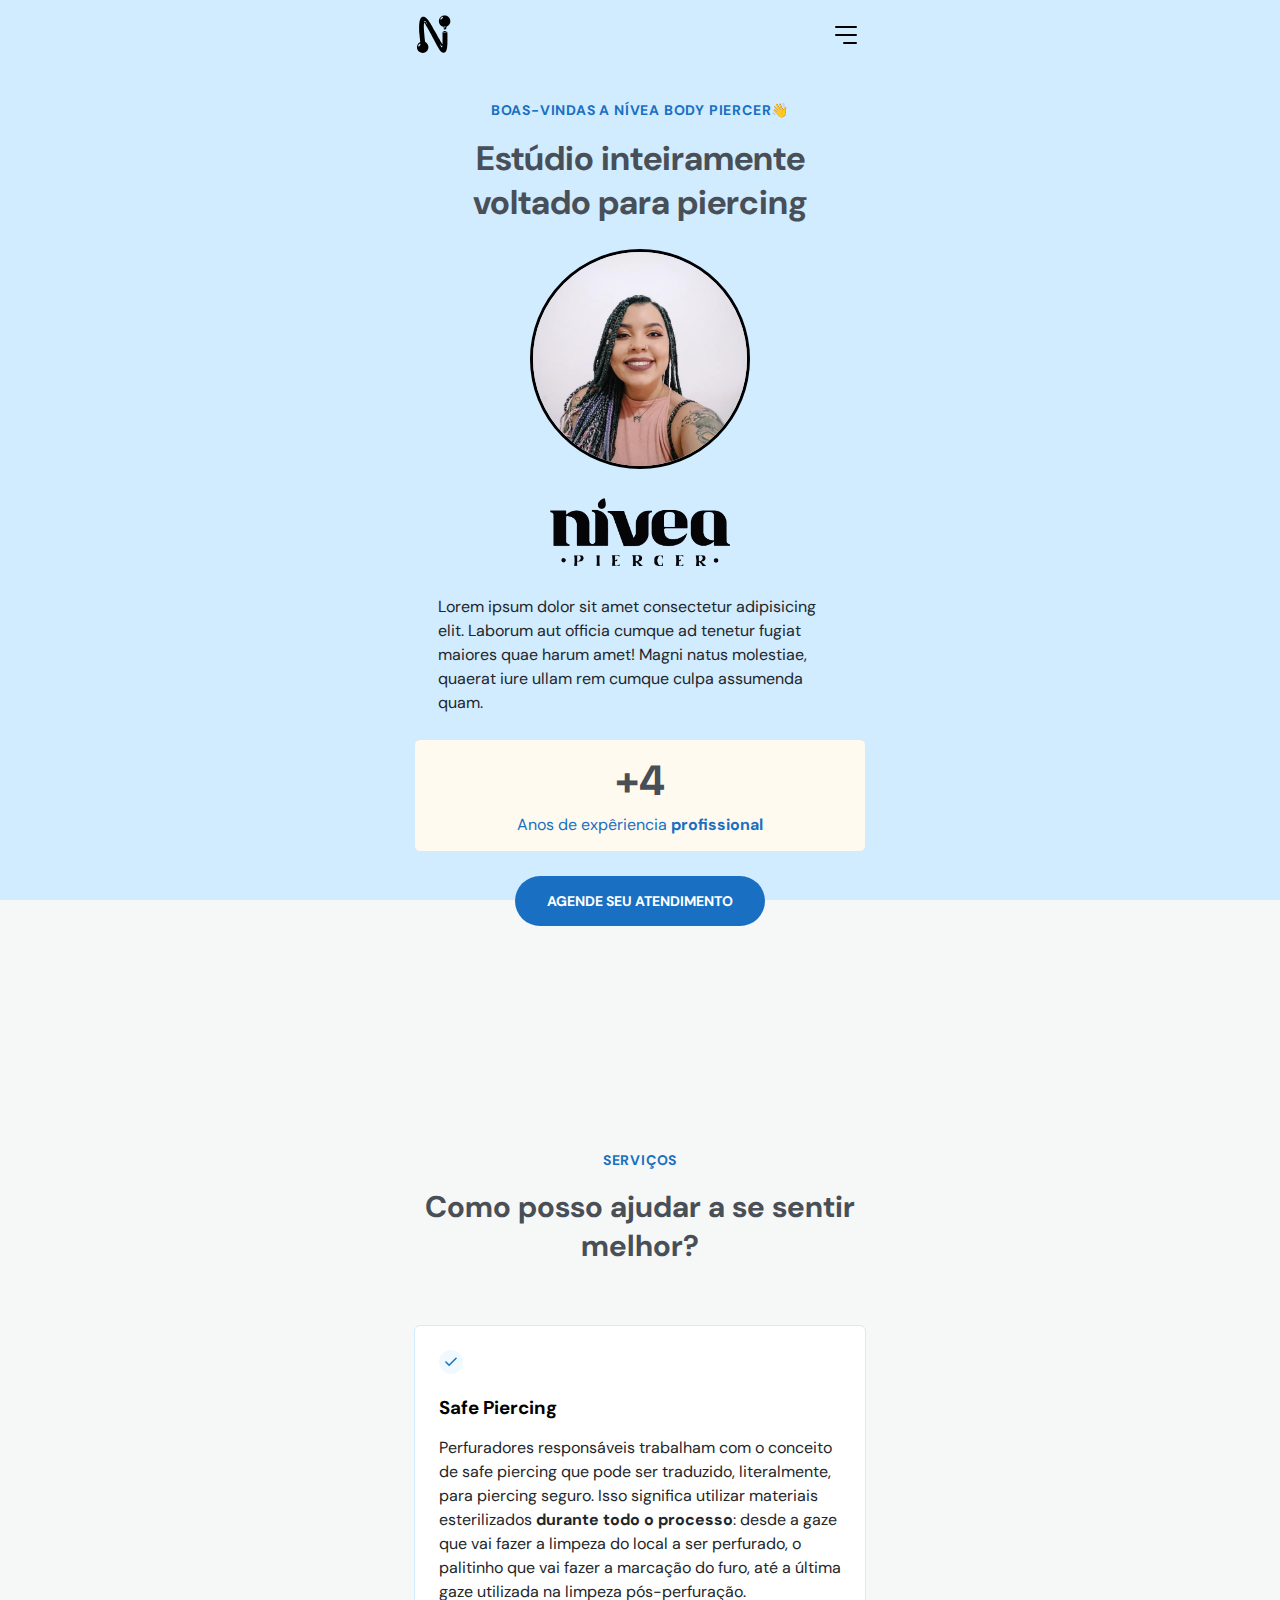
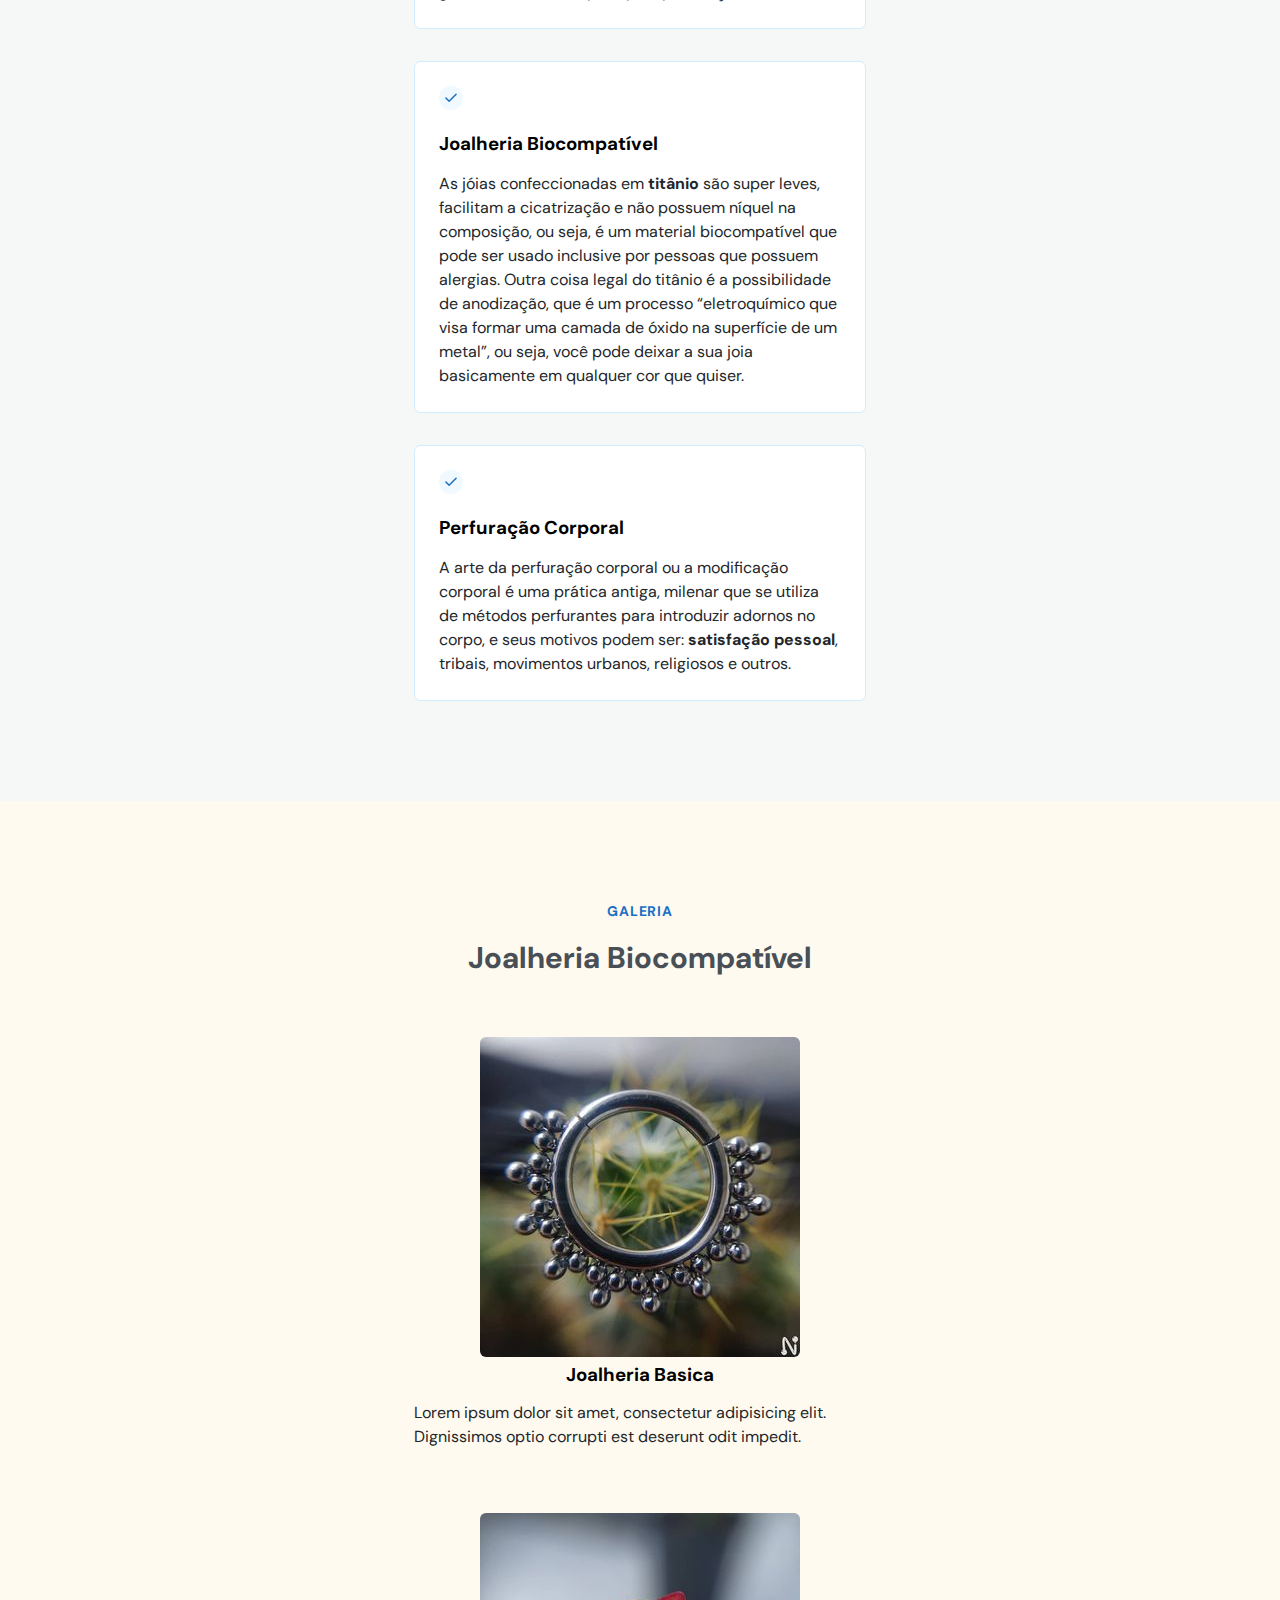
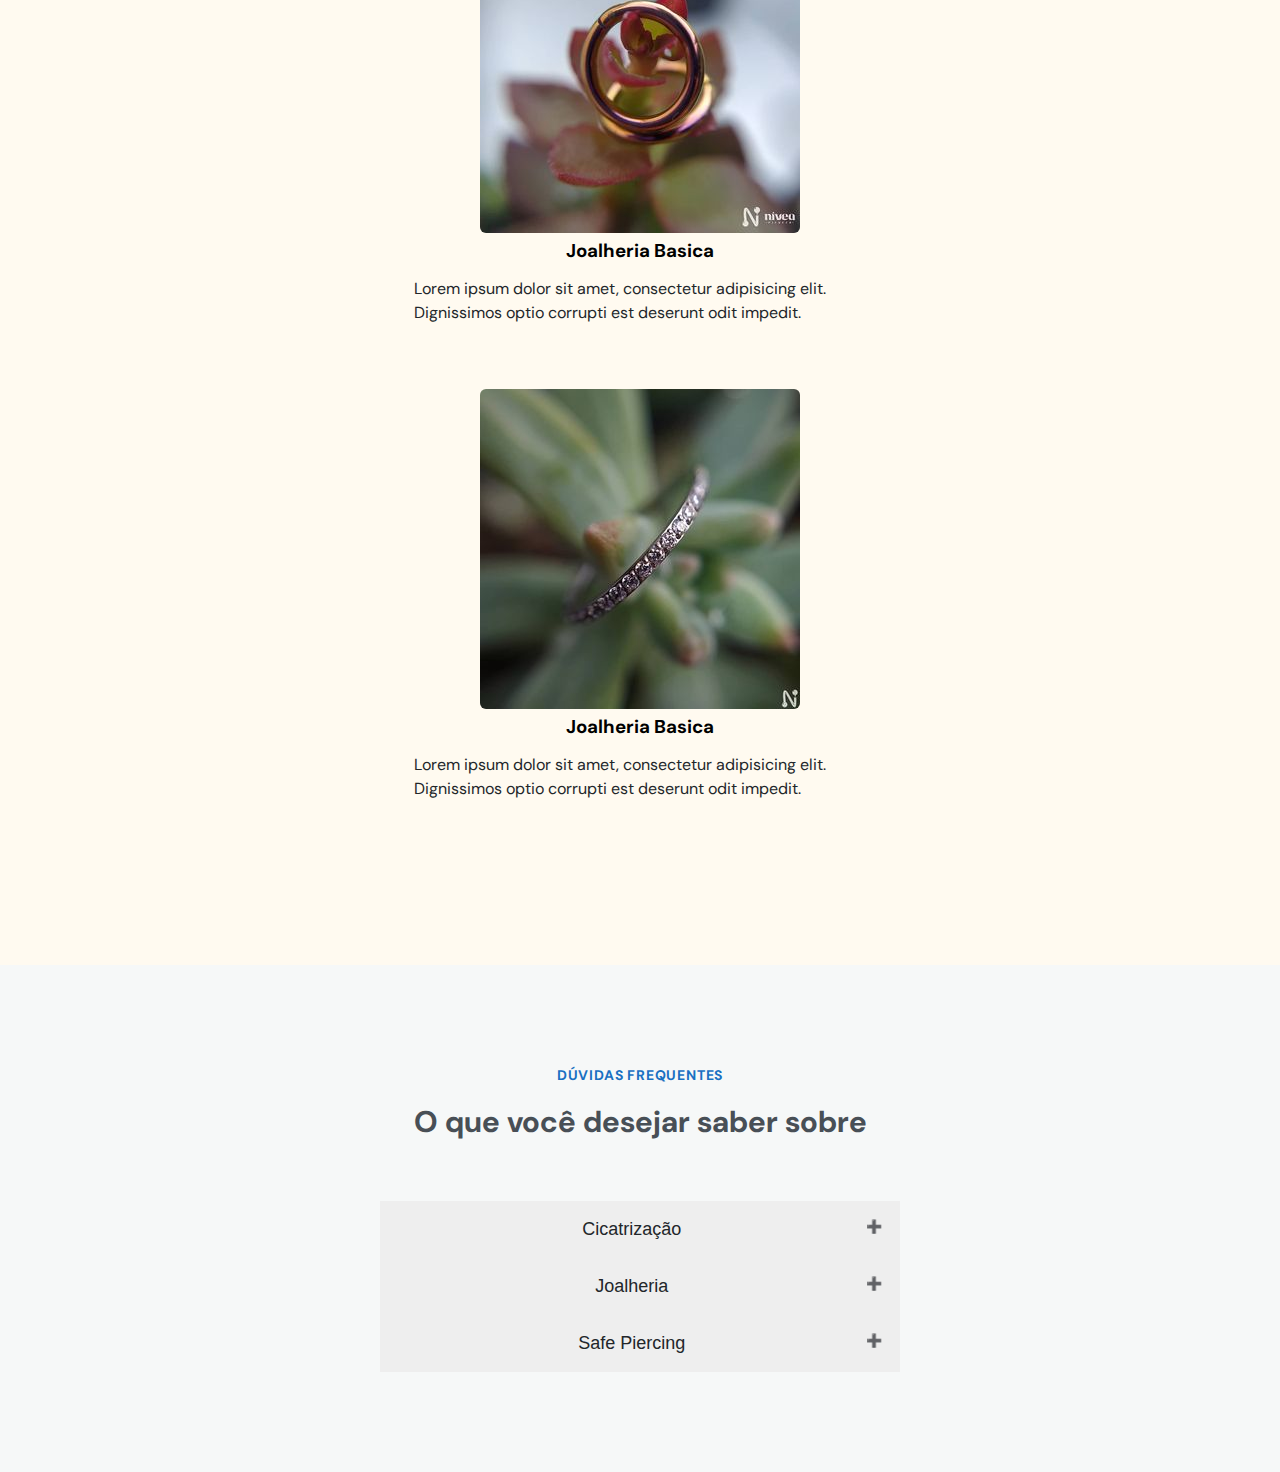
==== index.html @ f4ba8a11 "add page transition with @keyframes & second page works" ====
<!DOCTYPE html>
<html lang="pt_BR">
<head>
    <meta charset="UTF-8">
    <meta name="viewport" content="width=device-width, initial-scale=1.0">
    <title>Nívea Piercer</title>
    <link rel="stylesheet" href="./css/style.css">
    <link rel="shortcut icon" href="./assets/logo.ico">
    <link rel="preconnect" href="https://fonts.googleapis.com"/>
    <link rel="preconnect" href="https://fonts.gstatic.com" crossorigin/>
    <link href="https://fonts.googleapis.com/css2?family=DM+Sans:wght@400;700&display=swap" rel="stylesheet"/>
    
</head>
<body>

    <nav id="navigation">
        <div class="container">
            <a href="#home" onclick="closeMenu()" class="logo">
                <?xml version="1.0" standalone="no"?>
                <svg version="1.0" xmlns="http://www.w3.org/2000/svg"
                width="783.000000pt" height="" viewBox="0 0 783.000000 841.000000"
                preserveAspectRatio="xMidYMid meet">
                <g transform="translate(0.000000,841.000000) scale(0.100000,-0.100000)"
                fill="#000000" stroke="none">
                <path d="M5835 7729 c-353 -51 -682 -288 -839 -606 -42 -84 -80 -184 -90 -234
                -2 -13 -7 -35 -10 -49 -23 -96 -28 -265 -11 -382 51 -353 257 -654 565 -827
                57 -31 187 -77 250 -87 31 -5 36 -10 35 -32 0 -35 19 -34 140 2 73 22 117 28
                238 33 91 4 147 2 147 -4 0 -5 -60 -17 -132 -27 -176 -24 -389 -92 -388 -124
                0 -4 4 -13 9 -20 6 -10 23 -8 82 12 103 34 243 56 347 55 48 -1 74 -4 57 -6
                -120 -15 -364 -85 -431 -124 -53 -30 -65 -44 -57 -66 7 -19 24 -16 94 17 77
                35 213 60 323 59 90 -1 76 -7 -64 -28 -143 -22 -289 -78 -304 -117 -18 -46 -2
                -76 67 -131 57 -45 164 -79 220 -70 50 8 142 55 190 97 52 46 74 101 58 143
                -9 22 -8 35 5 58 12 25 13 36 3 64 -10 27 -10 39 -1 57 7 13 12 43 11 68 -2
                89 0 93 66 116 170 60 359 207 486 379 59 79 149 253 149 287 0 8 4 18 9 24 5
                5 19 54 32 109 43 194 27 440 -42 625 -30 81 -104 220 -150 281 -105 141 -269
                278 -409 342 -142 65 -137 63 -299 97 -99 21 -245 25 -356 9z m-189 -237 c23
                -15 35 -52 27 -90 -4 -20 -8 -41 -9 -47 -15 -94 -116 -238 -234 -331 -30 -24
                -60 -48 -66 -54 -45 -36 -160 -54 -189 -30 -7 6 -15 28 -19 50 -22 136 243
                461 407 500 43 11 70 11 83 2z m519 -2301 c12 -5 -13 -10 -70 -14 -113 -8
                -153 -15 -187 -33 -15 -8 -32 -14 -38 -14 -17 0 -11 29 9 40 45 24 241 38 286
                21z m85 -21 c13 -9 13 -10 0 -9 -8 1 -26 5 -40 9 l-25 8 25 1 c14 0 32 -4 40
                -9z"/>
                <path d="M1705 7476 c-22 -7 -47 -15 -55 -18 -8 -4 -30 -11 -47 -17 -46 -14
                -155 -94 -204 -149 -59 -66 -122 -166 -153 -242 -15 -36 -31 -74 -36 -85 -8
                -18 -33 -93 -35 -105 0 -3 -10 -34 -22 -70 -27 -86 -29 -92 -66 -280 -23 -115
                -32 -177 -69 -480 -28 -230 -8 -1499 27 -1740 2 -14 6 -65 10 -115 4 -49 9
                -103 11 -120 2 -16 6 -59 9 -95 5 -65 13 -140 20 -215 2 -22 7 -65 10 -95 27
                -270 30 -306 51 -485 8 -71 19 -177 25 -235 13 -140 39 -342 45 -352 9 -15 -7
                -47 -26 -53 -45 -14 -200 -127 -271 -196 -105 -101 -174 -195 -230 -314 -55
                -117 -71 -162 -95 -270 -20 -95 -23 -326 -4 -425 17 -91 80 -281 100 -300 3
                -3 12 -18 20 -35 7 -16 24 -43 35 -60 12 -16 24 -35 26 -41 15 -43 220 -254
                272 -280 17 -9 46 -27 62 -39 48 -35 144 -80 230 -108 136 -45 220 -58 361
                -58 201 0 343 34 512 123 117 60 188 113 277 203 249 252 359 575 321 940 -24
                223 -145 471 -316 644 -65 67 -196 171 -214 171 -3 0 -30 16 -60 35 -61 39
                -58 32 -76 215 -10 109 -15 148 -24 195 -8 41 -15 102 -21 175 -4 41 -8 87
                -11 103 -2 15 -6 55 -9 90 -2 34 -6 78 -9 97 -8 56 -20 173 -21 200 -1 41 -16
                223 -20 249 -3 13 -7 58 -10 100 -3 42 -8 101 -10 131 -3 30 -7 91 -10 135 -3
                44 -8 100 -10 125 -22 214 -36 372 -41 460 -3 58 -7 130 -9 160 -20 329 -25
                717 -13 900 10 153 18 243 24 276 3 16 7 38 9 49 9 50 24 98 35 109 39 39 145
                -105 330 -449 64 -119 145 -262 213 -380 168 -287 199 -341 207 -350 4 -5 21
                -35 38 -65 29 -54 86 -157 165 -295 38 -68 60 -108 136 -250 62 -115 99 -183
                127 -233 15 -26 45 -81 67 -122 22 -41 43 -79 47 -85 19 -25 127 -235 160
                -310 12 -27 39 -79 60 -115 20 -36 55 -99 77 -140 22 -41 52 -95 65 -120 109
                -195 256 -476 404 -770 26 -52 80 -154 120 -226 39 -73 75 -141 79 -153 3 -12
                10 -21 14 -21 5 0 16 -21 26 -47 10 -27 25 -54 32 -61 7 -7 13 -19 13 -27 0
                -7 3 -15 8 -17 4 -2 25 -38 47 -82 22 -43 48 -87 58 -99 9 -11 17 -28 17 -38
                0 -10 4 -20 10 -24 5 -3 33 -49 63 -103 30 -53 71 -126 92 -162 21 -36 51 -90
                68 -120 17 -30 33 -57 36 -60 9 -7 27 -38 57 -95 15 -27 39 -68 54 -90 29 -41
                69 -102 105 -159 73 -116 183 -254 279 -350 96 -98 122 -118 198 -155 97 -47
                105 -49 198 -60 184 -22 374 36 485 148 65 66 70 73 127 177 99 179 165 430
                207 784 16 134 40 433 47 575 3 66 8 138 11 160 8 63 9 1178 1 1625 -9 477
                -15 565 -41 582 -6 4 -9 8 -4 8 13 0 -47 62 -76 77 -54 28 -153 54 -237 64
                -47 5 -94 11 -105 14 -35 8 -277 -32 -334 -54 -59 -24 -123 -66 -140 -93 -25
                -41 -30 -155 -25 -607 2 -256 4 -538 3 -626 -1 -88 -1 -173 -1 -190 2 -130 0
                -891 -2 -933 -2 -29 -5 -55 -9 -58 -19 -19 -72 48 -178 225 -24 40 -54 90 -66
                110 -12 20 -29 50 -37 66 -8 17 -29 55 -47 85 -17 30 -44 78 -59 105 -15 28
                -41 74 -59 103 -17 29 -31 54 -31 56 0 2 -23 43 -51 92 -29 49 -67 118 -87
                154 -19 36 -40 72 -46 80 -22 28 -236 397 -236 407 0 7 -283 520 -311 563 -8
                13 -67 120 -131 240 -11 19 -30 53 -44 75 -13 22 -32 56 -42 75 -9 19 -20 37
                -24 38 -5 2 -8 8 -8 12 0 5 -31 60 -69 122 -38 62 -98 163 -134 223 -35 61
                -94 159 -130 218 -37 59 -90 151 -118 205 -155 289 -196 365 -242 442 -27 47
                -58 99 -67 115 -140 246 -387 620 -598 905 -160 216 -370 428 -509 516 -57 35
                -109 64 -118 64 -8 0 -15 3 -15 8 0 8 -74 37 -150 59 -66 19 -217 24 -265 9z
                m481 -826 c18 -12 50 -41 71 -67 21 -25 43 -51 50 -58 20 -21 91 -141 142
                -242 71 -142 180 -408 170 -417 -2 -3 -38 58 -78 135 -41 76 -80 139 -87 139
                -30 0 -124 151 -124 199 0 54 -100 124 -211 147 -41 8 -77 20 -80 26 -11 18
                -26 0 -40 -49 -7 -27 -14 -50 -15 -53 -12 -64 -18 -81 -27 -87 -9 -5 -5 97 6
                147 15 69 22 90 38 121 38 76 117 101 185 59z m3626 -2096 c-84 -42 -80 -92
                11 -119 74 -22 230 -38 301 -30 200 20 266 41 266 85 0 20 -40 53 -77 64 -35
                11 -27 26 8 16 83 -24 132 -80 110 -127 -14 -31 -97 -69 -181 -82 -98 -16
                -299 -13 -388 5 -188 38 -227 131 -81 191 74 31 94 29 31 -3z m-676 -2441 c43
                -84 87 -157 99 -163 21 -12 92 -112 121 -172 16 -35 18 -36 41 -21 17 11 36
                14 68 10 42 -6 45 -5 46 16 1 33 24 90 37 95 17 5 15 -95 -3 -178 -7 -36 -13
                -65 -13 -65 5 0 -20 -89 -32 -110 -19 -33 -70 -59 -77 -37 -3 6 -11 12 -18 12
                -40 0 -201 322 -307 615 -77 213 -73 213 38 -2z m-3906 87 c46 -23 54 -44 45
                -113 -11 -79 -41 -145 -102 -225 -67 -88 -122 -141 -200 -194 -48 -33 -64 -39
                -91 -34 -48 7 -59 20 -67 76 -11 77 2 121 65 227 73 123 162 221 232 256 64
                32 68 32 118 7z"/>
                </g>
                </svg>
            </a>

            <div class="menu">
                <ul>
                    <li><a href="#services" onclick="closeMenu()">Serviços</a></li>
                    <li><a href="#galery" onclick="closeMenu()">Galeria</a></li>
                    <li><a href="#questions" onclick="closeMenu()">Dúvidas</a></li>
                    <li><a href="#about" onclick="closeMenu()">Sobre</a></li>
                </ul>

                <a href="#contact" class="button" onclick="closeMenu()" >Agende seu atendimento</a>

                <div class="social-links">
                    <img src="./assets/logo-branca.png" alt="">

                    <a href="https://www.instagram.com/niveapiercer_" target="_blank">
                        <svg role="img" viewBox="0 0 24 24" xmlns="http://www.w3.org/2000/svg">
                            <title>Instagram</title>
                            <path d="M12 0C8.74 0 8.333.015 7.053.072 5.775.132 4.905.333 4.14.63c-.789.306-1.459.717-2.126 1.384S.935 3.35.63 4.14C.333 4.905.131 5.775.072 7.053.012 8.333 0 8.74 0 12s.015 3.667.072 4.947c.06 1.277.261 2.148.558 2.913.306.788.717 1.459 1.384 2.126.667.666 1.336 1.079 2.126 1.384.766.296 1.636.499 2.913.558C8.333 23.988 8.74 24 12 24s3.667-.015 4.947-.072c1.277-.06 2.148-.262 2.913-.558.788-.306 1.459-.718 2.126-1.384.666-.667 1.079-1.335 1.384-2.126.296-.765.499-1.636.558-2.913.06-1.28.072-1.687.072-4.947s-.015-3.667-.072-4.947c-.06-1.277-.262-2.149-.558-2.913-.306-.789-.718-1.459-1.384-2.126C21.319 1.347 20.651.935 19.86.63c-.765-.297-1.636-.499-2.913-.558C15.667.012 15.26 0 12 0zm0 2.16c3.203 0 3.585.016 4.85.071 1.17.055 1.805.249 2.227.415.562.217.96.477 1.382.896.419.42.679.819.896 1.381.164.422.36 1.057.413 2.227.057 1.266.07 1.646.07 4.85s-.015 3.585-.074 4.85c-.061 1.17-.256 1.805-.421 2.227-.224.562-.479.96-.899 1.382-.419.419-.824.679-1.38.896-.42.164-1.065.36-2.235.413-1.274.057-1.649.07-4.859.07-3.211 0-3.586-.015-4.859-.074-1.171-.061-1.816-.256-2.236-.421-.569-.224-.96-.479-1.379-.899-.421-.419-.69-.824-.9-1.38-.165-.42-.359-1.065-.42-2.235-.045-1.26-.061-1.649-.061-4.844 0-3.196.016-3.586.061-4.861.061-1.17.255-1.814.42-2.234.21-.57.479-.96.9-1.381.419-.419.81-.689 1.379-.898.42-.166 1.051-.361 2.221-.421 1.275-.045 1.65-.06 4.859-.06l.045.03zm0 3.678c-3.405 0-6.162 2.76-6.162 6.162 0 3.405 2.76 6.162 6.162 6.162 3.405 0 6.162-2.76 6.162-6.162 0-3.405-2.76-6.162-6.162-6.162zM12 16c-2.21 0-4-1.79-4-4s1.79-4 4-4 4 1.79 4 4-1.79 4-4 4zm7.846-10.405c0 .795-.646 1.44-1.44 1.44-.795 0-1.44-.646-1.44-1.44 0-.794.646-1.439 1.44-1.439.793-.001 1.44.645 1.44 1.439z"/>
                        </svg>
                    </a>
    
                </div>
                
            </div>

            <button onclick="openMenu()" class="open-menu">
                <svg width="40" height="40" viewBox="0 0 40 40" fill="none" xmlns="http://www.w3.org/2000/svg">
                    <path d="M10 20H30" stroke="#000000" stroke-width="2" stroke-linecap="round" stroke-linejoin="round"/>
                    <path d="M10 12H30" stroke="#000000" stroke-width="2" stroke-linecap="round" stroke-linejoin="round"/>
                    <path d="M18 28L30 28" stroke="#000000" stroke-width="2" stroke-linecap="round" stroke-linejoin="round"/>
                </svg>
            </button>

            <button onclick="closeMenu()" class="close-menu">
                <svg width="40" height="40" viewBox="0 0 40 40" fill="none" xmlns="http://www.w3.org/2000/svg">
                    <path d="M30 10L10 30M10 10L30 30" stroke="#000000" stroke-width="2" stroke-linecap="round" stroke-linejoin="round"/>
                </svg>
            </button>

        </div>
    </nav>

    <section id="home">
        <div class="container">
            <div class="col-a">
                <header>
                    <h4>Boas-vindas a Nívea Body Piercer👋</h4>
                    <h1>Estúdio inteiramente voltado para piercing</h1>
                </header>

                <img src="./assets/nivea_perfil2.jpg" alt="">

            </div>
            
            <div class="logo">
                    <img src="./assets/logoN2.png" alt="">
            </div>
            
            <div class="col-b">
                <div class="content">
                    <p>
                        Lorem ipsum dolor sit amet consectetur adipisicing elit. Laborum aut officia cumque ad tenetur fugiat maiores quae harum amet! Magni natus molestiae, quaerat iure ullam rem cumque culpa assumenda quam.
                    </p>
                </div>
                <div class="stats">
                    <div class="stat">
                        <h3>+4</h3>
                        <p>Anos de expêriencia <span>profissional</span></p>
                    </div>
                </div>

                <a href="#contact" class="button" onclick="closeMenu()" >Agende seu atendimento</a>
                
            </div>

           

        </div>
    </section>

    <section id="services">
        <div class="container">
            <header>
                <h4>Serviços</h4>
                <h2>Como posso ajudar a se sentir melhor? </h2>
            </header>
            <div class="content">
                <div class="cards">
                    <div class="card">
                        <svg width="24" height="24" viewBox="0 0 24 24" fill="none" xmlns="http://www.w3.org/2000/svg">
                            <circle cx="12" cy="12" r="12" fill="#F0F9FF"/>
                            <path d="M17.091 8.18182L10.091 15.1818L6.90918 12" stroke="#1971C2" stroke-width="1.5" stroke-linecap="round" stroke-linejoin="round"/>
                        </svg>
                        
                        <h3> Safe Piercing</h3>
                        <p>Perfuradores responsáveis trabalham com o conceito de safe piercing que pode ser traduzido, literalmente, para piercing seguro. Isso significa utilizar materiais esterilizados <span>durante todo o processo</span>: desde a gaze que vai fazer a limpeza do local a ser perfurado, o palitinho que vai fazer a marcação do furo, até a última gaze utilizada na limpeza pós-perfuração.</p>
                        

                    </div>

                    <div class="card">
                        <svg width="24" height="24" viewBox="0 0 24 24" fill="none" xmlns="http://www.w3.org/2000/svg">
                            <circle cx="12" cy="12" r="12" fill="#F0F9FF"/>
                            <path d="M17.091 8.18182L10.091 15.1818L6.90918 12" stroke="#1971C2" stroke-width="1.5" stroke-linecap="round" stroke-linejoin="round"/>
                        </svg>
        
                        <h3>Joalheria Biocompatível</h3>
                        <p>As jóias confeccionadas em <span>titânio </span> são super leves, facilitam a cicatrização e não possuem níquel na composição, ou seja, é um material biocompatível que pode ser usado inclusive por pessoas que possuem alergias. Outra coisa legal do titânio é a possibilidade de anodização, que é um processo “eletroquímico que visa formar uma camada de óxido na superfície de um metal”, ou seja, você pode deixar a sua joia basicamente em qualquer cor que quiser.</p>
                        
                    </div>

                    <div class="card">
                        <svg width="24" height="24" viewBox="0 0 24 24" fill="none" xmlns="http://www.w3.org/2000/svg">
                            <circle cx="12" cy="12" r="12" fill="#F0F9FF"/>
                            <path d="M17.091 8.18182L10.091 15.1818L6.90918 12" stroke="#1971C2" stroke-width="1.5" stroke-linecap="round" stroke-linejoin="round"/>
                        </svg>
        
                        <h3>Perfuração Corporal</h3>
                        <p>A arte da perfuração corporal ou a modificação corporal é uma prática antiga, milenar que se utiliza de métodos perfurantes para introduzir adornos no corpo, e seus motivos podem ser: <span>satisfação pessoal</span>, tribais, movimentos urbanos, religiosos e outros.</p>
                    </div>
                </div>
            </div>


        </div>
    </section>

    <section id="galery">
            <div class="container" >
                <header>
                    <h4>Galeria</h4>
                    <h2>Joalheria Biocompatível</h2>
                </header>
                <div class="content">
                    <a href="./portfolio.html"><img src="./assets/joia01.jpg" alt=""></a>
                    <h3>Joalheria Basica</h3>
                    <p>Lorem ipsum dolor sit amet, consectetur adipisicing elit. Dignissimos optio corrupti est deserunt odit impedit.</p>
    
                    <a href="./portfolio2.html"><img src="./assets/joia02.jpg" alt=""></a>
                    <h3>Joalheria Basica</h3>
                    <p>Lorem ipsum dolor sit amet, consectetur adipisicing elit. Dignissimos optio corrupti est deserunt odit impedit.</p>
                        
    
                    <a href="./portfolio.html"><img src="./assets/joia03.jpg" alt=""></a>
                    <h3>Joalheria Basica</h3>
                    <p>Lorem ipsum dolor sit amet, consectetur adipisicing elit. Dignissimos optio corrupti est deserunt odit impedit.</p>
    
                </div>
            </div>
    </section>

    <section id="questions">
        <header>
            <h4>Dúvidas Frequentes</h4>
            <h2>O que você desejar saber sobre</h2>
        </header>
        <div class="content">
            <button class="accordion">Cicatrização</button>
            <div class="panel">
                <p>
                    Lorem ipsum dolor sit, amet consectetur adipisicing elit. Soluta iure, eligendi tempore recusandae repellendus alias eius eveniet impedit labore voluptate nobis, ratione, sit iusto quibusdam officia rerum iste molestiae corrupti.
                </p>
            </div>

            <button class="accordion">Joalheria</button>
            <div class="panel">
                <p>
                    Lorem ipsum dolor sit amet, consectetur adipisicing elit. Molestias ipsa animi quia possimus enim perspiciatis facilis odio consequuntur aut repellat quam, magni minima corporis iure voluptates accusamus! Nisi, doloremque explicabo.
                </p>
            </div>
            <button class="accordion">Safe Piercing</button>
            <div class="panel">
                <p>
                    Lorem ipsum dolor sit, amet consectetur adipisicing elit. Cupiditate saepe reiciendis aspernatur inventore odio? Quas a autem similique voluptatem iusto facilis, quis amet laboriosam! Veritatis, ad dolorem. Provident, at vitae.
                </p>
            </div>
        </div>
        

    </section>

    <a id="backToTopButton" class="" href="#home">
        <svg width="40" height="40" viewBox="0 0 40 40" fill="none" xmlns="http://www.w3.org/2000/svg">
            <circle cx="20" cy="20" r="20" fill="#1971C2"/>
            <path d="M20 27V13" stroke="white" stroke-width="2" stroke-linecap="round" stroke-linejoin="round"/>
            <path d="M13 20L20 13L27 20" stroke="white" stroke-width="2" stroke-linecap="round" stroke-linejoin="round"/>
        </svg>            
    </a>
    
    <script src="./main.js"></script>
</body>
</html
---- css/style.css ----
/* Config's  Geral -------------------------------------*/
*{
    margin: 0;
    padding: 0;
    box-sizing: border-box;
    user-select: none;  
}

:root{

    font-size: 62.5%; 
    --nav-height: 7.2rem;

    --hue:209;

    --primary-color: hsl(var(--hue), 77%, 43%);
    --headline:hsl(210,9%,31%); 
    --paragraph:hsl(210,11%,15%);
    --brand-beige:hsl(39,100%,97%);
    
    --button-hover:hsl(var(--hue),100%,14%);

    --bg-light: hsl(180, 14%, 97%);
    --brand-light:hsl(calc(var(--hue) - 3), 100%, 91%);
    --brand-light-2:hsl(calc(var(--hue) - 10), 14%, 97%);
    

}

html{
    scroll-behavior: smooth;
}

html, body{
    width: 100%;
    height: 100%;
}

ul{
    list-style: none;
}

body{
    font-family: 'DM Sans';
    font-size: 1.6rem;
    text-align: center;

    overflow: overlay;

    background-color: var(--bg-light);

}

.container{
    width: min(50rem, 100%);
    margin-inline: auto;
    padding-inline: 2.4rem;
}

img {
    max-width: 100%;
}

section {
    padding-block: 10rem;
}

section header h4{
    font-size: 1.4rem;
    color: var(--primary-color);
    margin-bottom: 1.6rem;
    font-weight: 700;
    line-height: 150%;
    letter-spacing: 0.08rem;

    text-transform: uppercase;

}

section header h2{
    font-size: 3rem;
    line-height: 3.9rem;
    color: var(--headline);
    margin-bottom: 6rem;
}

section header h1{
    font-size: 3.4rem;
    color: var(--headline);
    line-height: 130%;
    margin-bottom: 2.4rem;
}

section .content p{
    color: var(--paragraph);
    line-height: 150%;
    font-weight: 400;
    font-size: 1.6rem;
}

body span{
    font-weight: bold;
}

.button{
    background: var(--primary-color);
    border: none;
    border-radius: 4rem;
    margin-bottom: 6rem;
    padding: 1.6rem 3.2rem;
    width: fit-content;

    color: white;
    text-transform: uppercase;
    font-size: 1.4rem;
    font-weight: 700;

    display: flex;
    align-items: center;
    justify-content: center;
    
    text-decoration: none;
    transition: background 200ms;
}

.button:hover{
    background-color: var(--button-hover);
}


/* Config's Geral ------------------------------------------- */


/* Nav Bar -------------------------------------------------- */

nav{
    display: flex;
    height: var(--nav-height);

    position: fixed;
    top: 0;
    z-index: 100;
    width: 100vw;
}

nav .container{
    display: flex;
    align-items: center;
    justify-content: space-between;
}

nav.scroll{
    background: var(--primary-color);
}

nav.scroll path{
    fill: white;
}

nav.scroll button path{
    stroke: white;
}

nav button{
    background: none;
    border: none;
    cursor: pointer;
}

nav .menu,
nav .close-menu{
    position: fixed;
}


/* Menu expandido ----------------------------*/
body.menu-expanded{
    overflow: hidden;
}

body.menu-expanded > :not(nav) {
    visibility: hidden;
}


.menu, .close-menu, body.menu-expanded .open-menu{
    opacity: 0;
    visibility: hidden;
}

body.menu-expanded .menu, body.menu-expanded .close-menu{
    opacity: 1;
    visibility: visible;
}

.menu{
    transform: translateY(100%);
}

body.menu-expanded .menu{
    top: 0;
    left: 0;
    background: var(--primary-color);

    width: 100vw;
    height: 100vh;

    padding-top: var(--nav-height);

    transition: transform 300ms;
    transform: translateY(0);
}

.menu ul:nth-child(1){
    display: flex;
    flex-direction: column;
    gap: 4.8rem;

    margin-top: 6rem;
    font-weight: 700;
    font-size: 2.4rem;
    line-height: 3.1rem;    
}

.menu ul li a {
    color: white;
    text-decoration: none;
}

.menu .button{
    background: white;
    color: var(--primary-color);
    border-radius: 4rem;
    font-size: 1.8rem;
    line-height: 2.3rem;
    font-weight: 700;
    text-transform: uppercase;
    text-decoration: none;

    display: inline-block;
    padding: 1.6rem 3.2rem;

    margin-top: 4.8rem;
    margin-bottom: 8rem;

}

.menu .button:hover{
    background-color: var(--primary-color);
    color: white;

    filter: brightness(1.1);

}

body.menu-expanded .logo, body.menu-expanded button{
    position: relative;
    z-index: 100;
}

body.menu-expanded .logo path{
    fill: white;
}

body.menu-expanded button path{
    stroke: white;
}

.logo svg{
    width: 4rem;
}

.menu img{
    width: 16rem;
}

.menu svg{
    width: 3rem;
    padding-block: 2.4rem;
    padding-inline: auto;
   
}

.menu svg path{
    fill: white;
}

.social-links{
    display: flex;
    gap: 3.2rem;
    flex-direction: column;
    align-items: center;
}

/* Home ------------------------------- */

#home::before{
    content: "";
    width: 100%;
    height: calc(92% + var(--nav-height));

    background-color: var(--brand-light);
    display: block;

    position: absolute;
    top: 0;
    left: 0;
    z-index: -1;
}
.container .col-a img{
    border-radius: 50%;
    width: 22rem;
    border: 0.3rem solid black;
    margin-bottom: 2.4rem;
}

.container .col-a img:hover{
    transform:scale(1.04);
}

.logo img{
    width: 18rem;
    margin-bottom: 2.4rem;
}

.container .col-b p{
    text-align: left;
    padding-inline: 2.4rem;
}

.stats{
    width: 100%;
    padding-block: 1.4rem;
    margin-inline: auto;
    margin-block: 2.4rem;

    background-color: var(--brand-beige);
    border: 1px solid var(--brand-light);
    border-radius: .6rem;

    display: flex;
    flex-direction: center;
    justify-content: center;
}

.stat h3{
    font-size: 4.2rem;
    color: var(--headline);
    line-height: 130%;
    margin-bottom: .4rem;
}

.stat p{
    color: var(--primary-color);
    font-size: 1.6rem;
    line-height: 150%;
}

.button{
    margin-inline: auto;
    margin-block: 2.4rem;
}

/* Services ------------------------- */
#services .cards{
    display: flex;
    flex-direction: column;
    gap: 3.2rem;
}

#services .card{
    padding: 2.4rem;
    text-align: left;

    background: white;
    border: 1px solid var(--brand-light);
    border-radius: .6rem;
}

#services .card h3{
    margin-block: 1.6rem;
}


/* Galery ------------------------- */

#galery .content h3{
    padding-bottom: 1.4rem;
}

#galery .content p{
    text-align: left;
    margin-bottom: 6.4rem;
}

#galery .content img{
    border-radius: .6rem;
}

#galery .content img:hover{
    cursor: pointer;
}


#galery{
    background-color: var(--brand-beige);
}


/* Duvidas Frequentes ----------------- */

.accordion{
    background-color: #EEE;
    color: var(--paragraph);
    cursor: pointer;
    padding: 1.8rem;
    width: min(52rem,100%);
    border: none;
    outline: none;
    font-size: 1.8rem;
    
}

#questions .content{
    display: flex;
    justify-content: center;
    align-items: center;
    flex-direction: column;
    height: auto;
}

.panel{
    width: min(52rem, 100%);
    padding: 0 1.8rem;
    margin-inline: auto;
    background-color: var(--brand-light);
    color: var(--paragraph);
    display: none;
    overflow: hidden;
    text-align: left;
}

.active, .accordion:hover{
    background-color: #ccc;
}


.accordion::after{
    content: '\02795';
    font-size: 1.3rem;
    color: #777;
    float: right;
    margin-left: .5px;
}

.active::after{
    content: '\2796';
}




/* Back to top Button ---------------- */
#backToTopButton{
    position: fixed;
    bottom: 1.4rem;
    right: 1.4rem;

    opacity: 0;
    visibility: hidden;

    transform: translate(100%);
    transform: 250ms;
}

#backToTopButton.show{
    opacity: 1;
    visibility: visible;
    transform: translate(0);
}

/* Keyframes transitions ----------------- */

.container{
    animation: transitionIn .75s;
}

@keyframes transitionIn{
    from{
        opacity: 0;
        transform: rotateX(-10deg);
    }
    to{
        opacity: 1;
        transform: rotate(0);
    }
}
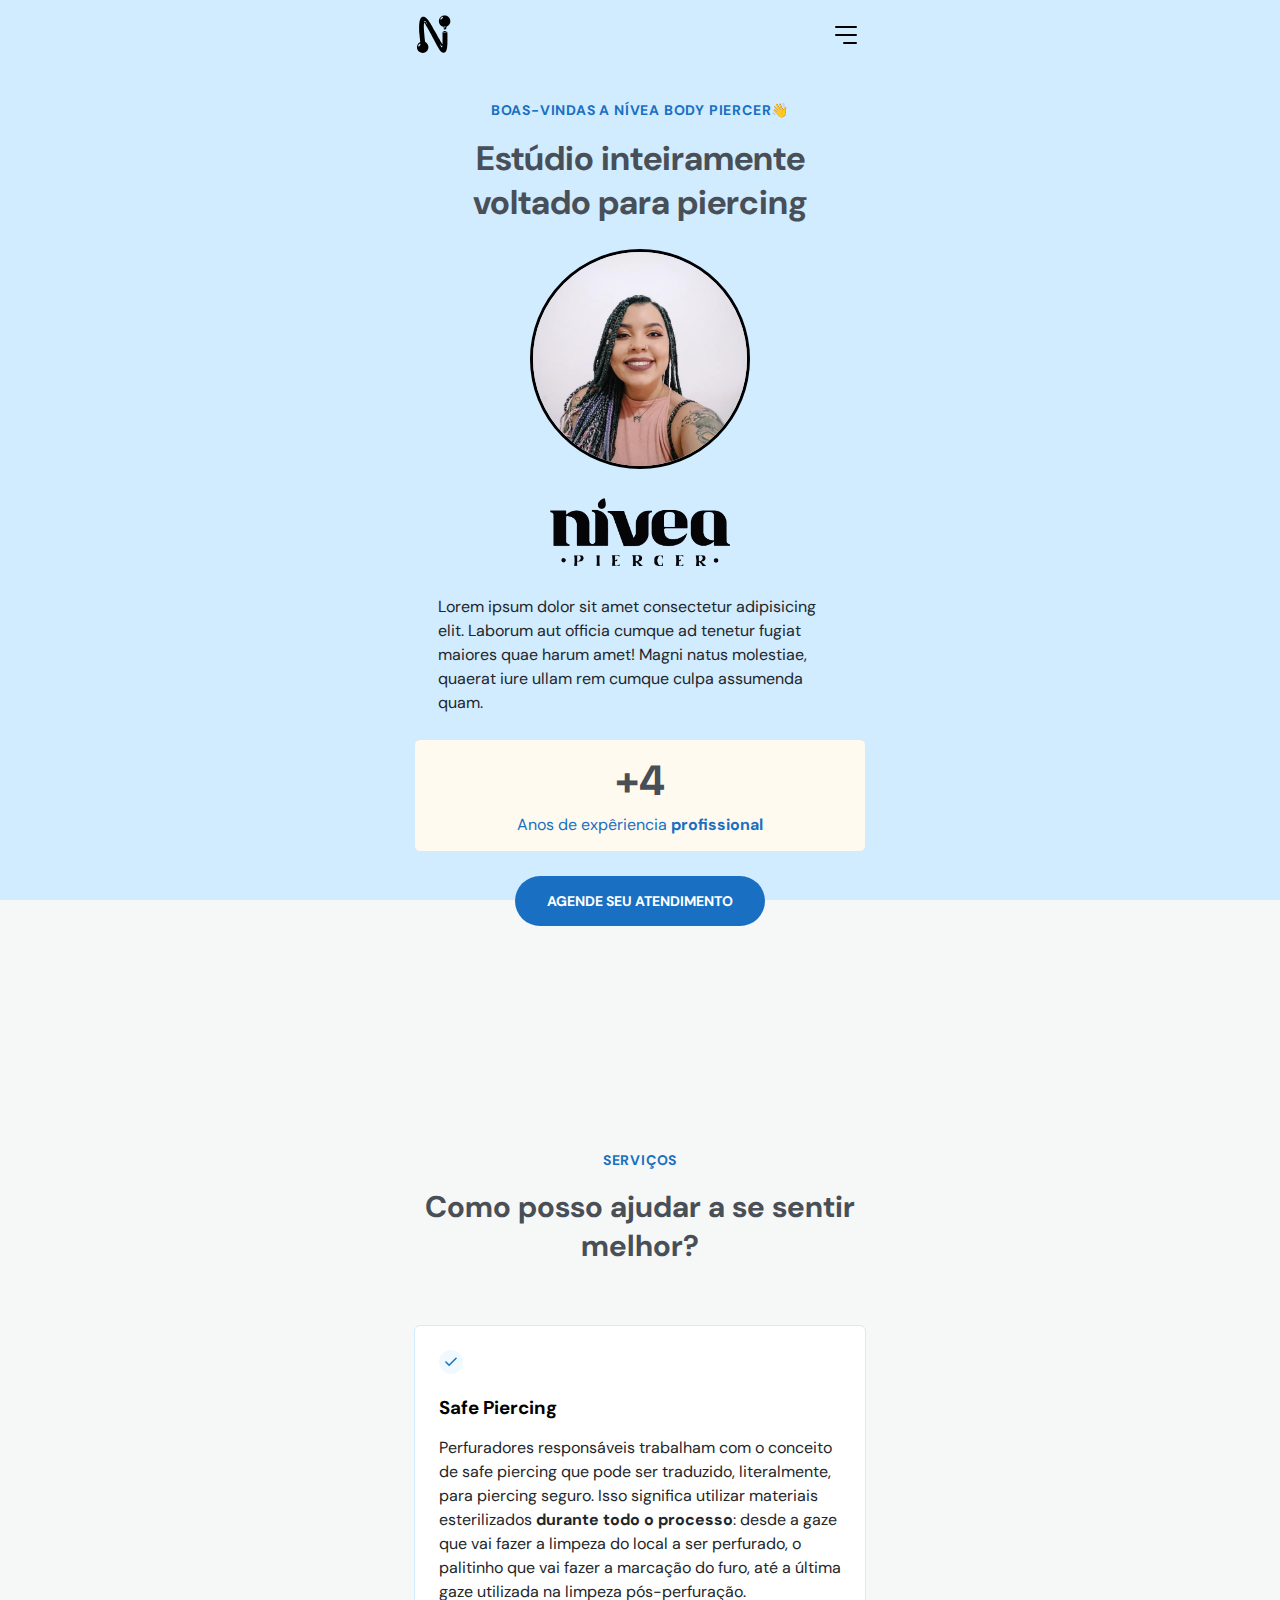
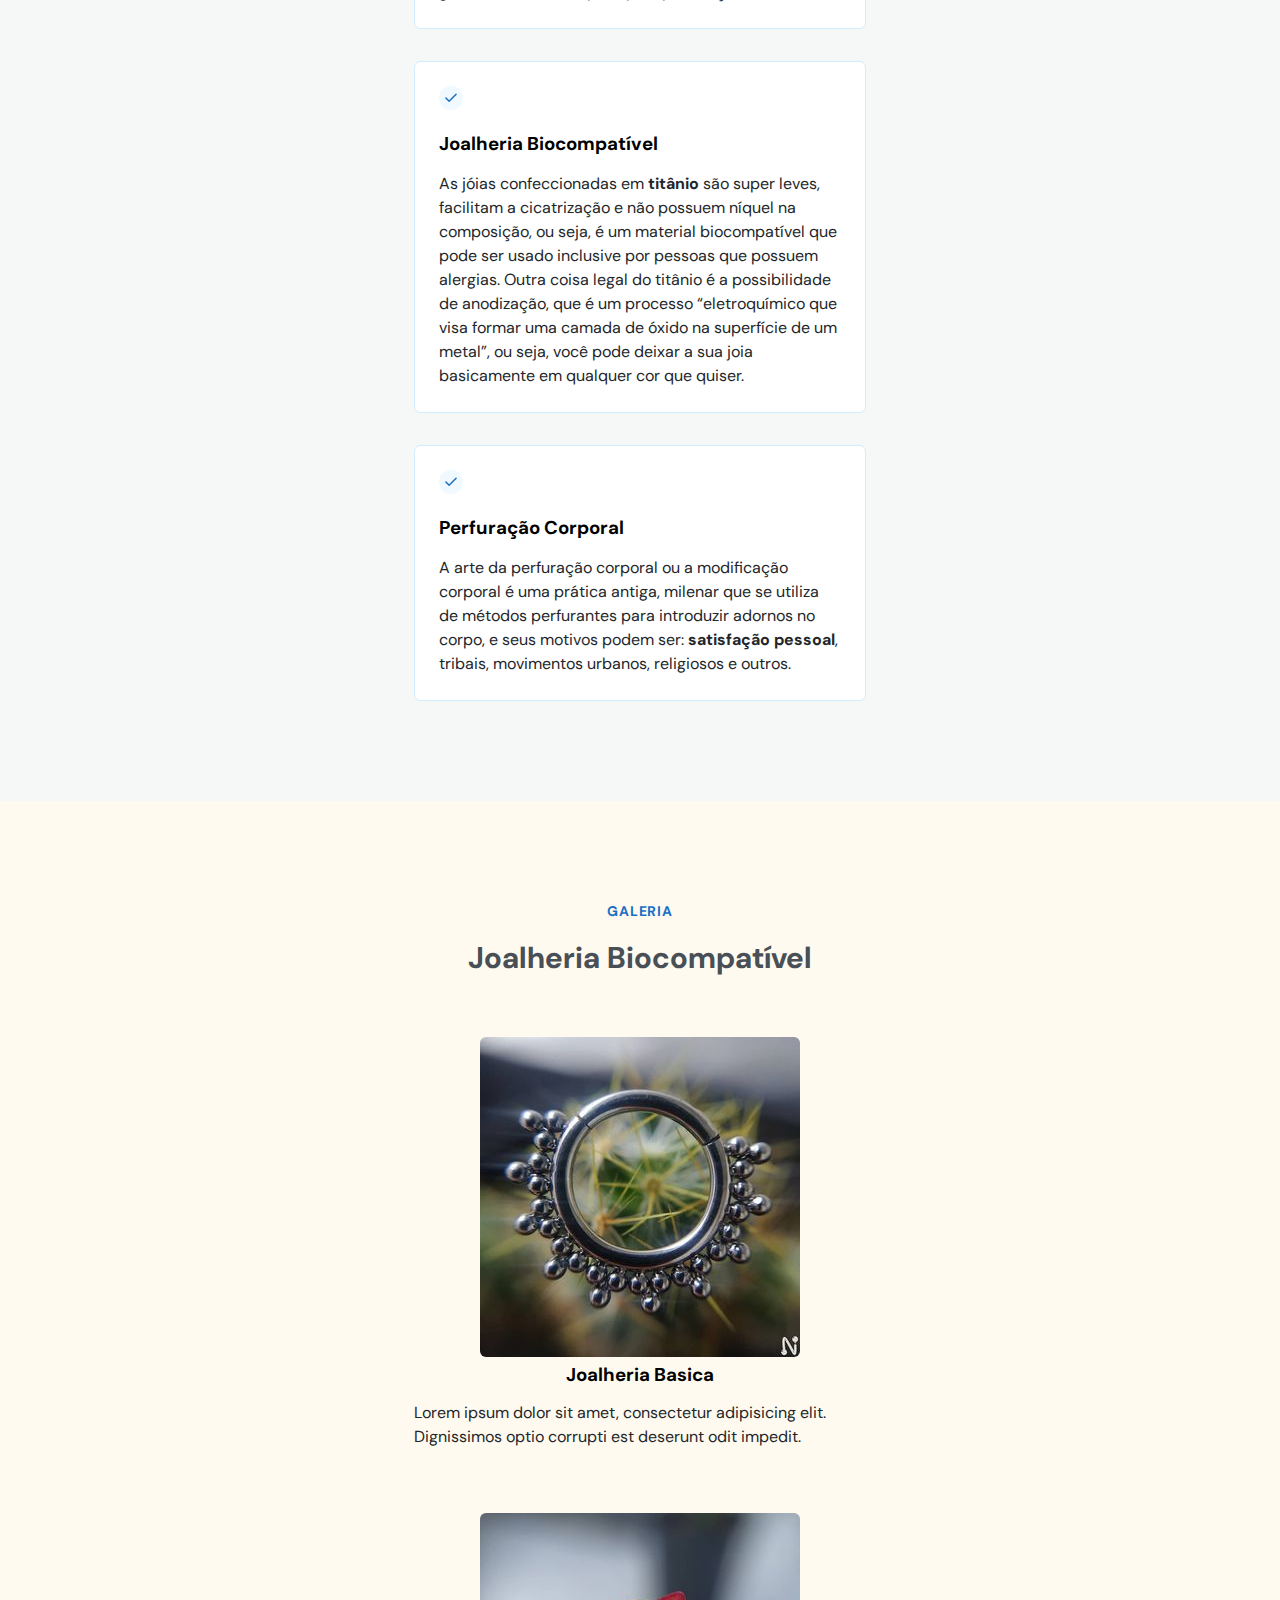
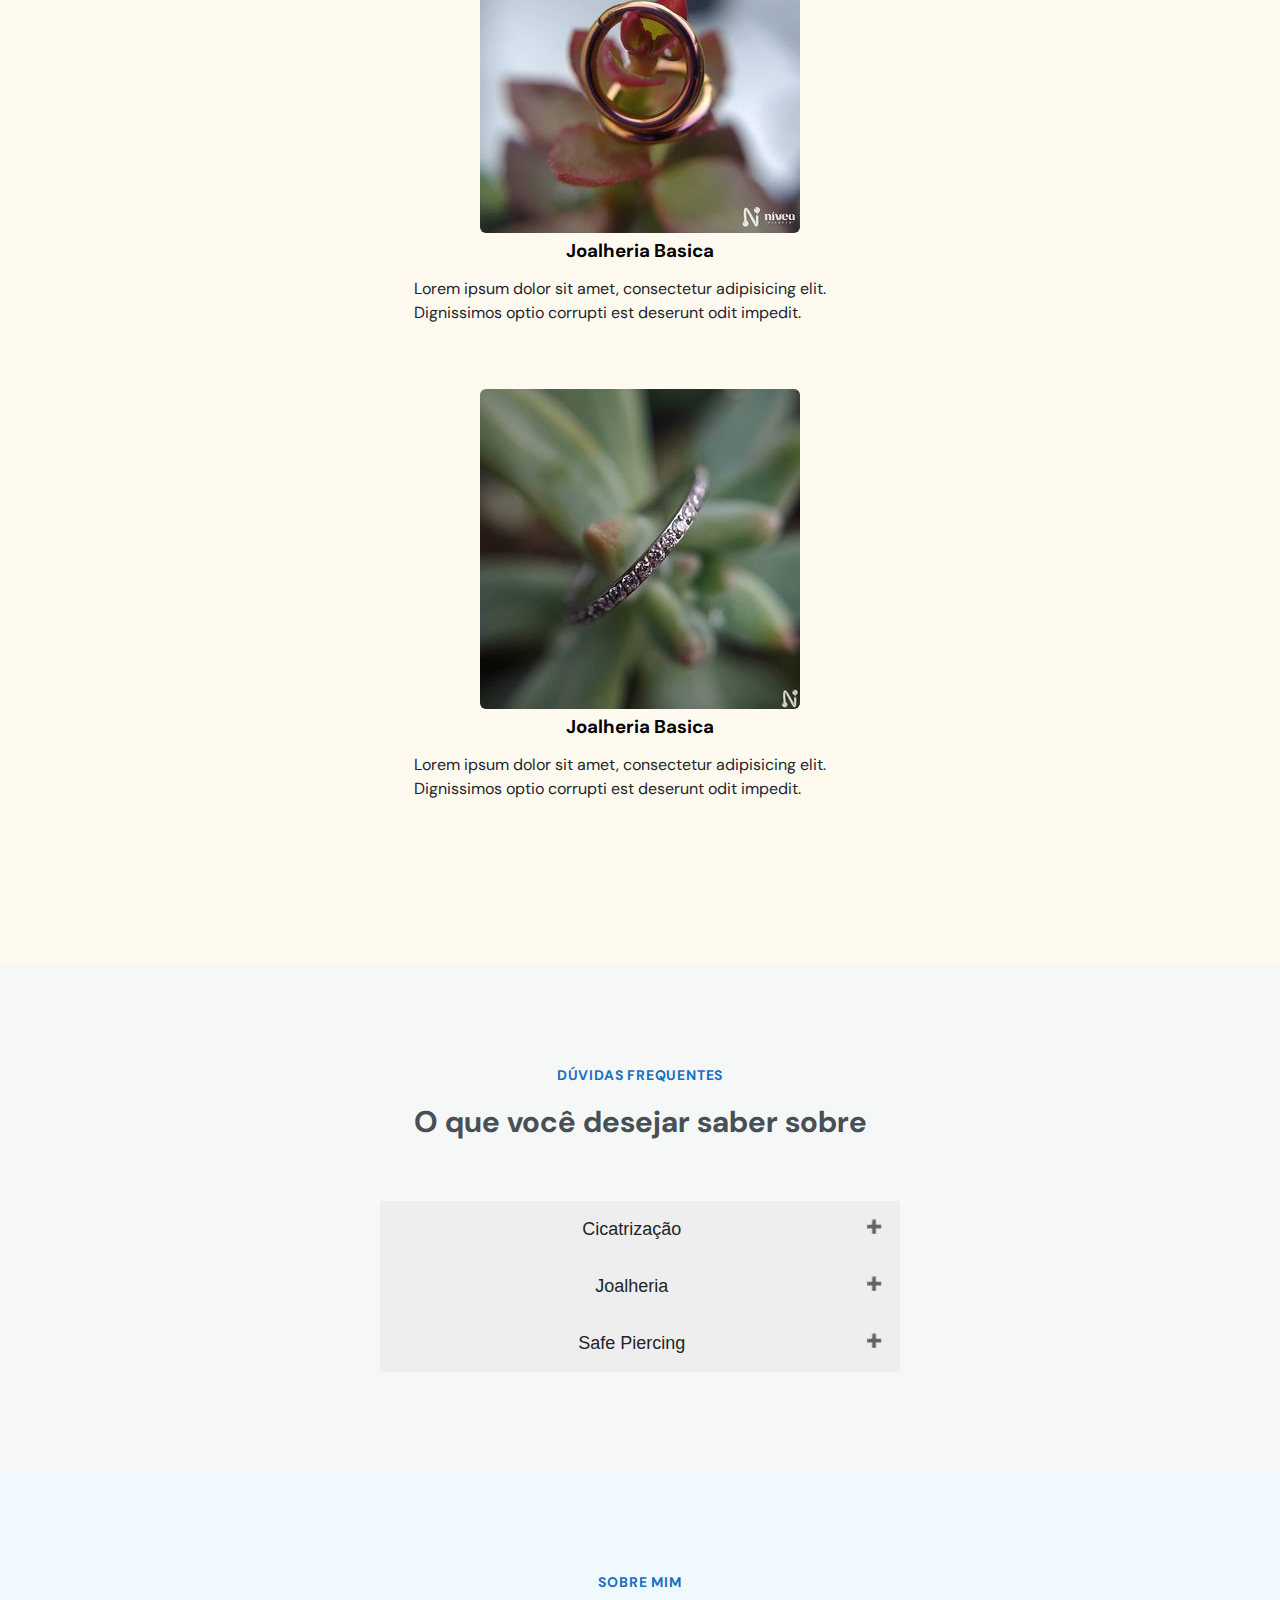
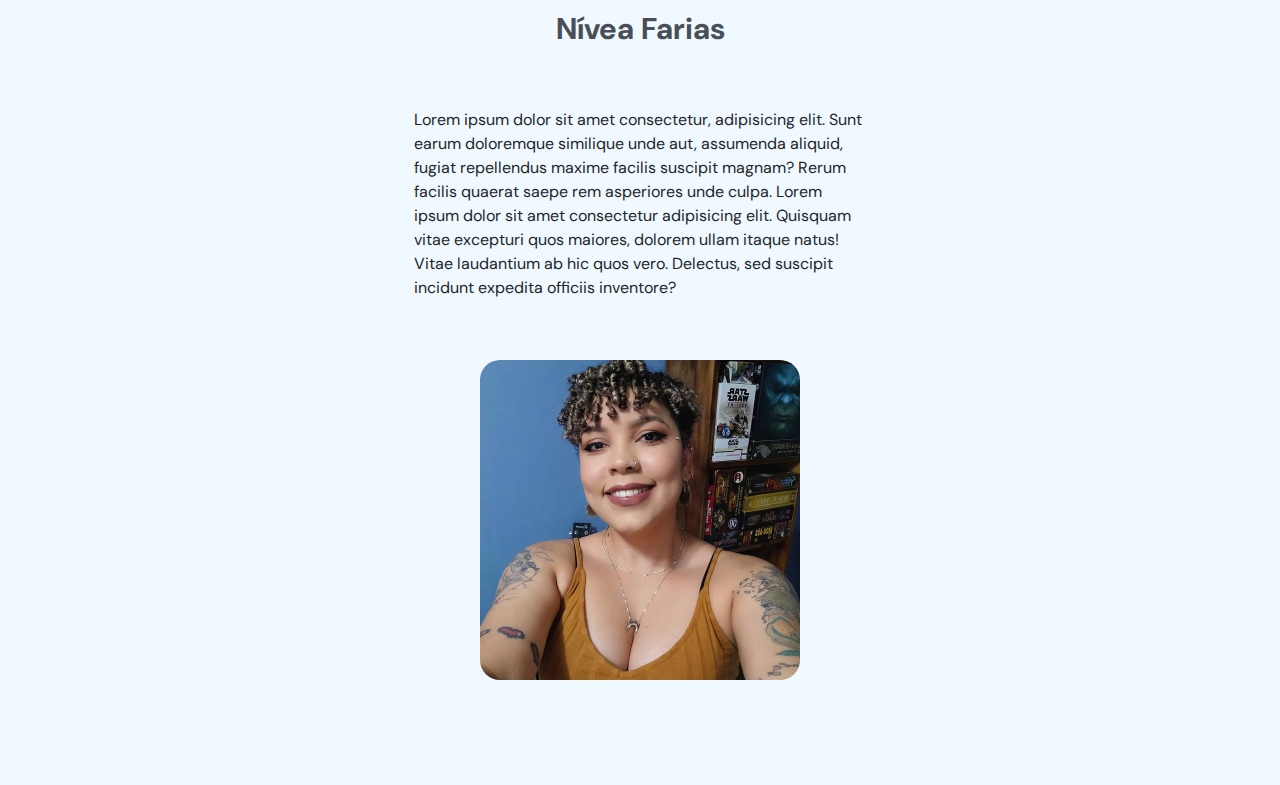
==== commit 5adb4e40: "add section about" ====
--- a/index.html
+++ b/index.html
@@ -280,6 +280,24 @@
 
     </section>
 
+    <section id="about">
+        <div class="container">
+            <header>
+                <h4>Sobre mim</h4>
+                <h2>Nívea Farias</h2>
+            </header>
+            <div class="content">
+                <p>
+                    Lorem ipsum dolor sit amet consectetur, adipisicing elit. Sunt earum doloremque similique unde aut, assumenda aliquid, fugiat repellendus maxime facilis suscipit magnam? Rerum facilis quaerat saepe rem asperiores unde culpa.
+                    Lorem ipsum dolor sit amet consectetur adipisicing elit. Quisquam vitae excepturi quos maiores, dolorem ullam itaque natus! Vitae laudantium ab hic quos vero. Delectus, sed suscipit incidunt expedita officiis inventore?
+                </p>
+            </div>
+
+            <img src="./assets/nivea_perfil.jpg" alt="">
+            
+        </div>
+    </section>
+
     <a id="backToTopButton" class="" href="#home">
         <svg width="40" height="40" viewBox="0 0 40 40" fill="none" xmlns="http://www.w3.org/2000/svg">
             <circle cx="20" cy="20" r="20" fill="#1971C2"/>
--- a/css/style.css
+++ b/css/style.css
@@ -22,7 +22,8 @@
 
     --bg-light: hsl(180, 14%, 97%);
     --brand-light:hsl(calc(var(--hue) - 3), 100%, 91%);
-    --brand-light-2:hsl(calc(var(--hue) - 10), 14%, 97%);
+    /* --brand-light-2:hsl(calc(var(--hue) - 10), 14%, 97%); */
+    --brand-light-2:hsl(calc(var(--hue) - 5), 100%, 97%);
     
 
 }
@@ -458,6 +459,21 @@
 }
 
 
+/* ABOUT ----------------------------- */
+#about{
+    background-color: var(--brand-light-2);
+}
+#about .content{
+    text-align: left;
+    margin-bottom: 6rem;
+}
+
+#about img{
+    border-radius: 2rem;
+    width: 32rem;
+}
+
+
 
 
 /* Back to top Button ---------------- */
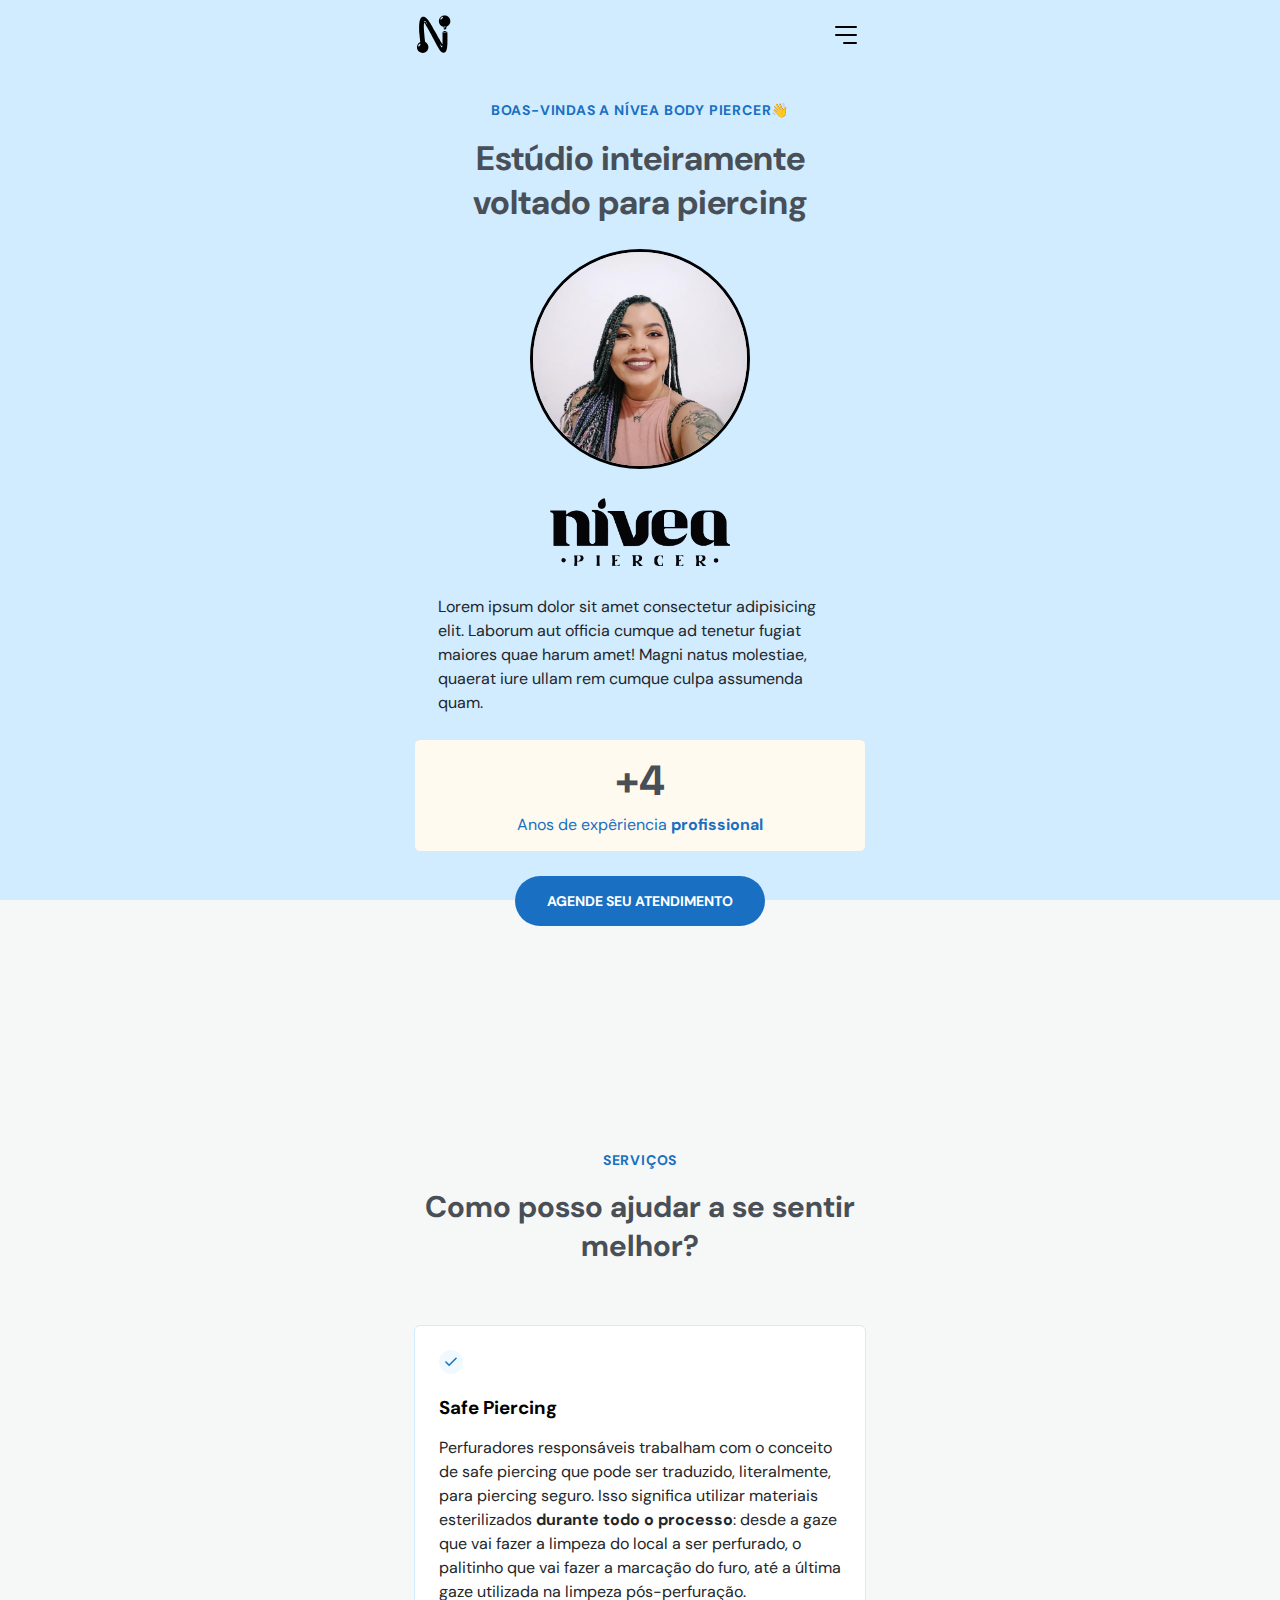
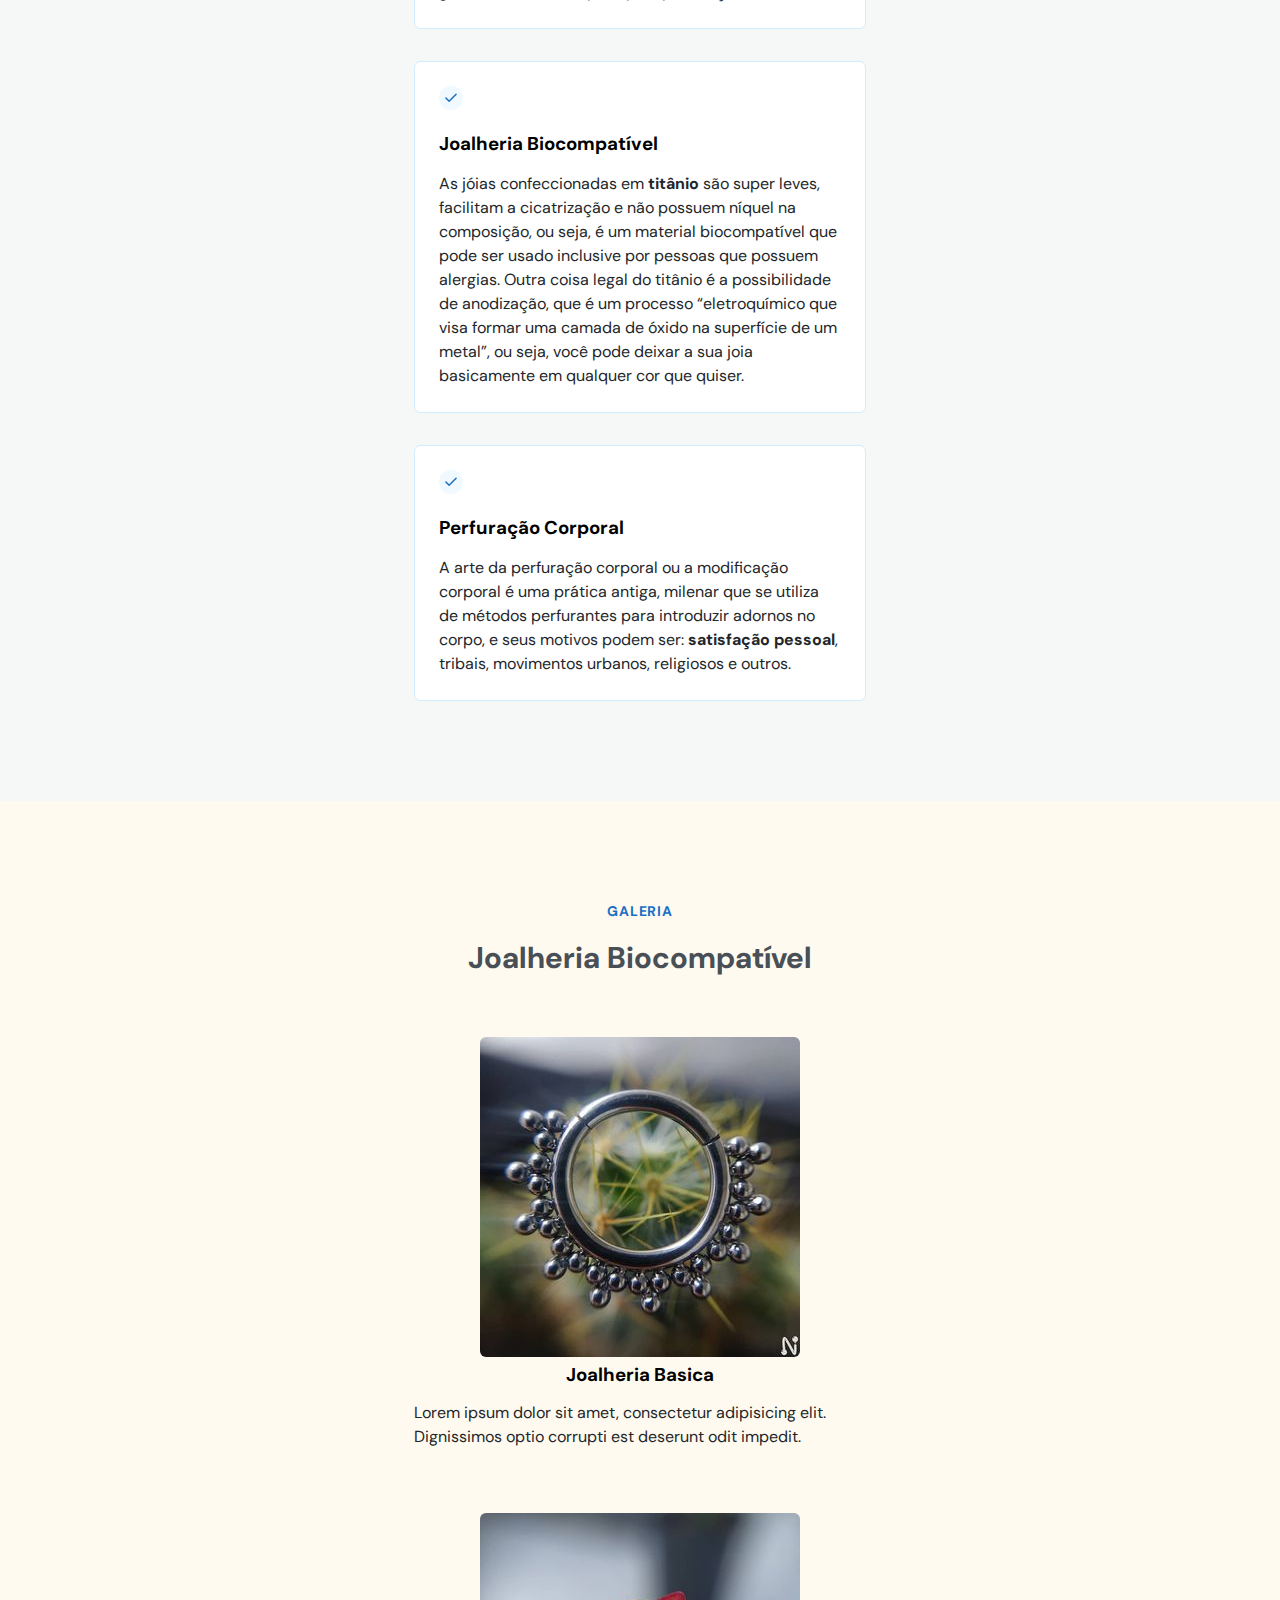
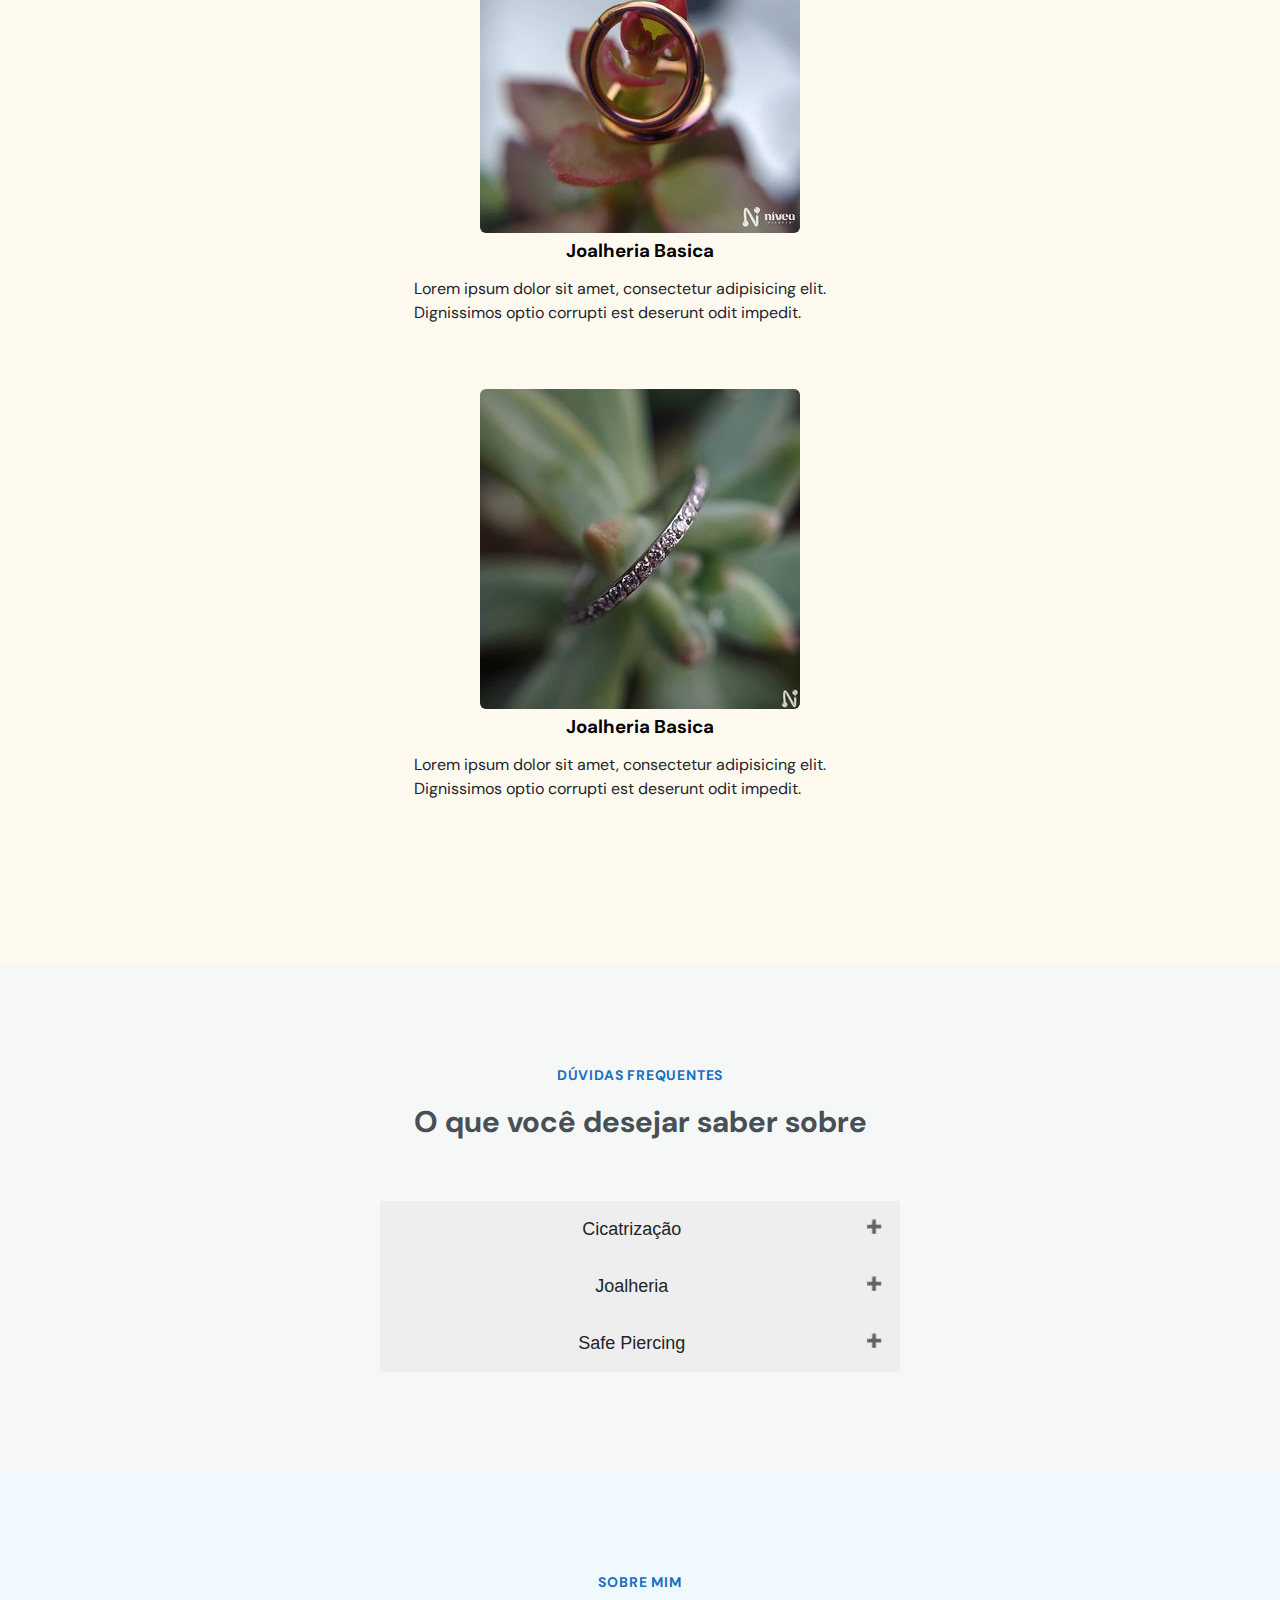
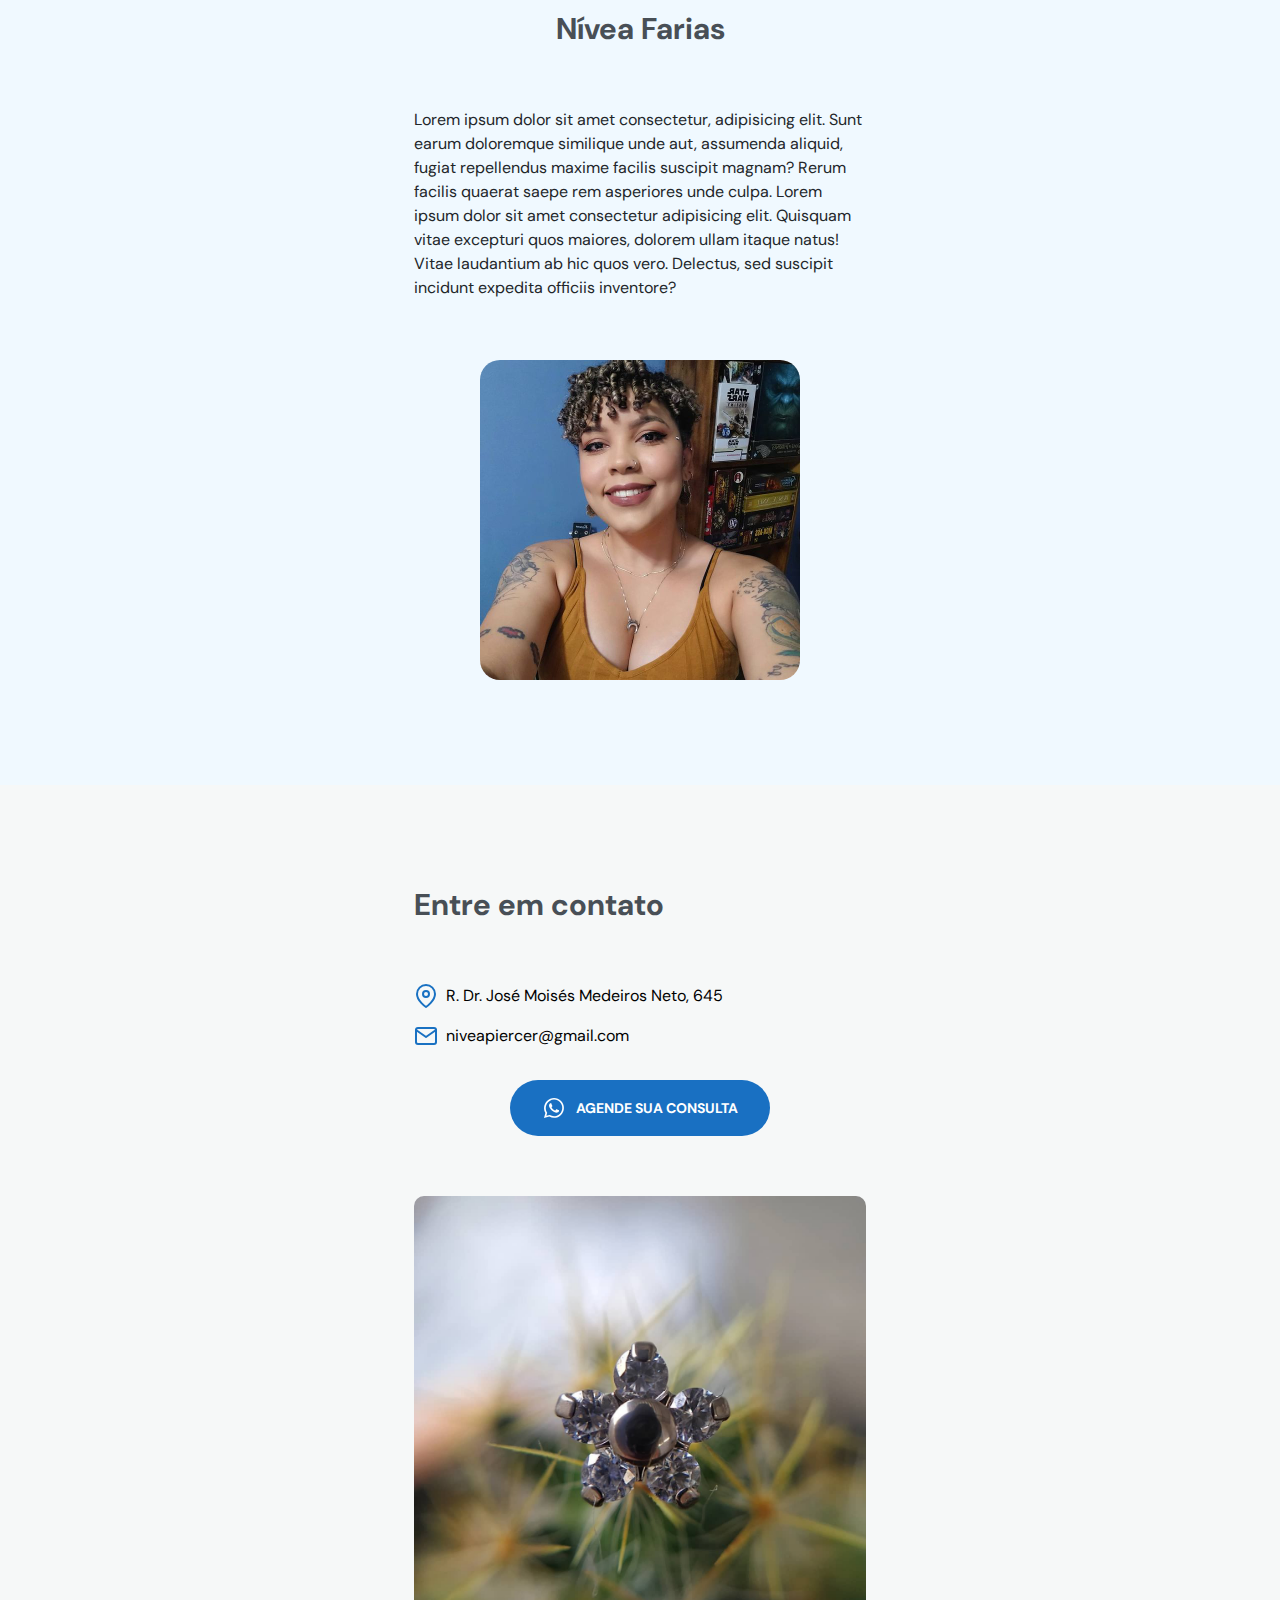
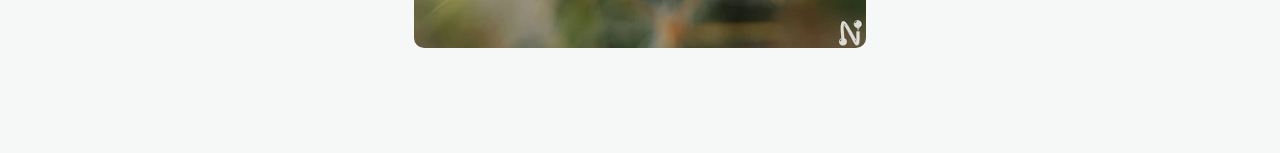
==== commit 12c52a40: "add section contact" ====
--- a/index.html
+++ b/index.html
@@ -294,7 +294,44 @@
             </div>
 
             <img src="./assets/nivea_perfil.jpg" alt="">
-            
+
+        </div>
+    </section>
+
+    <section id="contact">
+        <div class="container">
+            <header>
+                <h2>Entre em contato</h2>
+            </header>
+
+            <div class="content">
+                <ul>
+                    <li>
+                        <svg width="24" height="24" viewBox="0 0 24 24" fill="none" xmlns="http://www.w3.org/2000/svg">
+                        <path d="M21 10C21 17 12 23 12 23C12 23 3 17 3 10C3 7.61305 3.94821 5.32387 5.63604 3.63604C7.32387 1.94821 9.61305 1 12 1C14.3869 1 16.6761 1.94821 18.364 3.63604C20.0518 5.32387 21 7.61305 21 10Z" stroke="#1971C2" stroke-width="2" stroke-linecap="round" stroke-linejoin="round"/>
+                        <path d="M12 13C13.6569 13 15 11.6569 15 10C15 8.34315 13.6569 7 12 7C10.3431 7 9 8.34315 9 10C9 11.6569 10.3431 13 12 13Z" stroke="#1971C2" stroke-width="2" stroke-linecap="round" stroke-linejoin="round"/>
+                        </svg>
+                        R. Dr. José Moisés Medeiros Neto, 645
+                    </li>
+                    <li>
+                        <svg width="24" height="24" viewBox="0 0 24 24" fill="none" xmlns="http://www.w3.org/2000/svg">
+                        <path d="M4 4H20C21.1 4 22 4.9 22 6V18C22 19.1 21.1 20 20 20H4C2.9 20 2 19.1 2 18V6C2 4.9 2.9 4 4 4Z" stroke="#1971C2" stroke-width="2" stroke-linecap="round" stroke-linejoin="round"/>
+                        <path d="M22 6L12 13L2 6" stroke="#1971C2" stroke-width="2" stroke-linecap="round" stroke-linejoin="round"/>
+                        </svg>
+                        niveapiercer@gmail.com
+                    </li>
+                </ul>
+
+                <a class="button" href="https://wa.me/5583991360925" target="_blank">
+                    <svg width="24" height="24" viewBox="0 0 24 24" fill="none" xmlns="http://www.w3.org/2000/svg">
+                        <path d="M16.6 14.0001C16.4 13.9001 15.1 13.3001 14.9 13.2001C14.7 13.1001 14.5 13.1001 14.3 13.3001C14.1 13.5001 13.7 14.1001 13.5 14.3001C13.4 14.5001 13.2 14.5001 13 14.4001C12.3 14.1001 11.6 13.7001 11 13.2001C10.5 12.7001 10 12.1001 9.6 11.5001C9.5 11.3001 9.6 11.1001 9.7 11.0001C9.8 10.9001 9.9 10.7001 10.1 10.6001C10.2 10.5001 10.3 10.3001 10.3 10.2001C10.4 10.1001 10.4 9.9001 10.3 9.8001C10.2 9.7001 9.7 8.5001 9.5 8.0001C9.4 7.3001 9.2 7.3001 9 7.3001C8.9 7.3001 8.7 7.3001 8.5 7.3001C8.3 7.3001 8 7.5001 7.9 7.6001C7.3 8.2001 7 8.9001 7 9.7001C7.1 10.6001 7.4 11.5001 8 12.3001C9.1 13.9001 10.5 15.2001 12.2 16.0001C12.7 16.2001 13.1 16.4001 13.6 16.5001C14.1 16.7001 14.6 16.7001 15.2 16.6001C15.9 16.5001 16.5 16.0001 16.9 15.4001C17.1 15.0001 17.1 14.6001 17 14.2001C17 14.2001 16.8 14.1001 16.6 14.0001ZM19.1 4.9001C15.2 1.0001 8.9 1.0001 5 4.9001C1.8 8.1001 1.2 13.0001 3.4 16.9001L2 22.0001L7.3 20.6001C8.8 21.4001 10.4 21.8001 12 21.8001C17.5 21.8001 21.9 17.4001 21.9 11.9001C22 9.3001 20.9 6.8001 19.1 4.9001ZM16.4 18.9001C15.1 19.7001 13.6 20.2001 12 20.2001C10.5 20.2001 9.1 19.8001 7.8 19.1001L7.5 18.9001L4.4 19.7001L5.2 16.7001L5 16.4001C2.6 12.4001 3.8 7.4001 7.7 4.9001C11.6 2.4001 16.6 3.7001 19 7.5001C21.4 11.4001 20.3 16.5001 16.4 18.9001Z" fill="white"/>
+                    </svg>
+                    Agende sua consulta
+                </a>
+                
+
+                <img src="./assets/joia07.jpg" alt="">
+            </div>
         </div>
     </section>
 
--- a/css/style.css
+++ b/css/style.css
@@ -474,6 +474,38 @@
 }
 
 
+/* Contact -------------------------- */
+#contact{
+    text-align: left;
+}
+
+#contact header{
+    margin-bottom: 3.2rem;
+}
+
+#contact ul{
+    display: flex;
+    flex-direction: column;
+    gap: 1.6rem;
+
+    margin-bottom: 3.2rem;
+}
+
+#contact ul li{
+    display: flex;
+    align-items: center;
+    gap: 0.8rem;
+}
+
+#contact .button{
+    margin-bottom: 6rem;
+    gap: 1rem;
+}
+
+#contact img{
+    border-radius: 1rem;
+    width: 100vw;
+}
 
 
 /* Back to top Button ---------------- */
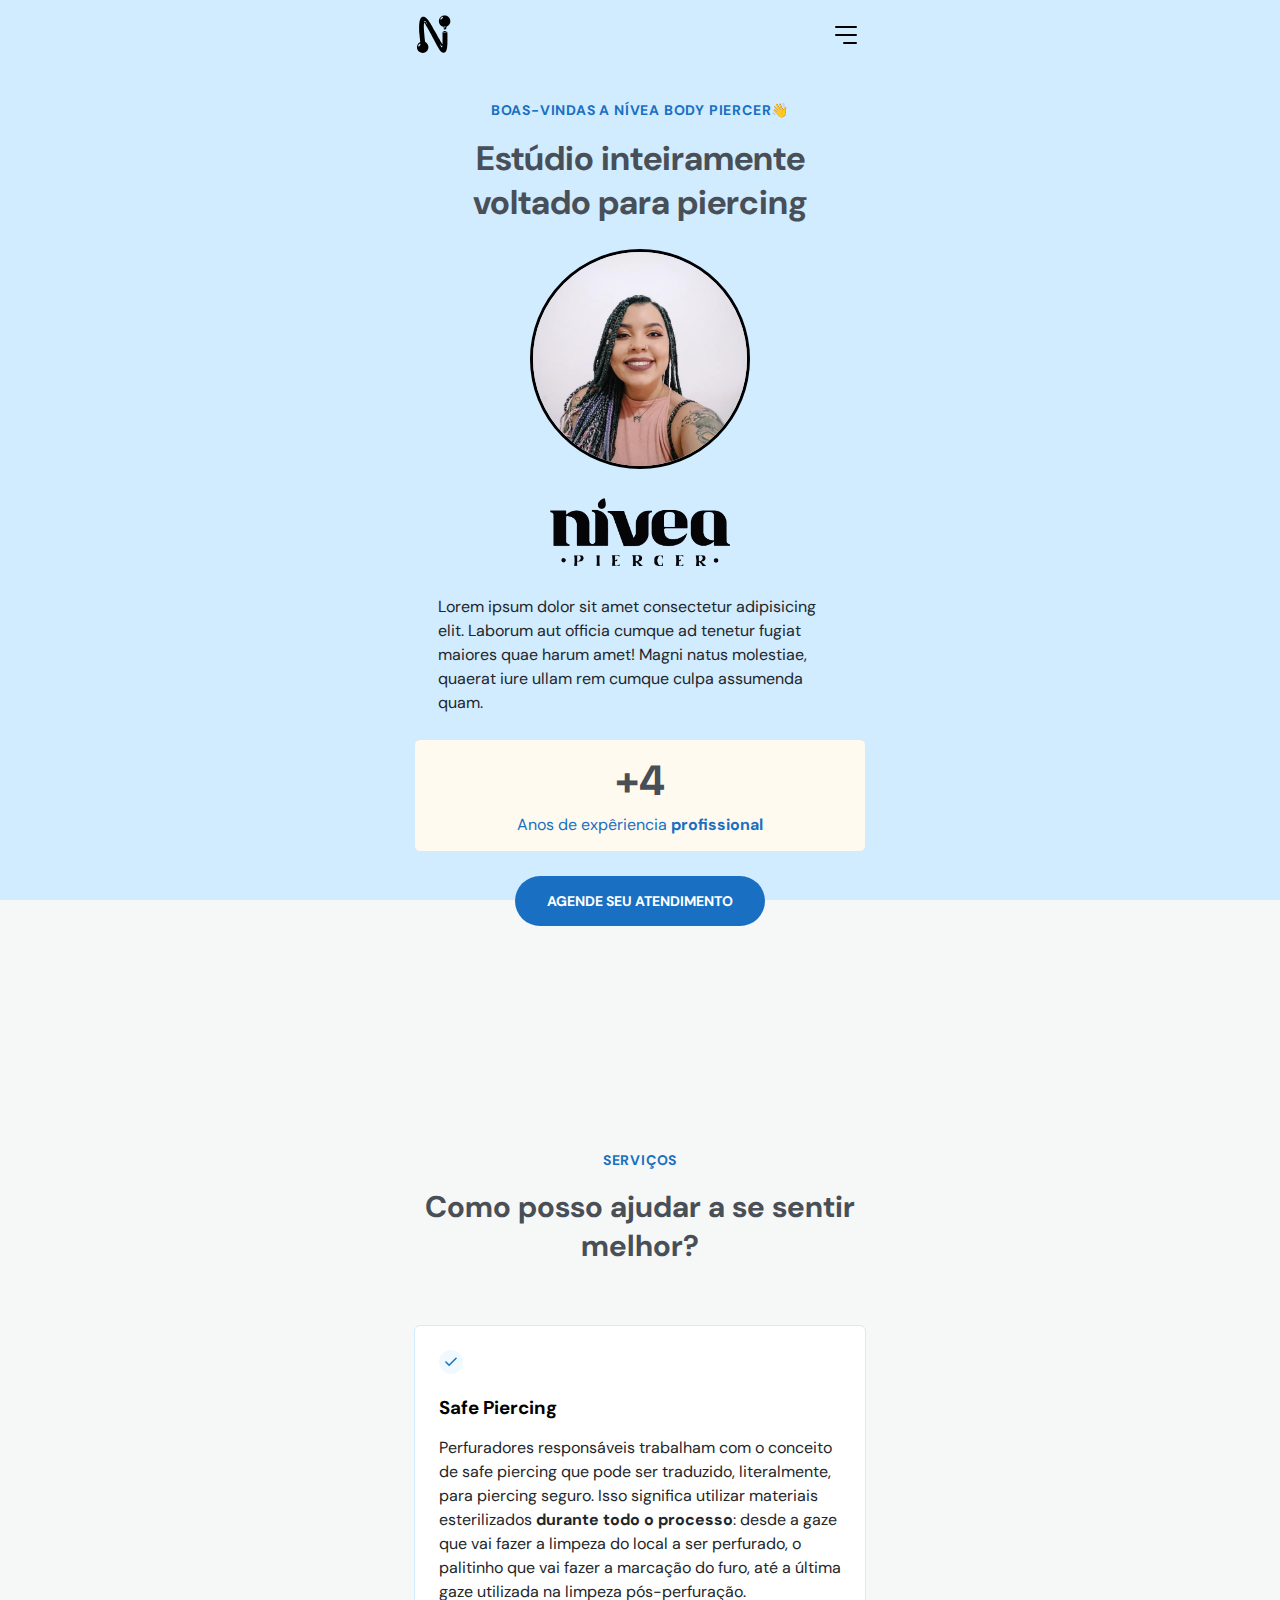
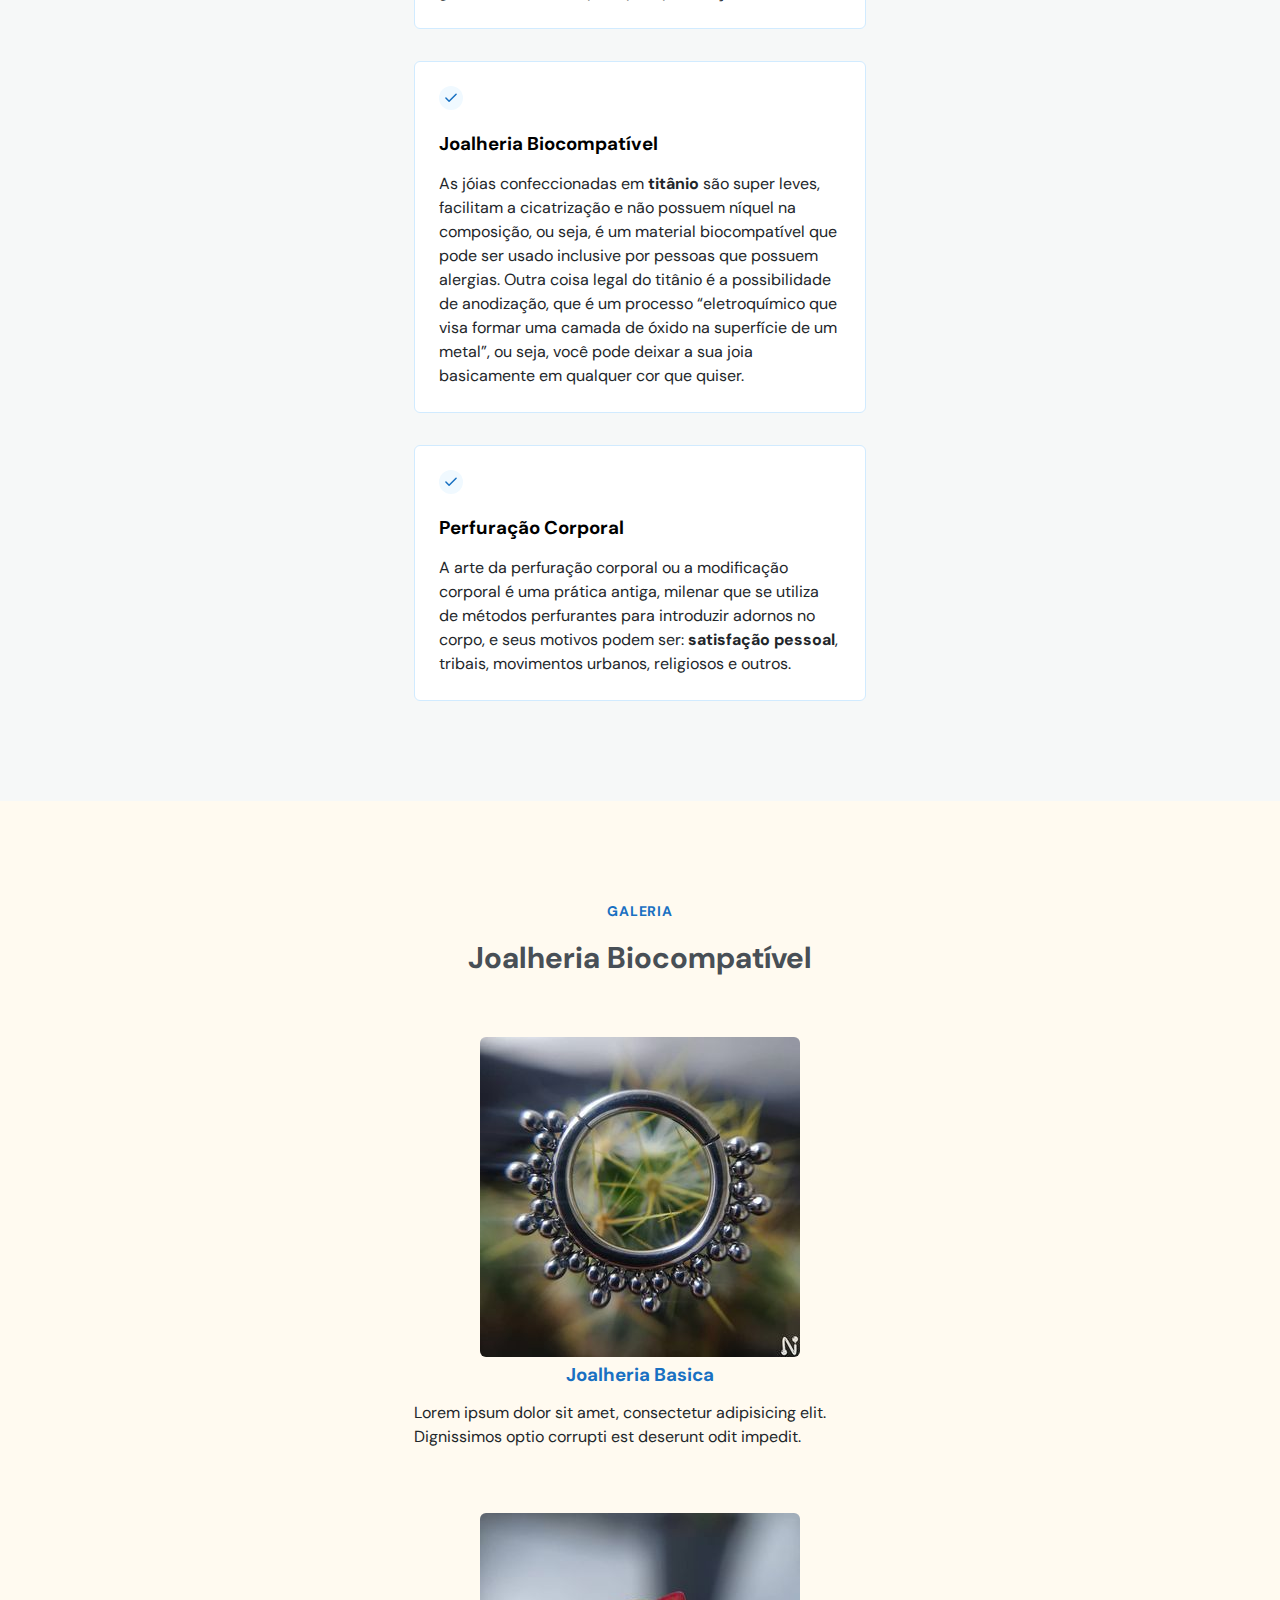
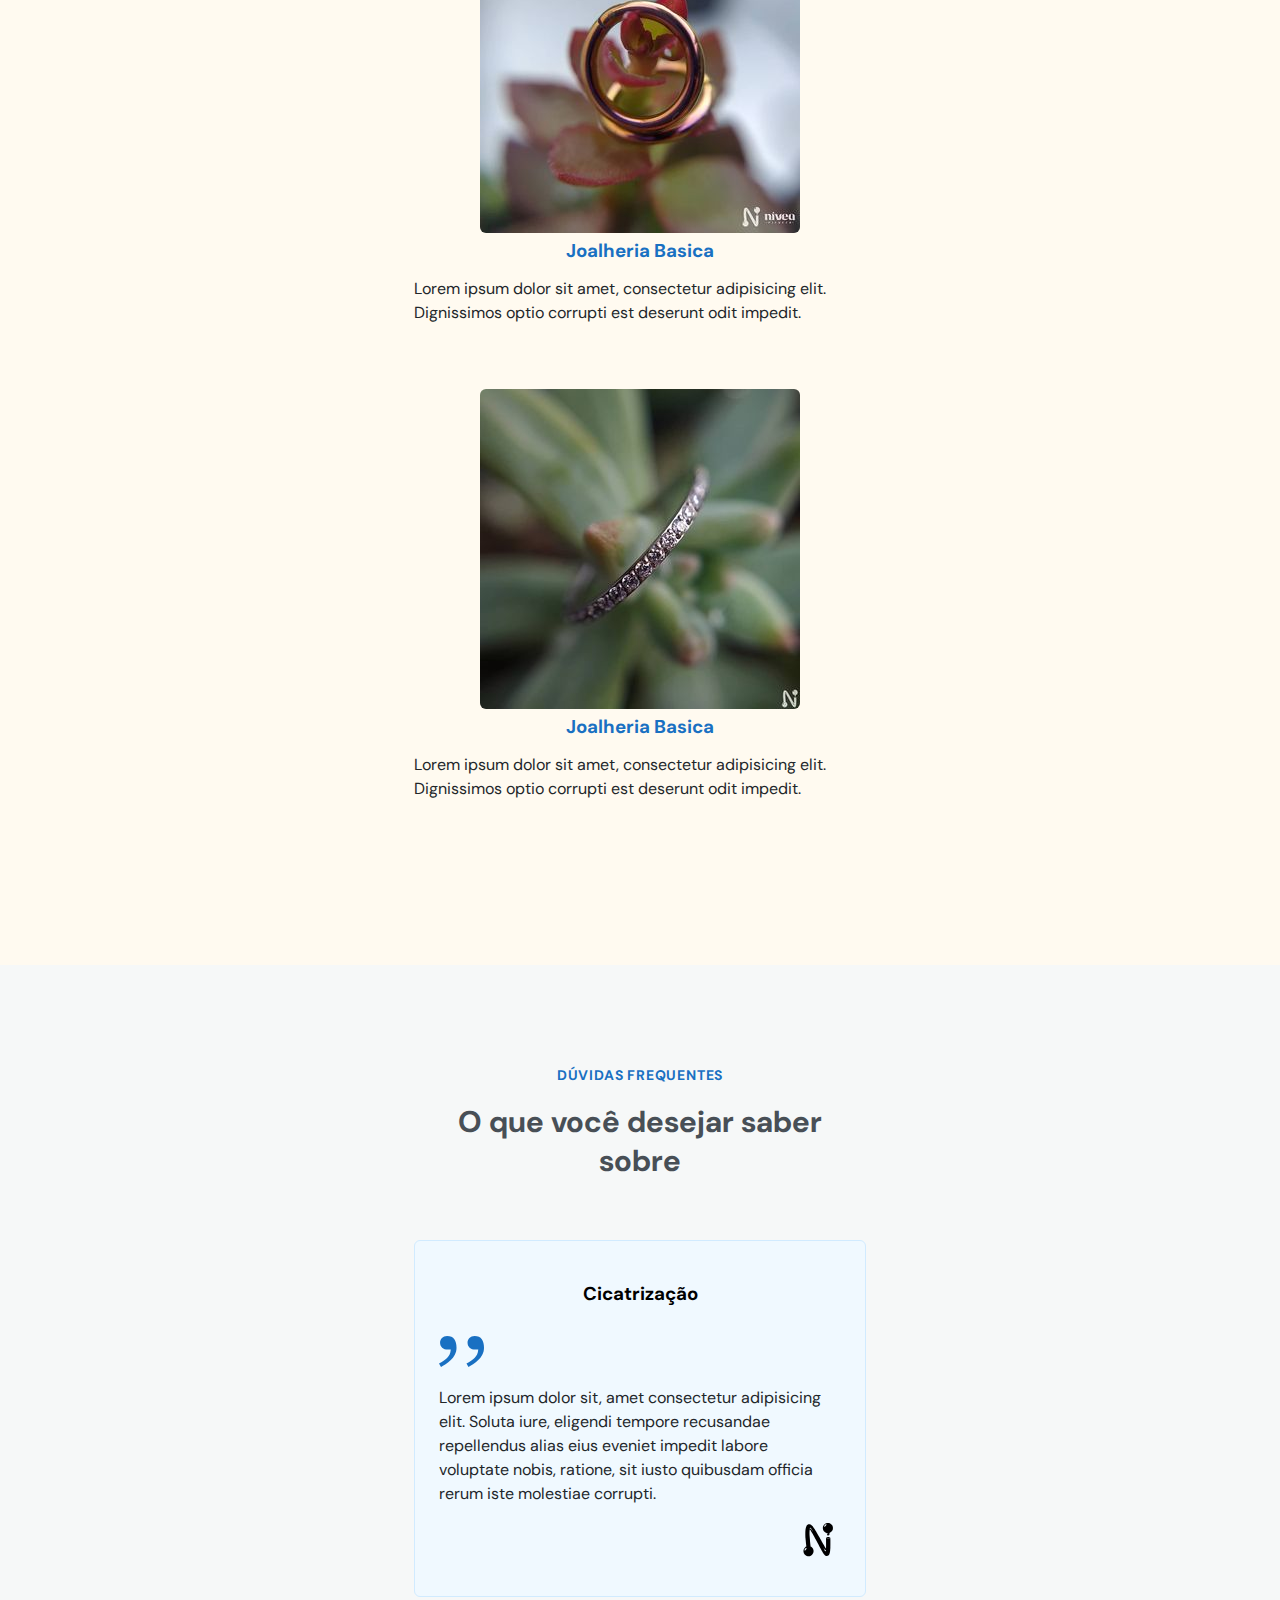
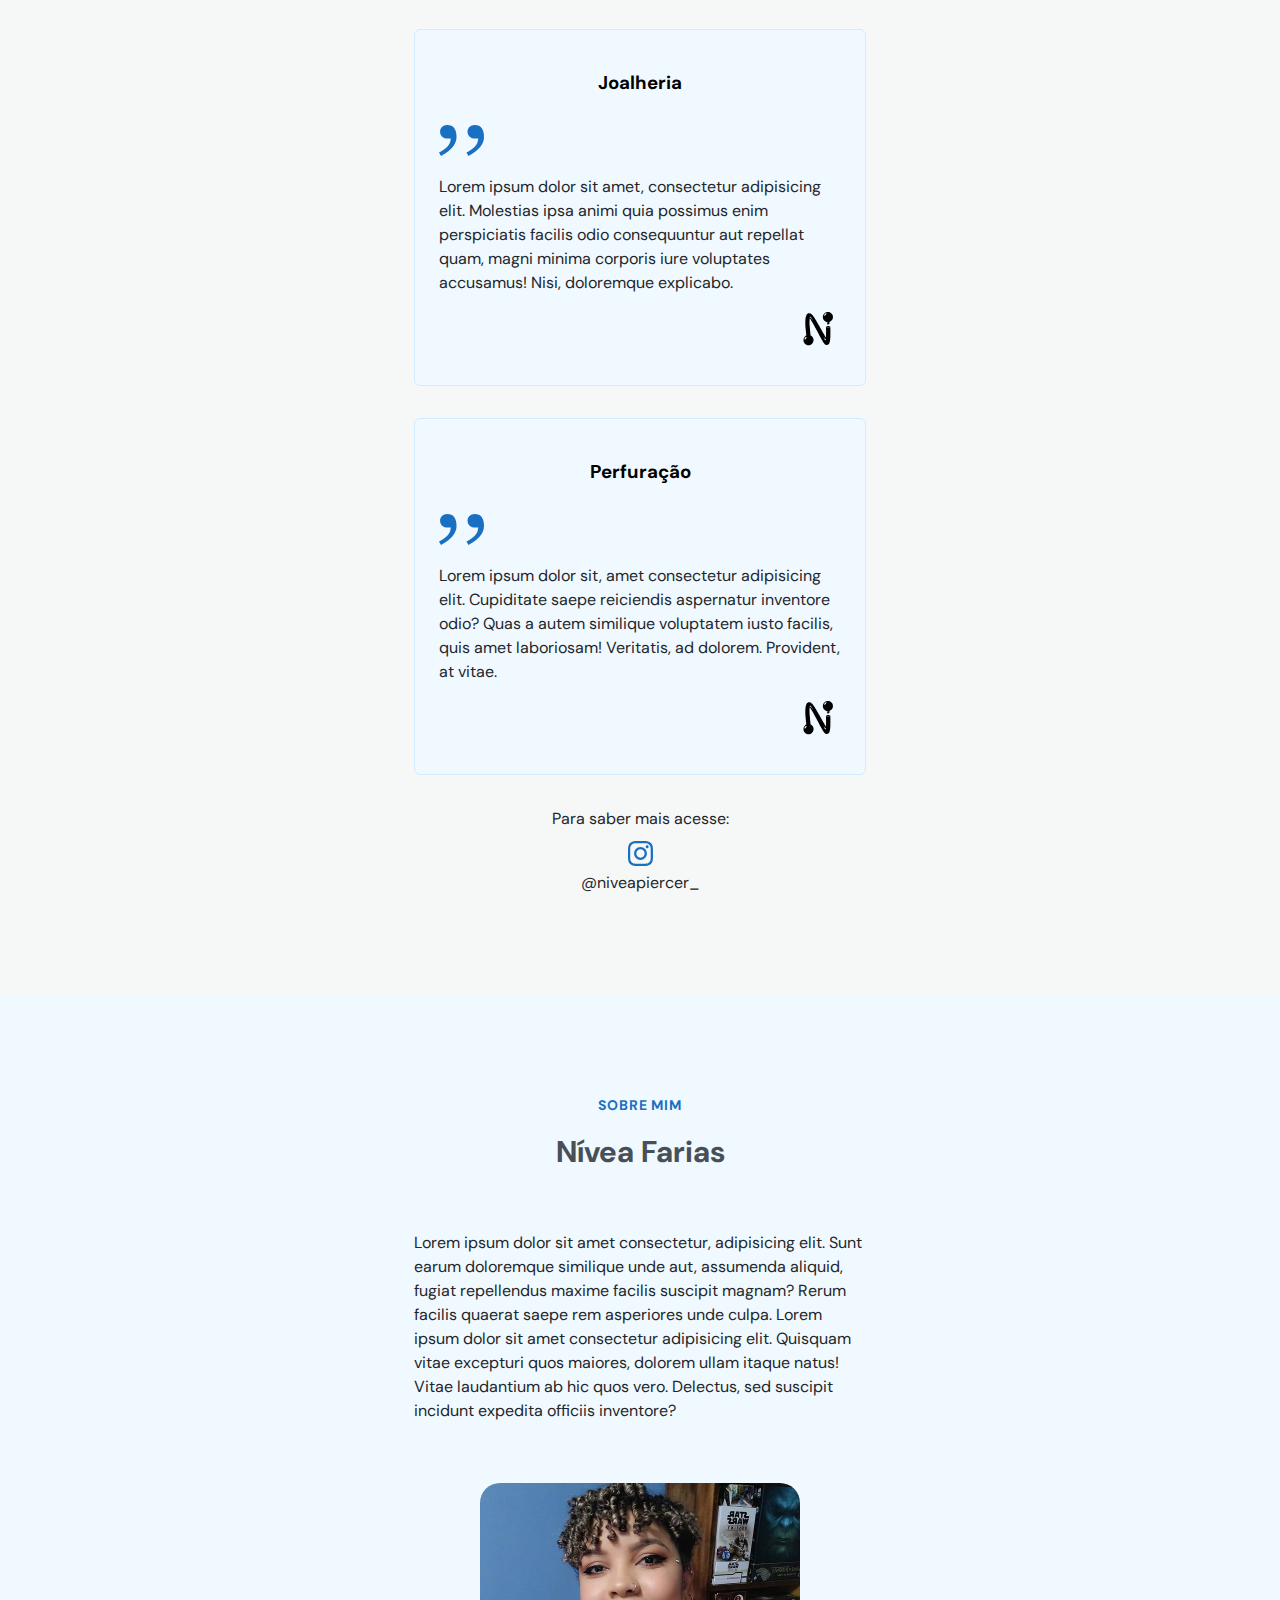
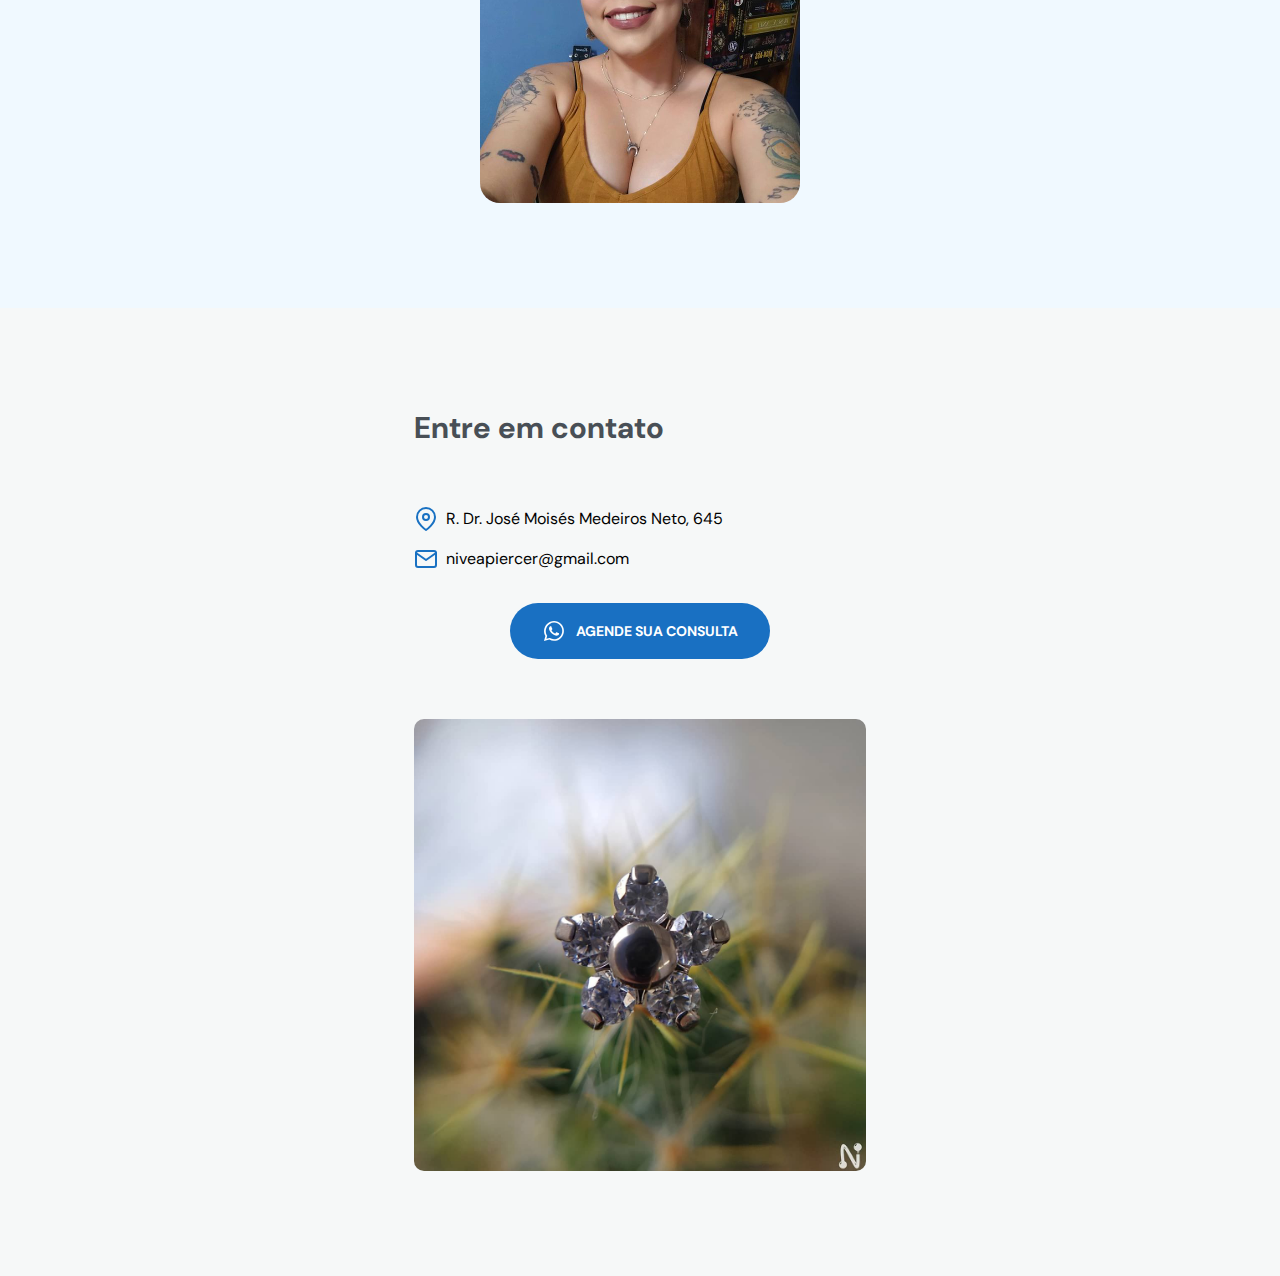
==== commit baf434b0: "mudancas section questions e galery" ====
--- a/index.html
+++ b/index.html
@@ -233,51 +233,303 @@
                     <h2>Joalheria Biocompatível</h2>
                 </header>
                 <div class="content">
-                    <a href="./portfolio.html"><img src="./assets/joia01.jpg" alt=""></a>
-                    <h3>Joalheria Basica</h3>
-                    <p>Lorem ipsum dolor sit amet, consectetur adipisicing elit. Dignissimos optio corrupti est deserunt odit impedit.</p>
-    
-                    <a href="./portfolio2.html"><img src="./assets/joia02.jpg" alt=""></a>
-                    <h3>Joalheria Basica</h3>
-                    <p>Lorem ipsum dolor sit amet, consectetur adipisicing elit. Dignissimos optio corrupti est deserunt odit impedit.</p>
+                    <div class="galery-link">
+                        <a href="./portfolio.html">
+                            <img src="./assets/joia01.jpg" alt="">
+                            <h3>Joalheria Basica</h3>
+                        </a>
                         
-    
-                    <a href="./portfolio.html"><img src="./assets/joia03.jpg" alt=""></a>
-                    <h3>Joalheria Basica</h3>
-                    <p>Lorem ipsum dolor sit amet, consectetur adipisicing elit. Dignissimos optio corrupti est deserunt odit impedit.</p>
-    
+                        <p>
+                            Lorem ipsum dolor sit amet, consectetur adipisicing elit. Dignissimos optio corrupti est deserunt odit impedit.
+        
+                        </p>
+                    </div>
+
+                    <div class="galery-link">
+                        <a href="./portfolio.html">
+                            <img src="./assets/joia02.jpg" alt="">
+                            <h3>Joalheria Basica</h3>
+                        </a>
+                        
+                        <p>
+                            Lorem ipsum dolor sit amet, consectetur adipisicing elit. Dignissimos optio corrupti est deserunt odit impedit.
+        
+                        </p>
+                    </div>
+
+                    <div class="galery-link">
+                        <a href="./portfolio.html">
+                            <img src="./assets/joia03.jpg" alt="">
+                            <h3>Joalheria Basica</h3>
+                        </a>
+                        
+                        <p>
+                            Lorem ipsum dolor sit amet, consectetur adipisicing elit. Dignissimos optio corrupti est deserunt odit impedit.
+        
+                        </p>
+                    </div>
+                   
                 </div>
             </div>
     </section>
 
     <section id="questions">
-        <header>
-            <h4>Dúvidas Frequentes</h4>
-            <h2>O que você desejar saber sobre</h2>
-        </header>
-        <div class="content">
-            <button class="accordion">Cicatrização</button>
-            <div class="panel">
-                <p>
-                    Lorem ipsum dolor sit, amet consectetur adipisicing elit. Soluta iure, eligendi tempore recusandae repellendus alias eius eveniet impedit labore voluptate nobis, ratione, sit iusto quibusdam officia rerum iste molestiae corrupti.
-                </p>
-            </div>
-
-            <button class="accordion">Joalheria</button>
-            <div class="panel">
-                <p>
-                    Lorem ipsum dolor sit amet, consectetur adipisicing elit. Molestias ipsa animi quia possimus enim perspiciatis facilis odio consequuntur aut repellat quam, magni minima corporis iure voluptates accusamus! Nisi, doloremque explicabo.
-                </p>
-            </div>
-            <button class="accordion">Safe Piercing</button>
-            <div class="panel">
-                <p>
-                    Lorem ipsum dolor sit, amet consectetur adipisicing elit. Cupiditate saepe reiciendis aspernatur inventore odio? Quas a autem similique voluptatem iusto facilis, quis amet laboriosam! Veritatis, ad dolorem. Provident, at vitae.
-                </p>
+        <div class="container">
+            <header>
+                <h4>Dúvidas Frequentes</h4>
+                <h2>O que você desejar saber sobre</h2>
+            </header>
+            <div class="content">
+                <div class="cards">
+                    <div class="card">
+                        <h3>Cicatrização</h3>
+
+                        <svg width="45" height="31" viewBox="0 0 45 31" fill="none" class="aspas" xmlns="http://www.w3.org/2000/svg">
+                            <path d="M17.5263 11.7111C17.5263 14.237 16.9539 16.5525 15.8092 18.6574C14.7039 20.7241 13.3618 22.5228 11.7829 24.0537C10.2039 25.6228 8.4671 27.0389 6.57237 28.3019C4.67763 29.5265 3.15789 30.4259 2.01316 31L0 27.613C1.61842 26.6944 3.15789 25.7568 4.61842 24.8C6.11842 23.8049 7.26316 22.8673 8.05263 21.987C9.11842 20.8389 9.9671 19.6525 10.5987 18.4278C11.2303 17.1648 11.625 15.5191 11.7829 13.4907H8.94079C6.45395 13.4907 4.51974 12.8784 3.13816 11.6537C1.75658 10.429 1.06579 8.72593 1.06579 6.54444C1.06579 4.97531 1.69737 3.50185 2.96053 2.12407C4.22368 0.708025 5.94079 0 8.11184 0C11.4671 0 13.875 1.09074 15.3355 3.27222C16.7961 5.41543 17.5263 8.22839 17.5263 11.7111Z" fill="#00856F"/>
+                            <path d="M45 11.7111C45 14.237 44.4276 16.5525 43.2829 18.6574C42.1776 20.7241 40.8355 22.5228 39.2566 24.0537C37.6776 25.6228 35.9408 27.0389 34.0461 28.3019C32.1513 29.5265 30.6316 30.4259 29.4868 31L27.4737 27.613C29.0921 26.6944 30.6316 25.7568 32.0921 24.8C33.5921 23.8049 34.7368 22.8673 35.5263 21.987C36.5921 20.8389 37.4408 19.6525 38.0724 18.4278C38.7039 17.1648 39.0987 15.5191 39.2566 13.4907H36.4145C33.9276 13.4907 31.9934 12.8784 30.6118 11.6537C29.2303 10.429 28.5395 8.72593 28.5395 6.54444C28.5395 4.97531 29.1711 3.50185 30.4342 2.12407C31.6974 0.708025 33.4145 0 35.5855 0C38.9408 0 41.3487 1.09074 42.8092 3.27222C44.2697 5.41543 45 8.22839 45 11.7111Z" fill="#00856F"/>
+                        </svg> 
+
+                        <p>
+                            Lorem ipsum dolor sit, amet consectetur adipisicing elit. Soluta iure, eligendi tempore recusandae repellendus alias eius eveniet impedit labore voluptate nobis, ratione, sit iusto quibusdam officia rerum iste molestiae corrupti.
+                        </p>
+
+                        <svg class="logo"
+                        width="45" height="38" viewBox="0 0 783.000000 841.000000"
+                        preserveAspectRatio="xMidYMid meet">
+                        <g transform="translate(0.000000,841.000000) scale(0.100000,-0.100000)"
+                        fill="#000000" stroke="none">
+                        <path d="M5835 7729 c-353 -51 -682 -288 -839 -606 -42 -84 -80 -184 -90 -234 -2 -13 -7 -35 -10 -49 -23 -96 -28 -265 -11 -382 51 -353 257 -654 565 -827 57 -31 187 -77 250 -87 31 -5 36 -10 35 -32 0 -35 19 -34 140 2 73 22 117 28 238 33 91 4 147 2 147 -4 0 -5 -60 -17 -132 -27 -176 -24 -389 -92 -388 -124 0 -4 4 -13 9 -20 6 -10 23 -8 82 12 103 34 243 56 347 55 48 -1 74 -4 57 -6 -120 -15 -364 -85 -431 -124 -53 -30 -65 -44 -57 -66 7 -19 24 -16 94 17 77 35 213 60 323 59 90 -1 76 -7 -64 -28 -143 -22 -289 -78 -304 -117 -18 -46 -2 -76 67 -131 57 -45 164 -79 220 -70 50 8 142 55 190 97 52 46 74 101 58 143 -9 22 -8 35 5 58 12 25 13 36 3 64 -10 27 -10 39 -1 57 7 13 12 43 11 68 -2 89 0 93 66 116 170 60 359 207 486 379 59 79 149 253 149 287 0 8 4 18 9 24 5 5 19 54 32 109 43 194 27 440 -42 625 -30 81 -104 220 -150 281 -105 141 -269 278 -409 342 -142 65 -137 63 -299 97 -99 21 -245 25 -356 9z m-189 -237 c23 -15 35 -52 27 -90 -4 -20 -8 -41 -9 -47 -15 -94 -116 -238 -234 -331 -30 -24 -60 -48 -66 -54 -45 -36 -160 -54 -189 -30 -7 6 -15 28 -19 50 -22 136 243 461 407 500 43 11 70 11 83 2z m519 -2301 c12 -5 -13 -10 -70 -14 -113 -8 -153 -15 -187 -33 -15 -8 -32 -14 -38 -14 -17 0 -11 29 9 40 45 24 241 38 286 21z m85 -21 c13 -9 13 -10 0 -9 -8 1 -26 5 -40 9 l-25 8 25 1 c14 0 32 -4 40 -9z"/>
+                        <path d="M1705 7476 c-22 -7 -47 -15 -55 -18 -8 -4 -30 -11 -47 -17 -46 -14
+                        -155 -94 -204 -149 -59 -66 -122 -166 -153 -242 -15 -36 -31 -74 -36 -85 -8
+                        -18 -33 -93 -35 -105 0 -3 -10 -34 -22 -70 -27 -86 -29 -92 -66 -280 -23 -115
+                        -32 -177 -69 -480 -28 -230 -8 -1499 27 -1740 2 -14 6 -65 10 -115 4 -49 9
+                        -103 11 -120 2 -16 6 -59 9 -95 5 -65 13 -140 20 -215 2 -22 7 -65 10 -95 27
+                        -270 30 -306 51 -485 8 -71 19 -177 25 -235 13 -140 39 -342 45 -352 9 -15 -7
+                        -47 -26 -53 -45 -14 -200 -127 -271 -196 -105 -101 -174 -195 -230 -314 -55
+                        -117 -71 -162 -95 -270 -20 -95 -23 -326 -4 -425 17 -91 80 -281 100 -300 3
+                        -3 12 -18 20 -35 7 -16 24 -43 35 -60 12 -16 24 -35 26 -41 15 -43 220 -254
+                        272 -280 17 -9 46 -27 62 -39 48 -35 144 -80 230 -108 136 -45 220 -58 361
+                        -58 201 0 343 34 512 123 117 60 188 113 277 203 249 252 359 575 321 940 -24
+                        223 -145 471 -316 644 -65 67 -196 171 -214 171 -3 0 -30 16 -60 35 -61 39
+                        -58 32 -76 215 -10 109 -15 148 -24 195 -8 41 -15 102 -21 175 -4 41 -8 87
+                        -11 103 -2 15 -6 55 -9 90 -2 34 -6 78 -9 97 -8 56 -20 173 -21 200 -1 41 -16
+                        223 -20 249 -3 13 -7 58 -10 100 -3 42 -8 101 -10 131 -3 30 -7 91 -10 135 -3
+                        44 -8 100 -10 125 -22 214 -36 372 -41 460 -3 58 -7 130 -9 160 -20 329 -25
+                        717 -13 900 10 153 18 243 24 276 3 16 7 38 9 49 9 50 24 98 35 109 39 39 145
+                        -105 330 -449 64 -119 145 -262 213 -380 168 -287 199 -341 207 -350 4 -5 21
+                        -35 38 -65 29 -54 86 -157 165 -295 38 -68 60 -108 136 -250 62 -115 99 -183
+                        127 -233 15 -26 45 -81 67 -122 22 -41 43 -79 47 -85 19 -25 127 -235 160
+                        -310 12 -27 39 -79 60 -115 20 -36 55 -99 77 -140 22 -41 52 -95 65 -120 109
+                        -195 256 -476 404 -770 26 -52 80 -154 120 -226 39 -73 75 -141 79 -153 3 -12
+                        10 -21 14 -21 5 0 16 -21 26 -47 10 -27 25 -54 32 -61 7 -7 13 -19 13 -27 0
+                        -7 3 -15 8 -17 4 -2 25 -38 47 -82 22 -43 48 -87 58 -99 9 -11 17 -28 17 -38
+                        0 -10 4 -20 10 -24 5 -3 33 -49 63 -103 30 -53 71 -126 92 -162 21 -36 51 -90
+                        68 -120 17 -30 33 -57 36 -60 9 -7 27 -38 57 -95 15 -27 39 -68 54 -90 29 -41
+                        69 -102 105 -159 73 -116 183 -254 279 -350 96 -98 122 -118 198 -155 97 -47
+                        105 -49 198 -60 184 -22 374 36 485 148 65 66 70 73 127 177 99 179 165 430
+                        207 784 16 134 40 433 47 575 3 66 8 138 11 160 8 63 9 1178 1 1625 -9 477
+                        -15 565 -41 582 -6 4 -9 8 -4 8 13 0 -47 62 -76 77 -54 28 -153 54 -237 64
+                        -47 5 -94 11 -105 14 -35 8 -277 -32 -334 -54 -59 -24 -123 -66 -140 -93 -25
+                        -41 -30 -155 -25 -607 2 -256 4 -538 3 -626 -1 -88 -1 -173 -1 -190 2 -130 0
+                        -891 -2 -933 -2 -29 -5 -55 -9 -58 -19 -19 -72 48 -178 225 -24 40 -54 90 -66
+                        110 -12 20 -29 50 -37 66 -8 17 -29 55 -47 85 -17 30 -44 78 -59 105 -15 28
+                        -41 74 -59 103 -17 29 -31 54 -31 56 0 2 -23 43 -51 92 -29 49 -67 118 -87
+                        154 -19 36 -40 72 -46 80 -22 28 -236 397 -236 407 0 7 -283 520 -311 563 -8
+                        13 -67 120 -131 240 -11 19 -30 53 -44 75 -13 22 -32 56 -42 75 -9 19 -20 37
+                        -24 38 -5 2 -8 8 -8 12 0 5 -31 60 -69 122 -38 62 -98 163 -134 223 -35 61
+                        -94 159 -130 218 -37 59 -90 151 -118 205 -155 289 -196 365 -242 442 -27 47
+                        -58 99 -67 115 -140 246 -387 620 -598 905 -160 216 -370 428 -509 516 -57 35
+                        -109 64 -118 64 -8 0 -15 3 -15 8 0 8 -74 37 -150 59 -66 19 -217 24 -265 9z
+                        m481 -826 c18 -12 50 -41 71 -67 21 -25 43 -51 50 -58 20 -21 91 -141 142
+                        -242 71 -142 180 -408 170 -417 -2 -3 -38 58 -78 135 -41 76 -80 139 -87 139
+                        -30 0 -124 151 -124 199 0 54 -100 124 -211 147 -41 8 -77 20 -80 26 -11 18
+                        -26 0 -40 -49 -7 -27 -14 -50 -15 -53 -12 -64 -18 -81 -27 -87 -9 -5 -5 97 6
+                        147 15 69 22 90 38 121 38 76 117 101 185 59z m3626 -2096 c-84 -42 -80 -92
+                        11 -119 74 -22 230 -38 301 -30 200 20 266 41 266 85 0 20 -40 53 -77 64 -35
+                        11 -27 26 8 16 83 -24 132 -80 110 -127 -14 -31 -97 -69 -181 -82 -98 -16
+                        -299 -13 -388 5 -188 38 -227 131 -81 191 74 31 94 29 31 -3z m-676 -2441 c43
+                        -84 87 -157 99 -163 21 -12 92 -112 121 -172 16 -35 18 -36 41 -21 17 11 36
+                        14 68 10 42 -6 45 -5 46 16 1 33 24 90 37 95 17 5 15 -95 -3 -178 -7 -36 -13
+                        -65 -13 -65 5 0 -20 -89 -32 -110 -19 -33 -70 -59 -77 -37 -3 6 -11 12 -18 12
+                        -40 0 -201 322 -307 615 -77 213 -73 213 38 -2z m-3906 87 c46 -23 54 -44 45
+                        -113 -11 -79 -41 -145 -102 -225 -67 -88 -122 -141 -200 -194 -48 -33 -64 -39
+                        -91 -34 -48 7 -59 20 -67 76 -11 77 2 121 65 227 73 123 162 221 232 256 64
+                        32 68 32 118 7z"/>
+                        </g>
+                        </svg>
+
+                    </div>
+        
+                    <div class="card">
+                        <h3>Joalheria</h3>
+
+                        <svg width="45" height="31" viewBox="0 0 45 31" fill="none" class="aspas" xmlns="http://www.w3.org/2000/svg">
+                            <path d="M17.5263 11.7111C17.5263 14.237 16.9539 16.5525 15.8092 18.6574C14.7039 20.7241 13.3618 22.5228 11.7829 24.0537C10.2039 25.6228 8.4671 27.0389 6.57237 28.3019C4.67763 29.5265 3.15789 30.4259 2.01316 31L0 27.613C1.61842 26.6944 3.15789 25.7568 4.61842 24.8C6.11842 23.8049 7.26316 22.8673 8.05263 21.987C9.11842 20.8389 9.9671 19.6525 10.5987 18.4278C11.2303 17.1648 11.625 15.5191 11.7829 13.4907H8.94079C6.45395 13.4907 4.51974 12.8784 3.13816 11.6537C1.75658 10.429 1.06579 8.72593 1.06579 6.54444C1.06579 4.97531 1.69737 3.50185 2.96053 2.12407C4.22368 0.708025 5.94079 0 8.11184 0C11.4671 0 13.875 1.09074 15.3355 3.27222C16.7961 5.41543 17.5263 8.22839 17.5263 11.7111Z" fill="#00856F"/>
+                            <path d="M45 11.7111C45 14.237 44.4276 16.5525 43.2829 18.6574C42.1776 20.7241 40.8355 22.5228 39.2566 24.0537C37.6776 25.6228 35.9408 27.0389 34.0461 28.3019C32.1513 29.5265 30.6316 30.4259 29.4868 31L27.4737 27.613C29.0921 26.6944 30.6316 25.7568 32.0921 24.8C33.5921 23.8049 34.7368 22.8673 35.5263 21.987C36.5921 20.8389 37.4408 19.6525 38.0724 18.4278C38.7039 17.1648 39.0987 15.5191 39.2566 13.4907H36.4145C33.9276 13.4907 31.9934 12.8784 30.6118 11.6537C29.2303 10.429 28.5395 8.72593 28.5395 6.54444C28.5395 4.97531 29.1711 3.50185 30.4342 2.12407C31.6974 0.708025 33.4145 0 35.5855 0C38.9408 0 41.3487 1.09074 42.8092 3.27222C44.2697 5.41543 45 8.22839 45 11.7111Z" fill="#00856F"/>
+                        </svg>
+
+                        <p>
+                            Lorem ipsum dolor sit amet, consectetur adipisicing elit. Molestias ipsa animi quia possimus enim perspiciatis facilis odio consequuntur aut repellat quam, magni minima corporis iure voluptates accusamus! Nisi, doloremque explicabo.
+                        </p>
+                        <svg class="logo"
+                        width="45" height="38" viewBox="0 0 783.000000 841.000000"
+                        preserveAspectRatio="xMidYMid meet">
+                        <g transform="translate(0.000000,841.000000) scale(0.100000,-0.100000)"
+                        fill="#000000" stroke="none">
+                        <path d="M5835 7729 c-353 -51 -682 -288 -839 -606 -42 -84 -80 -184 -90 -234 -2 -13 -7 -35 -10 -49 -23 -96 -28 -265 -11 -382 51 -353 257 -654 565 -827 57 -31 187 -77 250 -87 31 -5 36 -10 35 -32 0 -35 19 -34 140 2 73 22 117 28 238 33 91 4 147 2 147 -4 0 -5 -60 -17 -132 -27 -176 -24 -389 -92 -388 -124 0 -4 4 -13 9 -20 6 -10 23 -8 82 12 103 34 243 56 347 55 48 -1 74 -4 57 -6 -120 -15 -364 -85 -431 -124 -53 -30 -65 -44 -57 -66 7 -19 24 -16 94 17 77 35 213 60 323 59 90 -1 76 -7 -64 -28 -143 -22 -289 -78 -304 -117 -18 -46 -2 -76 67 -131 57 -45 164 -79 220 -70 50 8 142 55 190 97 52 46 74 101 58 143 -9 22 -8 35 5 58 12 25 13 36 3 64 -10 27 -10 39 -1 57 7 13 12 43 11 68 -2 89 0 93 66 116 170 60 359 207 486 379 59 79 149 253 149 287 0 8 4 18 9 24 5 5 19 54 32 109 43 194 27 440 -42 625 -30 81 -104 220 -150 281 -105 141 -269 278 -409 342 -142 65 -137 63 -299 97 -99 21 -245 25 -356 9z m-189 -237 c23 -15 35 -52 27 -90 -4 -20 -8 -41 -9 -47 -15 -94 -116 -238 -234 -331 -30 -24 -60 -48 -66 -54 -45 -36 -160 -54 -189 -30 -7 6 -15 28 -19 50 -22 136 243 461 407 500 43 11 70 11 83 2z m519 -2301 c12 -5 -13 -10 -70 -14 -113 -8 -153 -15 -187 -33 -15 -8 -32 -14 -38 -14 -17 0 -11 29 9 40 45 24 241 38 286 21z m85 -21 c13 -9 13 -10 0 -9 -8 1 -26 5 -40 9 l-25 8 25 1 c14 0 32 -4 40 -9z"/>
+                        <path d="M1705 7476 c-22 -7 -47 -15 -55 -18 -8 -4 -30 -11 -47 -17 -46 -14
+                        -155 -94 -204 -149 -59 -66 -122 -166 -153 -242 -15 -36 -31 -74 -36 -85 -8
+                        -18 -33 -93 -35 -105 0 -3 -10 -34 -22 -70 -27 -86 -29 -92 -66 -280 -23 -115
+                        -32 -177 -69 -480 -28 -230 -8 -1499 27 -1740 2 -14 6 -65 10 -115 4 -49 9
+                        -103 11 -120 2 -16 6 -59 9 -95 5 -65 13 -140 20 -215 2 -22 7 -65 10 -95 27
+                        -270 30 -306 51 -485 8 -71 19 -177 25 -235 13 -140 39 -342 45 -352 9 -15 -7
+                        -47 -26 -53 -45 -14 -200 -127 -271 -196 -105 -101 -174 -195 -230 -314 -55
+                        -117 -71 -162 -95 -270 -20 -95 -23 -326 -4 -425 17 -91 80 -281 100 -300 3
+                        -3 12 -18 20 -35 7 -16 24 -43 35 -60 12 -16 24 -35 26 -41 15 -43 220 -254
+                        272 -280 17 -9 46 -27 62 -39 48 -35 144 -80 230 -108 136 -45 220 -58 361
+                        -58 201 0 343 34 512 123 117 60 188 113 277 203 249 252 359 575 321 940 -24
+                        223 -145 471 -316 644 -65 67 -196 171 -214 171 -3 0 -30 16 -60 35 -61 39
+                        -58 32 -76 215 -10 109 -15 148 -24 195 -8 41 -15 102 -21 175 -4 41 -8 87
+                        -11 103 -2 15 -6 55 -9 90 -2 34 -6 78 -9 97 -8 56 -20 173 -21 200 -1 41 -16
+                        223 -20 249 -3 13 -7 58 -10 100 -3 42 -8 101 -10 131 -3 30 -7 91 -10 135 -3
+                        44 -8 100 -10 125 -22 214 -36 372 -41 460 -3 58 -7 130 -9 160 -20 329 -25
+                        717 -13 900 10 153 18 243 24 276 3 16 7 38 9 49 9 50 24 98 35 109 39 39 145
+                        -105 330 -449 64 -119 145 -262 213 -380 168 -287 199 -341 207 -350 4 -5 21
+                        -35 38 -65 29 -54 86 -157 165 -295 38 -68 60 -108 136 -250 62 -115 99 -183
+                        127 -233 15 -26 45 -81 67 -122 22 -41 43 -79 47 -85 19 -25 127 -235 160
+                        -310 12 -27 39 -79 60 -115 20 -36 55 -99 77 -140 22 -41 52 -95 65 -120 109
+                        -195 256 -476 404 -770 26 -52 80 -154 120 -226 39 -73 75 -141 79 -153 3 -12
+                        10 -21 14 -21 5 0 16 -21 26 -47 10 -27 25 -54 32 -61 7 -7 13 -19 13 -27 0
+                        -7 3 -15 8 -17 4 -2 25 -38 47 -82 22 -43 48 -87 58 -99 9 -11 17 -28 17 -38
+                        0 -10 4 -20 10 -24 5 -3 33 -49 63 -103 30 -53 71 -126 92 -162 21 -36 51 -90
+                        68 -120 17 -30 33 -57 36 -60 9 -7 27 -38 57 -95 15 -27 39 -68 54 -90 29 -41
+                        69 -102 105 -159 73 -116 183 -254 279 -350 96 -98 122 -118 198 -155 97 -47
+                        105 -49 198 -60 184 -22 374 36 485 148 65 66 70 73 127 177 99 179 165 430
+                        207 784 16 134 40 433 47 575 3 66 8 138 11 160 8 63 9 1178 1 1625 -9 477
+                        -15 565 -41 582 -6 4 -9 8 -4 8 13 0 -47 62 -76 77 -54 28 -153 54 -237 64
+                        -47 5 -94 11 -105 14 -35 8 -277 -32 -334 -54 -59 -24 -123 -66 -140 -93 -25
+                        -41 -30 -155 -25 -607 2 -256 4 -538 3 -626 -1 -88 -1 -173 -1 -190 2 -130 0
+                        -891 -2 -933 -2 -29 -5 -55 -9 -58 -19 -19 -72 48 -178 225 -24 40 -54 90 -66
+                        110 -12 20 -29 50 -37 66 -8 17 -29 55 -47 85 -17 30 -44 78 -59 105 -15 28
+                        -41 74 -59 103 -17 29 -31 54 -31 56 0 2 -23 43 -51 92 -29 49 -67 118 -87
+                        154 -19 36 -40 72 -46 80 -22 28 -236 397 -236 407 0 7 -283 520 -311 563 -8
+                        13 -67 120 -131 240 -11 19 -30 53 -44 75 -13 22 -32 56 -42 75 -9 19 -20 37
+                        -24 38 -5 2 -8 8 -8 12 0 5 -31 60 -69 122 -38 62 -98 163 -134 223 -35 61
+                        -94 159 -130 218 -37 59 -90 151 -118 205 -155 289 -196 365 -242 442 -27 47
+                        -58 99 -67 115 -140 246 -387 620 -598 905 -160 216 -370 428 -509 516 -57 35
+                        -109 64 -118 64 -8 0 -15 3 -15 8 0 8 -74 37 -150 59 -66 19 -217 24 -265 9z
+                        m481 -826 c18 -12 50 -41 71 -67 21 -25 43 -51 50 -58 20 -21 91 -141 142
+                        -242 71 -142 180 -408 170 -417 -2 -3 -38 58 -78 135 -41 76 -80 139 -87 139
+                        -30 0 -124 151 -124 199 0 54 -100 124 -211 147 -41 8 -77 20 -80 26 -11 18
+                        -26 0 -40 -49 -7 -27 -14 -50 -15 -53 -12 -64 -18 -81 -27 -87 -9 -5 -5 97 6
+                        147 15 69 22 90 38 121 38 76 117 101 185 59z m3626 -2096 c-84 -42 -80 -92
+                        11 -119 74 -22 230 -38 301 -30 200 20 266 41 266 85 0 20 -40 53 -77 64 -35
+                        11 -27 26 8 16 83 -24 132 -80 110 -127 -14 -31 -97 -69 -181 -82 -98 -16
+                        -299 -13 -388 5 -188 38 -227 131 -81 191 74 31 94 29 31 -3z m-676 -2441 c43
+                        -84 87 -157 99 -163 21 -12 92 -112 121 -172 16 -35 18 -36 41 -21 17 11 36
+                        14 68 10 42 -6 45 -5 46 16 1 33 24 90 37 95 17 5 15 -95 -3 -178 -7 -36 -13
+                        -65 -13 -65 5 0 -20 -89 -32 -110 -19 -33 -70 -59 -77 -37 -3 6 -11 12 -18 12
+                        -40 0 -201 322 -307 615 -77 213 -73 213 38 -2z m-3906 87 c46 -23 54 -44 45
+                        -113 -11 -79 -41 -145 -102 -225 -67 -88 -122 -141 -200 -194 -48 -33 -64 -39
+                        -91 -34 -48 7 -59 20 -67 76 -11 77 2 121 65 227 73 123 162 221 232 256 64
+                        32 68 32 118 7z"/>
+                        </g>
+                        </svg>
+                    </div>
+                
+                    <div class="card">
+                        <h3>Perfuração</h3>
+
+                        <svg width="45" height="31" viewBox="0 0 45 31" fill="none" class="aspas" xmlns="http://www.w3.org/2000/svg">
+                            <path d="M17.5263 11.7111C17.5263 14.237 16.9539 16.5525 15.8092 18.6574C14.7039 20.7241 13.3618 22.5228 11.7829 24.0537C10.2039 25.6228 8.4671 27.0389 6.57237 28.3019C4.67763 29.5265 3.15789 30.4259 2.01316 31L0 27.613C1.61842 26.6944 3.15789 25.7568 4.61842 24.8C6.11842 23.8049 7.26316 22.8673 8.05263 21.987C9.11842 20.8389 9.9671 19.6525 10.5987 18.4278C11.2303 17.1648 11.625 15.5191 11.7829 13.4907H8.94079C6.45395 13.4907 4.51974 12.8784 3.13816 11.6537C1.75658 10.429 1.06579 8.72593 1.06579 6.54444C1.06579 4.97531 1.69737 3.50185 2.96053 2.12407C4.22368 0.708025 5.94079 0 8.11184 0C11.4671 0 13.875 1.09074 15.3355 3.27222C16.7961 5.41543 17.5263 8.22839 17.5263 11.7111Z" fill="#00856F"/>
+                            <path d="M45 11.7111C45 14.237 44.4276 16.5525 43.2829 18.6574C42.1776 20.7241 40.8355 22.5228 39.2566 24.0537C37.6776 25.6228 35.9408 27.0389 34.0461 28.3019C32.1513 29.5265 30.6316 30.4259 29.4868 31L27.4737 27.613C29.0921 26.6944 30.6316 25.7568 32.0921 24.8C33.5921 23.8049 34.7368 22.8673 35.5263 21.987C36.5921 20.8389 37.4408 19.6525 38.0724 18.4278C38.7039 17.1648 39.0987 15.5191 39.2566 13.4907H36.4145C33.9276 13.4907 31.9934 12.8784 30.6118 11.6537C29.2303 10.429 28.5395 8.72593 28.5395 6.54444C28.5395 4.97531 29.1711 3.50185 30.4342 2.12407C31.6974 0.708025 33.4145 0 35.5855 0C38.9408 0 41.3487 1.09074 42.8092 3.27222C44.2697 5.41543 45 8.22839 45 11.7111Z" fill="#00856F"/>
+                        </svg>
+
+                        <p>
+                            Lorem ipsum dolor sit, amet consectetur adipisicing elit. Cupiditate saepe reiciendis aspernatur inventore odio? Quas a autem similique voluptatem iusto facilis, quis amet laboriosam! Veritatis, ad dolorem. Provident, at vitae.
+                        </p>
+                        <svg class="logo"
+                        width="45" height="38" viewBox="0 0 783.000000 841.000000"
+                        preserveAspectRatio="xMidYMid meet">
+                        <g transform="translate(0.000000,841.000000) scale(0.100000,-0.100000)"
+                        fill="#000000" stroke="none">
+                        <path d="M5835 7729 c-353 -51 -682 -288 -839 -606 -42 -84 -80 -184 -90 -234 -2 -13 -7 -35 -10 -49 -23 -96 -28 -265 -11 -382 51 -353 257 -654 565 -827 57 -31 187 -77 250 -87 31 -5 36 -10 35 -32 0 -35 19 -34 140 2 73 22 117 28 238 33 91 4 147 2 147 -4 0 -5 -60 -17 -132 -27 -176 -24 -389 -92 -388 -124 0 -4 4 -13 9 -20 6 -10 23 -8 82 12 103 34 243 56 347 55 48 -1 74 -4 57 -6 -120 -15 -364 -85 -431 -124 -53 -30 -65 -44 -57 -66 7 -19 24 -16 94 17 77 35 213 60 323 59 90 -1 76 -7 -64 -28 -143 -22 -289 -78 -304 -117 -18 -46 -2 -76 67 -131 57 -45 164 -79 220 -70 50 8 142 55 190 97 52 46 74 101 58 143 -9 22 -8 35 5 58 12 25 13 36 3 64 -10 27 -10 39 -1 57 7 13 12 43 11 68 -2 89 0 93 66 116 170 60 359 207 486 379 59 79 149 253 149 287 0 8 4 18 9 24 5 5 19 54 32 109 43 194 27 440 -42 625 -30 81 -104 220 -150 281 -105 141 -269 278 -409 342 -142 65 -137 63 -299 97 -99 21 -245 25 -356 9z m-189 -237 c23 -15 35 -52 27 -90 -4 -20 -8 -41 -9 -47 -15 -94 -116 -238 -234 -331 -30 -24 -60 -48 -66 -54 -45 -36 -160 -54 -189 -30 -7 6 -15 28 -19 50 -22 136 243 461 407 500 43 11 70 11 83 2z m519 -2301 c12 -5 -13 -10 -70 -14 -113 -8 -153 -15 -187 -33 -15 -8 -32 -14 -38 -14 -17 0 -11 29 9 40 45 24 241 38 286 21z m85 -21 c13 -9 13 -10 0 -9 -8 1 -26 5 -40 9 l-25 8 25 1 c14 0 32 -4 40 -9z"/>
+                        <path d="M1705 7476 c-22 -7 -47 -15 -55 -18 -8 -4 -30 -11 -47 -17 -46 -14
+                        -155 -94 -204 -149 -59 -66 -122 -166 -153 -242 -15 -36 -31 -74 -36 -85 -8
+                        -18 -33 -93 -35 -105 0 -3 -10 -34 -22 -70 -27 -86 -29 -92 -66 -280 -23 -115
+                        -32 -177 -69 -480 -28 -230 -8 -1499 27 -1740 2 -14 6 -65 10 -115 4 -49 9
+                        -103 11 -120 2 -16 6 -59 9 -95 5 -65 13 -140 20 -215 2 -22 7 -65 10 -95 27
+                        -270 30 -306 51 -485 8 -71 19 -177 25 -235 13 -140 39 -342 45 -352 9 -15 -7
+                        -47 -26 -53 -45 -14 -200 -127 -271 -196 -105 -101 -174 -195 -230 -314 -55
+                        -117 -71 -162 -95 -270 -20 -95 -23 -326 -4 -425 17 -91 80 -281 100 -300 3
+                        -3 12 -18 20 -35 7 -16 24 -43 35 -60 12 -16 24 -35 26 -41 15 -43 220 -254
+                        272 -280 17 -9 46 -27 62 -39 48 -35 144 -80 230 -108 136 -45 220 -58 361
+                        -58 201 0 343 34 512 123 117 60 188 113 277 203 249 252 359 575 321 940 -24
+                        223 -145 471 -316 644 -65 67 -196 171 -214 171 -3 0 -30 16 -60 35 -61 39
+                        -58 32 -76 215 -10 109 -15 148 -24 195 -8 41 -15 102 -21 175 -4 41 -8 87
+                        -11 103 -2 15 -6 55 -9 90 -2 34 -6 78 -9 97 -8 56 -20 173 -21 200 -1 41 -16
+                        223 -20 249 -3 13 -7 58 -10 100 -3 42 -8 101 -10 131 -3 30 -7 91 -10 135 -3
+                        44 -8 100 -10 125 -22 214 -36 372 -41 460 -3 58 -7 130 -9 160 -20 329 -25
+                        717 -13 900 10 153 18 243 24 276 3 16 7 38 9 49 9 50 24 98 35 109 39 39 145
+                        -105 330 -449 64 -119 145 -262 213 -380 168 -287 199 -341 207 -350 4 -5 21
+                        -35 38 -65 29 -54 86 -157 165 -295 38 -68 60 -108 136 -250 62 -115 99 -183
+                        127 -233 15 -26 45 -81 67 -122 22 -41 43 -79 47 -85 19 -25 127 -235 160
+                        -310 12 -27 39 -79 60 -115 20 -36 55 -99 77 -140 22 -41 52 -95 65 -120 109
+                        -195 256 -476 404 -770 26 -52 80 -154 120 -226 39 -73 75 -141 79 -153 3 -12
+                        10 -21 14 -21 5 0 16 -21 26 -47 10 -27 25 -54 32 -61 7 -7 13 -19 13 -27 0
+                        -7 3 -15 8 -17 4 -2 25 -38 47 -82 22 -43 48 -87 58 -99 9 -11 17 -28 17 -38
+                        0 -10 4 -20 10 -24 5 -3 33 -49 63 -103 30 -53 71 -126 92 -162 21 -36 51 -90
+                        68 -120 17 -30 33 -57 36 -60 9 -7 27 -38 57 -95 15 -27 39 -68 54 -90 29 -41
+                        69 -102 105 -159 73 -116 183 -254 279 -350 96 -98 122 -118 198 -155 97 -47
+                        105 -49 198 -60 184 -22 374 36 485 148 65 66 70 73 127 177 99 179 165 430
+                        207 784 16 134 40 433 47 575 3 66 8 138 11 160 8 63 9 1178 1 1625 -9 477
+                        -15 565 -41 582 -6 4 -9 8 -4 8 13 0 -47 62 -76 77 -54 28 -153 54 -237 64
+                        -47 5 -94 11 -105 14 -35 8 -277 -32 -334 -54 -59 -24 -123 -66 -140 -93 -25
+                        -41 -30 -155 -25 -607 2 -256 4 -538 3 -626 -1 -88 -1 -173 -1 -190 2 -130 0
+                        -891 -2 -933 -2 -29 -5 -55 -9 -58 -19 -19 -72 48 -178 225 -24 40 -54 90 -66
+                        110 -12 20 -29 50 -37 66 -8 17 -29 55 -47 85 -17 30 -44 78 -59 105 -15 28
+                        -41 74 -59 103 -17 29 -31 54 -31 56 0 2 -23 43 -51 92 -29 49 -67 118 -87
+                        154 -19 36 -40 72 -46 80 -22 28 -236 397 -236 407 0 7 -283 520 -311 563 -8
+                        13 -67 120 -131 240 -11 19 -30 53 -44 75 -13 22 -32 56 -42 75 -9 19 -20 37
+                        -24 38 -5 2 -8 8 -8 12 0 5 -31 60 -69 122 -38 62 -98 163 -134 223 -35 61
+                        -94 159 -130 218 -37 59 -90 151 -118 205 -155 289 -196 365 -242 442 -27 47
+                        -58 99 -67 115 -140 246 -387 620 -598 905 -160 216 -370 428 -509 516 -57 35
+                        -109 64 -118 64 -8 0 -15 3 -15 8 0 8 -74 37 -150 59 -66 19 -217 24 -265 9z
+                        m481 -826 c18 -12 50 -41 71 -67 21 -25 43 -51 50 -58 20 -21 91 -141 142
+                        -242 71 -142 180 -408 170 -417 -2 -3 -38 58 -78 135 -41 76 -80 139 -87 139
+                        -30 0 -124 151 -124 199 0 54 -100 124 -211 147 -41 8 -77 20 -80 26 -11 18
+                        -26 0 -40 -49 -7 -27 -14 -50 -15 -53 -12 -64 -18 -81 -27 -87 -9 -5 -5 97 6
+                        147 15 69 22 90 38 121 38 76 117 101 185 59z m3626 -2096 c-84 -42 -80 -92
+                        11 -119 74 -22 230 -38 301 -30 200 20 266 41 266 85 0 20 -40 53 -77 64 -35
+                        11 -27 26 8 16 83 -24 132 -80 110 -127 -14 -31 -97 -69 -181 -82 -98 -16
+                        -299 -13 -388 5 -188 38 -227 131 -81 191 74 31 94 29 31 -3z m-676 -2441 c43
+                        -84 87 -157 99 -163 21 -12 92 -112 121 -172 16 -35 18 -36 41 -21 17 11 36
+                        14 68 10 42 -6 45 -5 46 16 1 33 24 90 37 95 17 5 15 -95 -3 -178 -7 -36 -13
+                        -65 -13 -65 5 0 -20 -89 -32 -110 -19 -33 -70 -59 -77 -37 -3 6 -11 12 -18 12
+                        -40 0 -201 322 -307 615 -77 213 -73 213 38 -2z m-3906 87 c46 -23 54 -44 45
+                        -113 -11 -79 -41 -145 -102 -225 -67 -88 -122 -141 -200 -194 -48 -33 -64 -39
+                        -91 -34 -48 7 -59 20 -67 76 -11 77 2 121 65 227 73 123 162 221 232 256 64
+                        32 68 32 118 7z"/>
+                        </g>
+                        </svg>
+                    </div>
+
+                    <div class="more">
+                        <p>Para saber mais acesse:</p>
+                        <a href="https://www.instagram.com/niveapiercer_" target="_blank">
+                            <svg class="logo" role="img" viewBox="0 0 24 24" xmlns="http://www.w3.org/2000/svg" >
+                                <title>Instagram</title>
+                                <path d="M12 0C8.74 0 8.333.015 7.053.072 5.775.132 4.905.333 4.14.63c-.789.306-1.459.717-2.126 1.384S.935 3.35.63 4.14C.333 4.905.131 5.775.072 7.053.012 8.333 0 8.74 0 12s.015 3.667.072 4.947c.06 1.277.261 2.148.558 2.913.306.788.717 1.459 1.384 2.126.667.666 1.336 1.079 2.126 1.384.766.296 1.636.499 2.913.558C8.333 23.988 8.74 24 12 24s3.667-.015 4.947-.072c1.277-.06 2.148-.262 2.913-.558.788-.306 1.459-.718 2.126-1.384.666-.667 1.079-1.335 1.384-2.126.296-.765.499-1.636.558-2.913.06-1.28.072-1.687.072-4.947s-.015-3.667-.072-4.947c-.06-1.277-.262-2.149-.558-2.913-.306-.789-.718-1.459-1.384-2.126C21.319 1.347 20.651.935 19.86.63c-.765-.297-1.636-.499-2.913-.558C15.667.012 15.26 0 12 0zm0 2.16c3.203 0 3.585.016 4.85.071 1.17.055 1.805.249 2.227.415.562.217.96.477 1.382.896.419.42.679.819.896 1.381.164.422.36 1.057.413 2.227.057 1.266.07 1.646.07 4.85s-.015 3.585-.074 4.85c-.061 1.17-.256 1.805-.421 2.227-.224.562-.479.96-.899 1.382-.419.419-.824.679-1.38.896-.42.164-1.065.36-2.235.413-1.274.057-1.649.07-4.859.07-3.211 0-3.586-.015-4.859-.074-1.171-.061-1.816-.256-2.236-.421-.569-.224-.96-.479-1.379-.899-.421-.419-.69-.824-.9-1.38-.165-.42-.359-1.065-.42-2.235-.045-1.26-.061-1.649-.061-4.844 0-3.196.016-3.586.061-4.861.061-1.17.255-1.814.42-2.234.21-.57.479-.96.9-1.381.419-.419.81-.689 1.379-.898.42-.166 1.051-.361 2.221-.421 1.275-.045 1.65-.06 4.859-.06l.045.03zm0 3.678c-3.405 0-6.162 2.76-6.162 6.162 0 3.405 2.76 6.162 6.162 6.162 3.405 0 6.162-2.76 6.162-6.162 0-3.405-2.76-6.162-6.162-6.162zM12 16c-2.21 0-4-1.79-4-4s1.79-4 4-4 4 1.79 4 4-1.79 4-4 4zm7.846-10.405c0 .795-.646 1.44-1.44 1.44-.795 0-1.44-.646-1.44-1.44 0-.794.646-1.439 1.44-1.439.793-.001 1.44.645 1.44 1.439z"/>
+                            </svg>
+                        </a>
+                        <p>@niveapiercer_</p>
+                    </div>
+
+                </div>
+                
             </div>
         </div>
         
-
     </section>
 
     <section id="about">
--- a/css/style.css
+++ b/css/style.css
@@ -2,8 +2,7 @@
 *{
     margin: 0;
     padding: 0;
-    box-sizing: border-box;
-    user-select: none;  
+    box-sizing: border-box;  
 }
 
 :root{
@@ -22,7 +21,6 @@
 
     --bg-light: hsl(180, 14%, 97%);
     --brand-light:hsl(calc(var(--hue) - 3), 100%, 91%);
-    /* --brand-light-2:hsl(calc(var(--hue) - 10), 14%, 97%); */
     --brand-light-2:hsl(calc(var(--hue) - 5), 100%, 97%);
     
 
@@ -40,6 +38,12 @@
 ul{
     list-style: none;
 }
+
+a{
+    text-decoration: none;
+    color: var(--primary-color);
+}
+
 
 body{
     font-family: 'DM Sans';
@@ -391,6 +395,9 @@
 
 #galery .content p{
     text-align: left;
+}
+
+#galery .galery-link{
     margin-bottom: 6.4rem;
 }
 
@@ -402,7 +409,6 @@
     cursor: pointer;
 }
 
-
 #galery{
     background-color: var(--brand-beige);
 }
@@ -410,54 +416,48 @@
 
 /* Duvidas Frequentes ----------------- */
 
-.accordion{
-    background-color: #EEE;
-    color: var(--paragraph);
-    cursor: pointer;
-    padding: 1.8rem;
-    width: min(52rem,100%);
-    border: none;
-    outline: none;
-    font-size: 1.8rem;
-    
-}
-
-#questions .content{
-    display: flex;
-    justify-content: center;
-    align-items: center;
+#questions .cards{
+    display: flex;
     flex-direction: column;
-    height: auto;
-}
-
-.panel{
-    width: min(52rem, 100%);
-    padding: 0 1.8rem;
-    margin-inline: auto;
-    background-color: var(--brand-light);
-    color: var(--paragraph);
-    display: none;
-    overflow: hidden;
+    gap: 3.2rem;
+}
+
+#questions .card{
+    padding: 2.4rem;
     text-align: left;
-}
-
-.active, .accordion:hover{
-    background-color: #ccc;
-}
-
-
-.accordion::after{
-    content: '\02795';
-    font-size: 1.3rem;
-    color: #777;
+    background: var(--brand-light-2);
+    border: 1px solid var(--brand-light);
+    border-radius: .6rem;
+}
+
+#questions .card h3{
+    margin-block: 1.6rem;
+}
+
+#questions .card h3{
+    text-align: center;
+}
+
+#questions .card svg.logo{
     float: right;
-    margin-left: .5px;
-}
-
-.active::after{
-    content: '\2796';
-}
-
+}
+
+#questions .card svg{
+    margin-block: 1.4rem;
+}
+
+#questions .card svg.aspas path{
+    fill: var(--primary-color);
+}
+
+#questions .more svg.logo{
+    width: 2.5rem;
+    margin-top: 1rem;
+}
+
+#questions .more svg.logo path{
+    fill: var(--primary-color);
+}
 
 /* ABOUT ----------------------------- */
 #about{
@@ -526,6 +526,7 @@
     visibility: visible;
     transform: translate(0);
 }
+
 
 /* Keyframes transitions ----------------- */
 
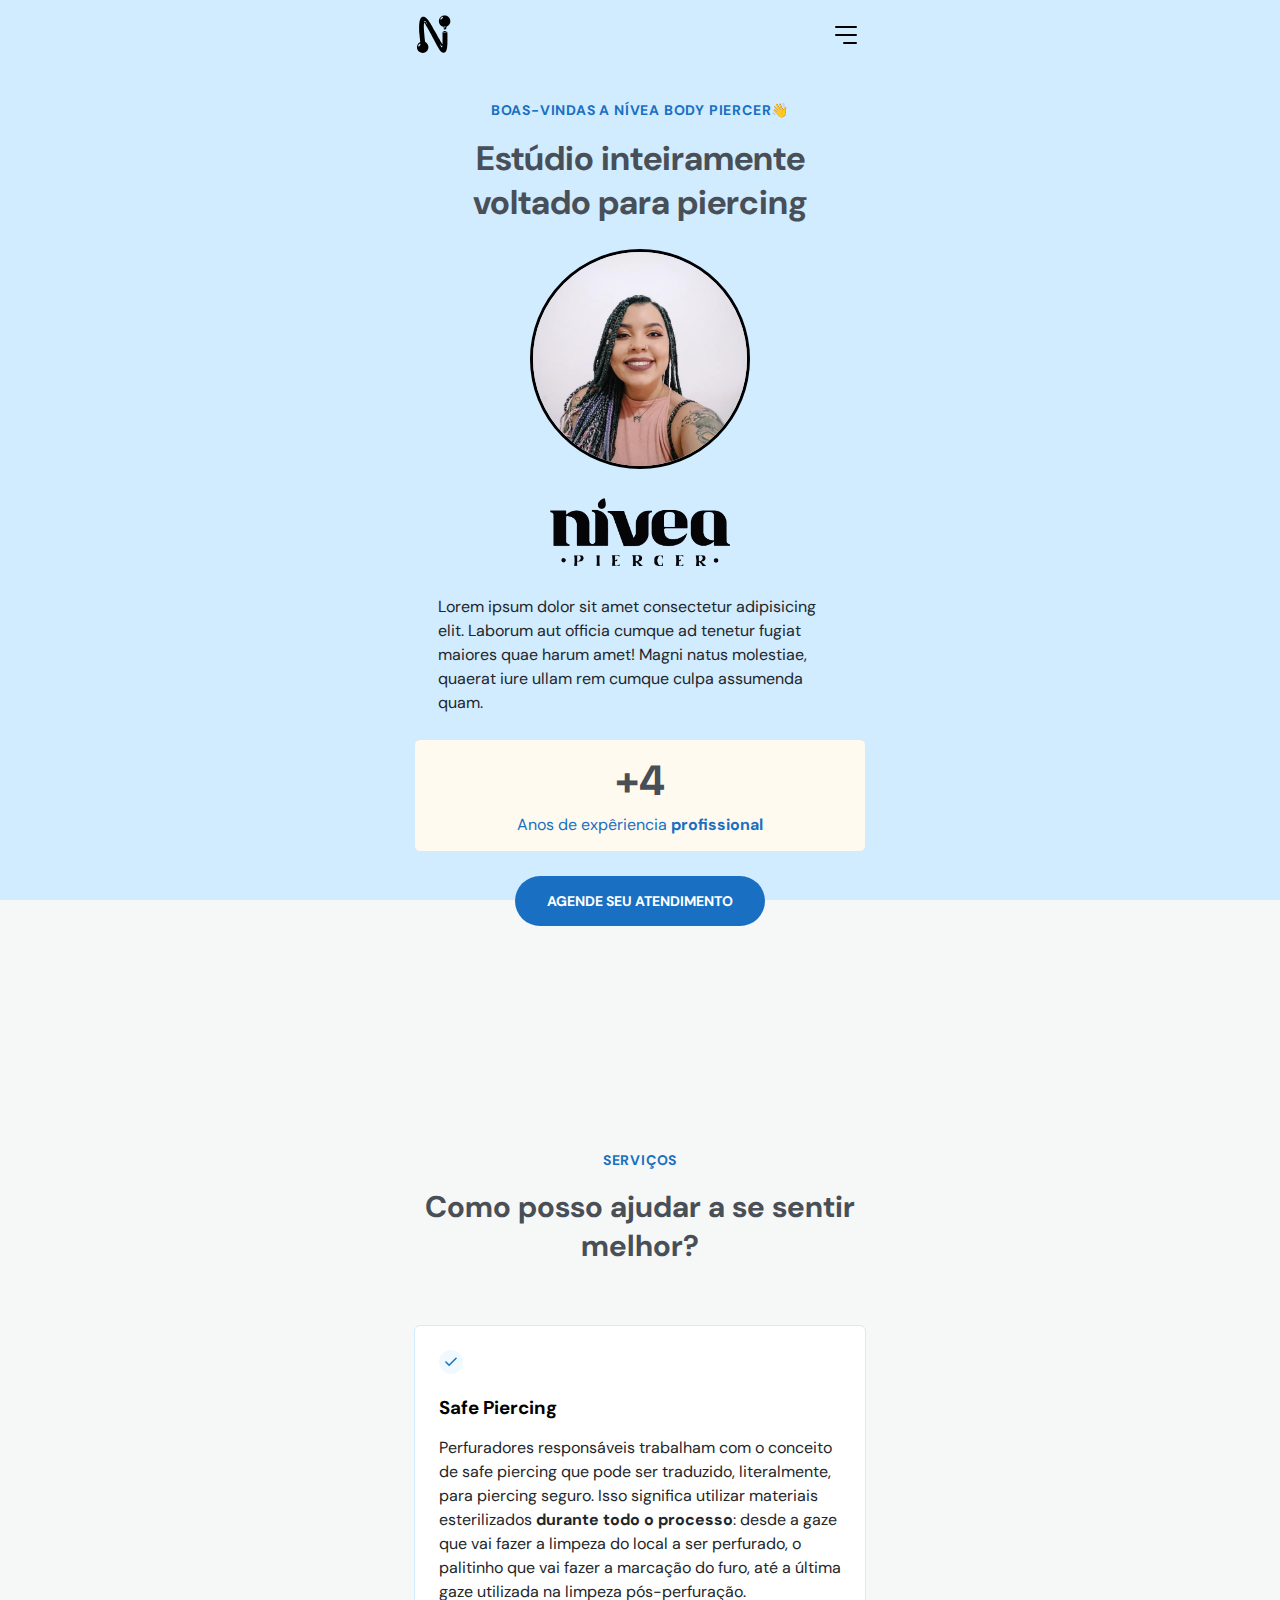
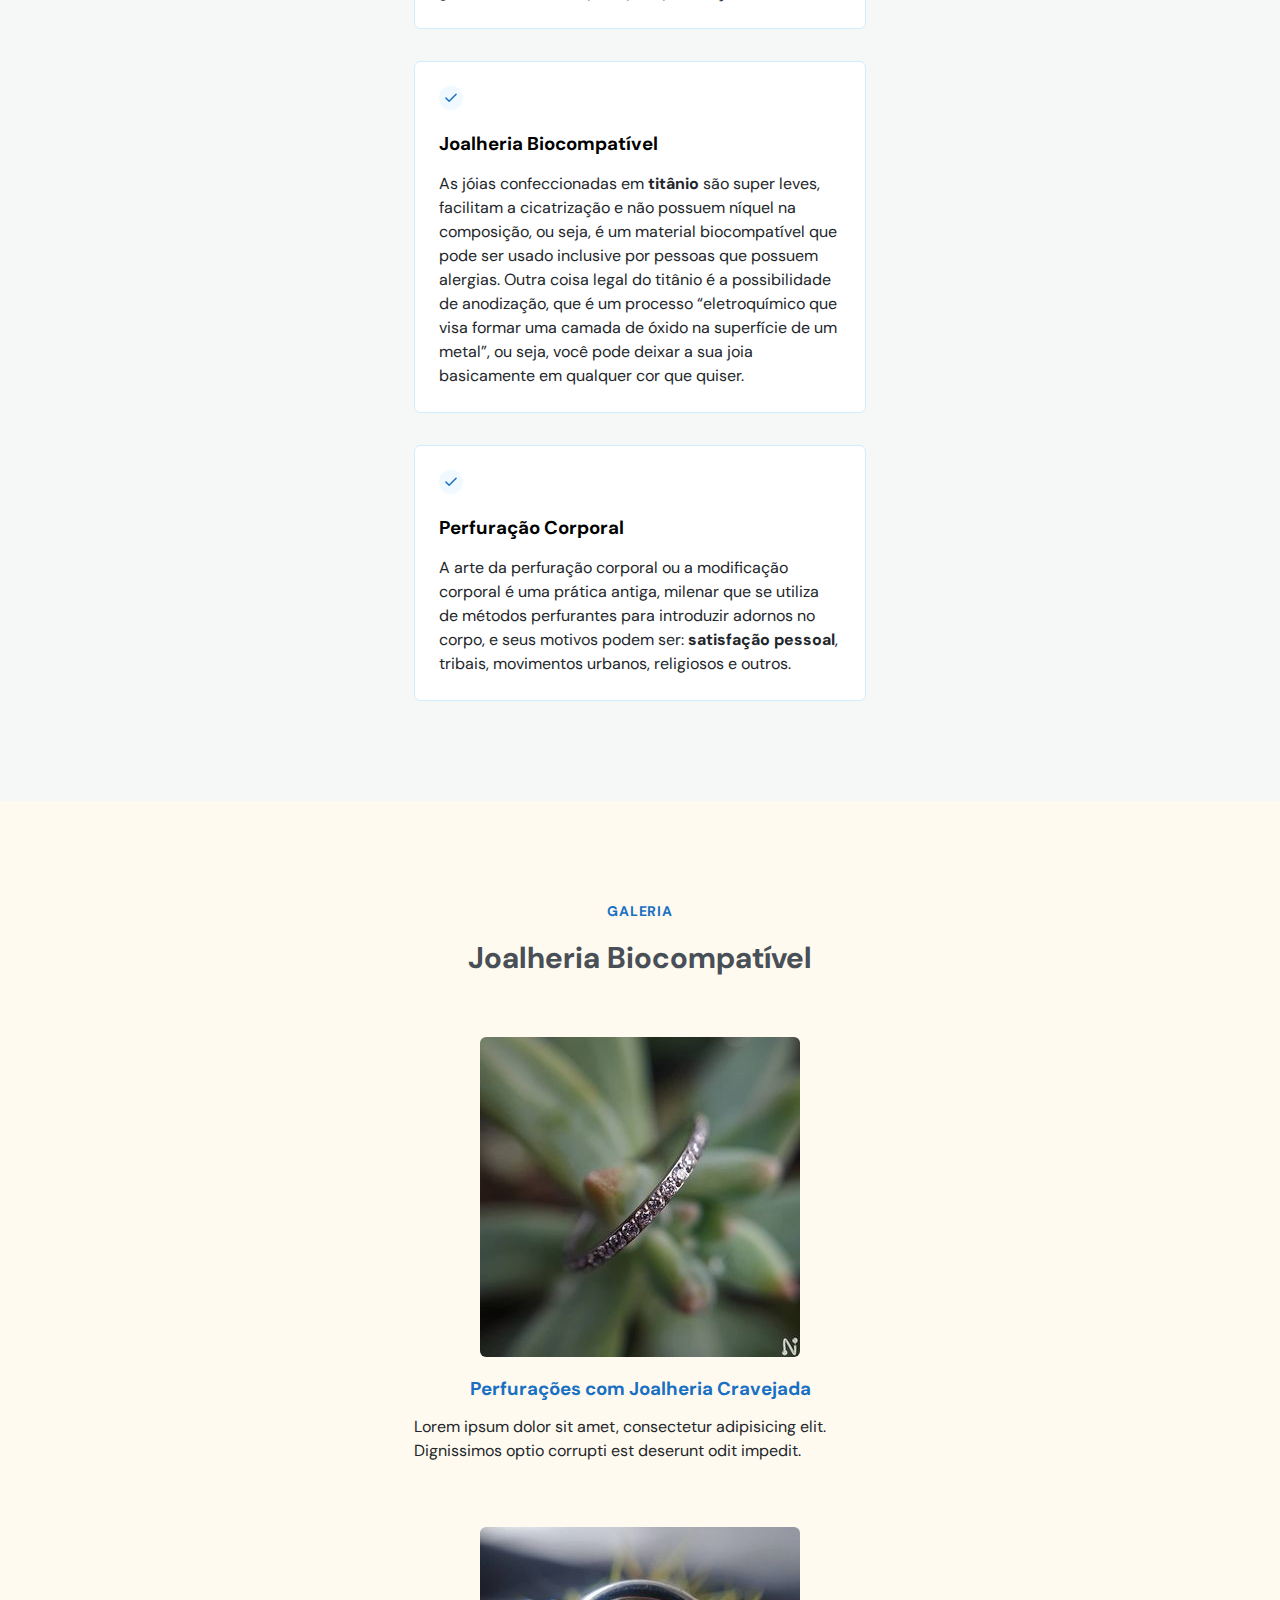
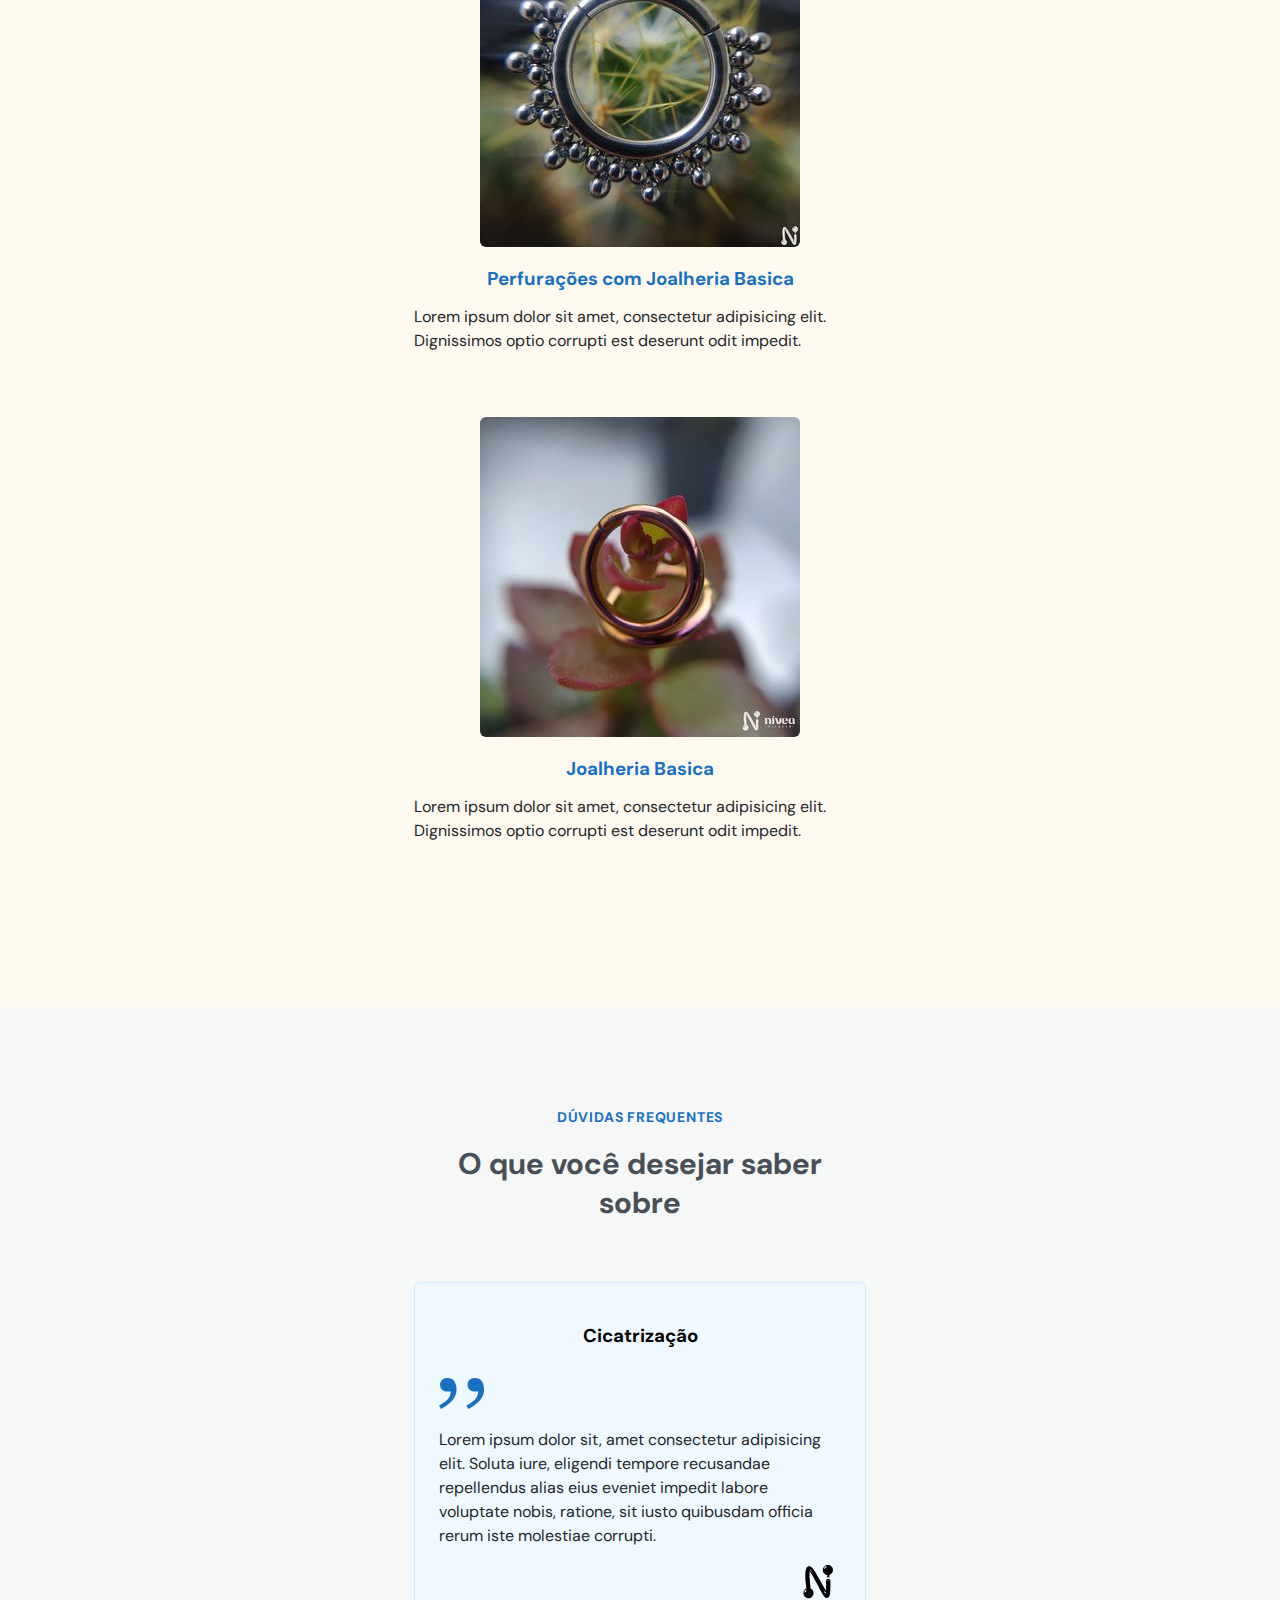
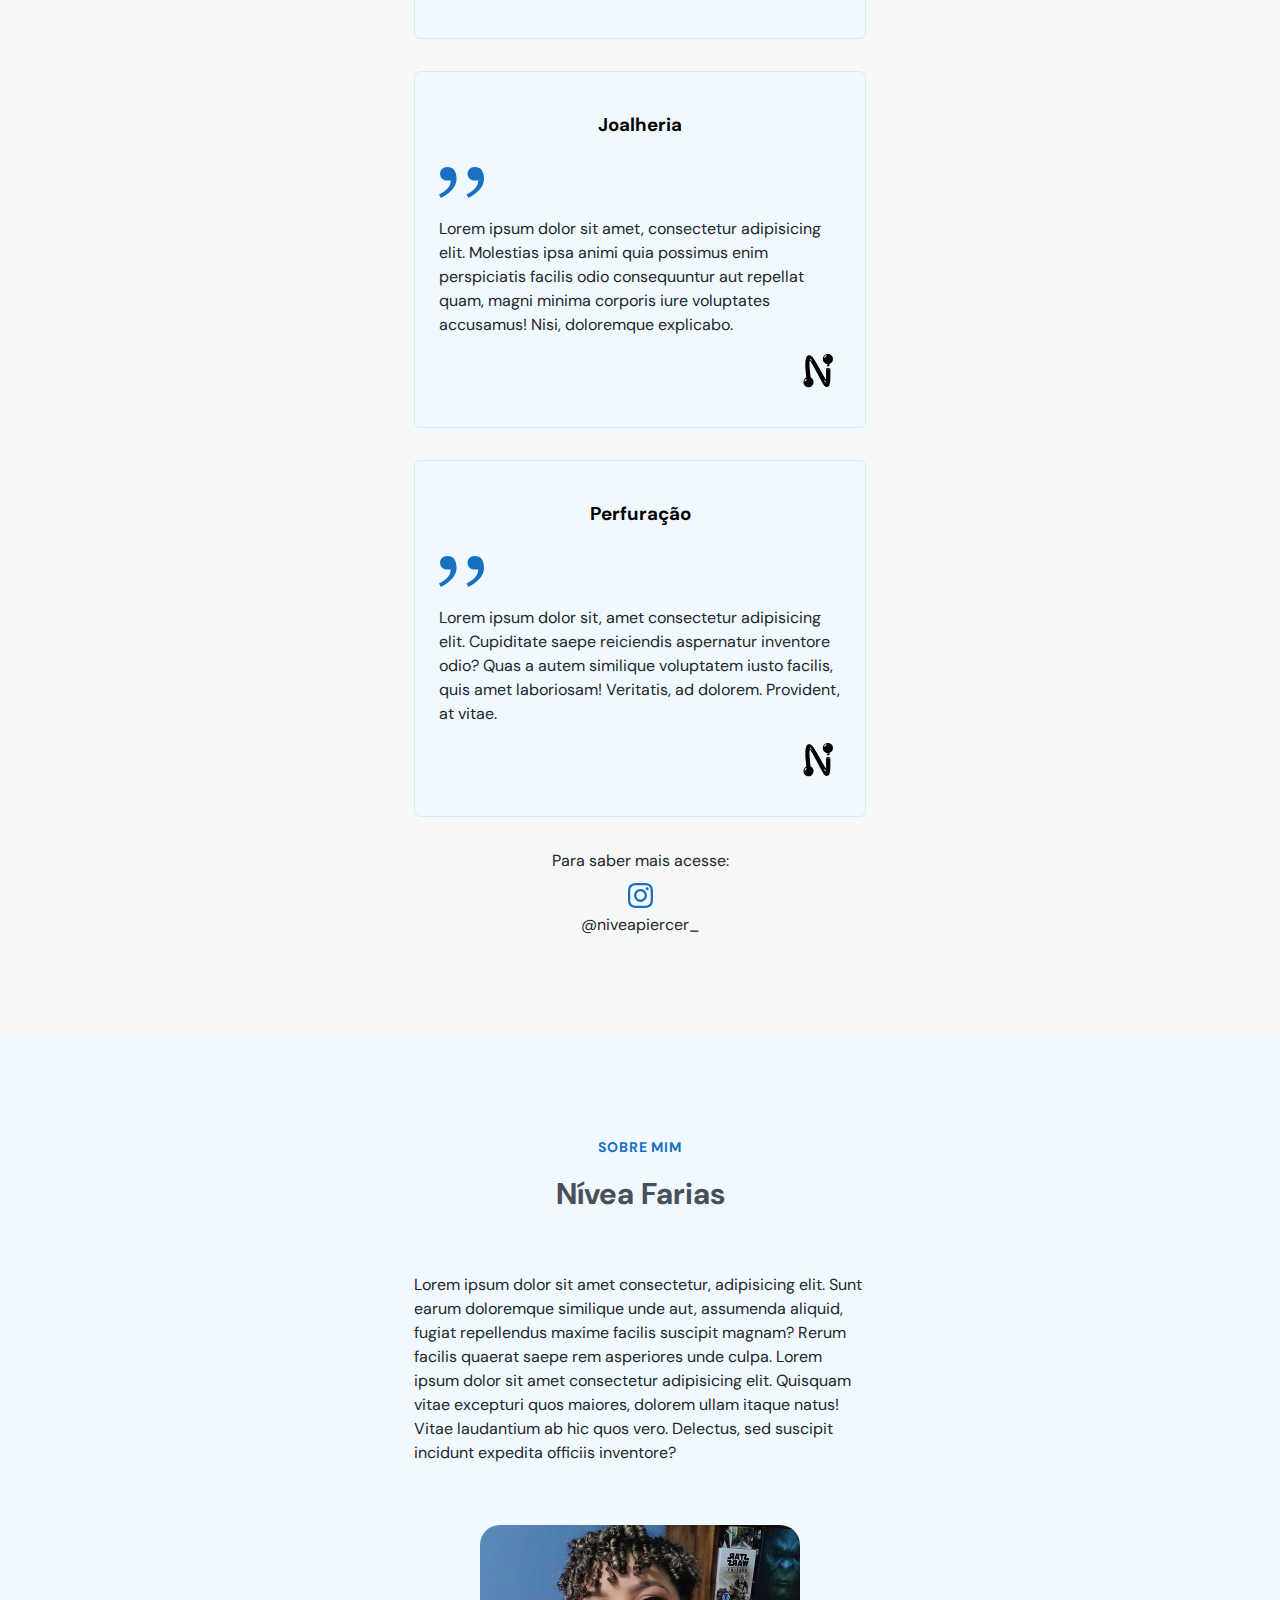
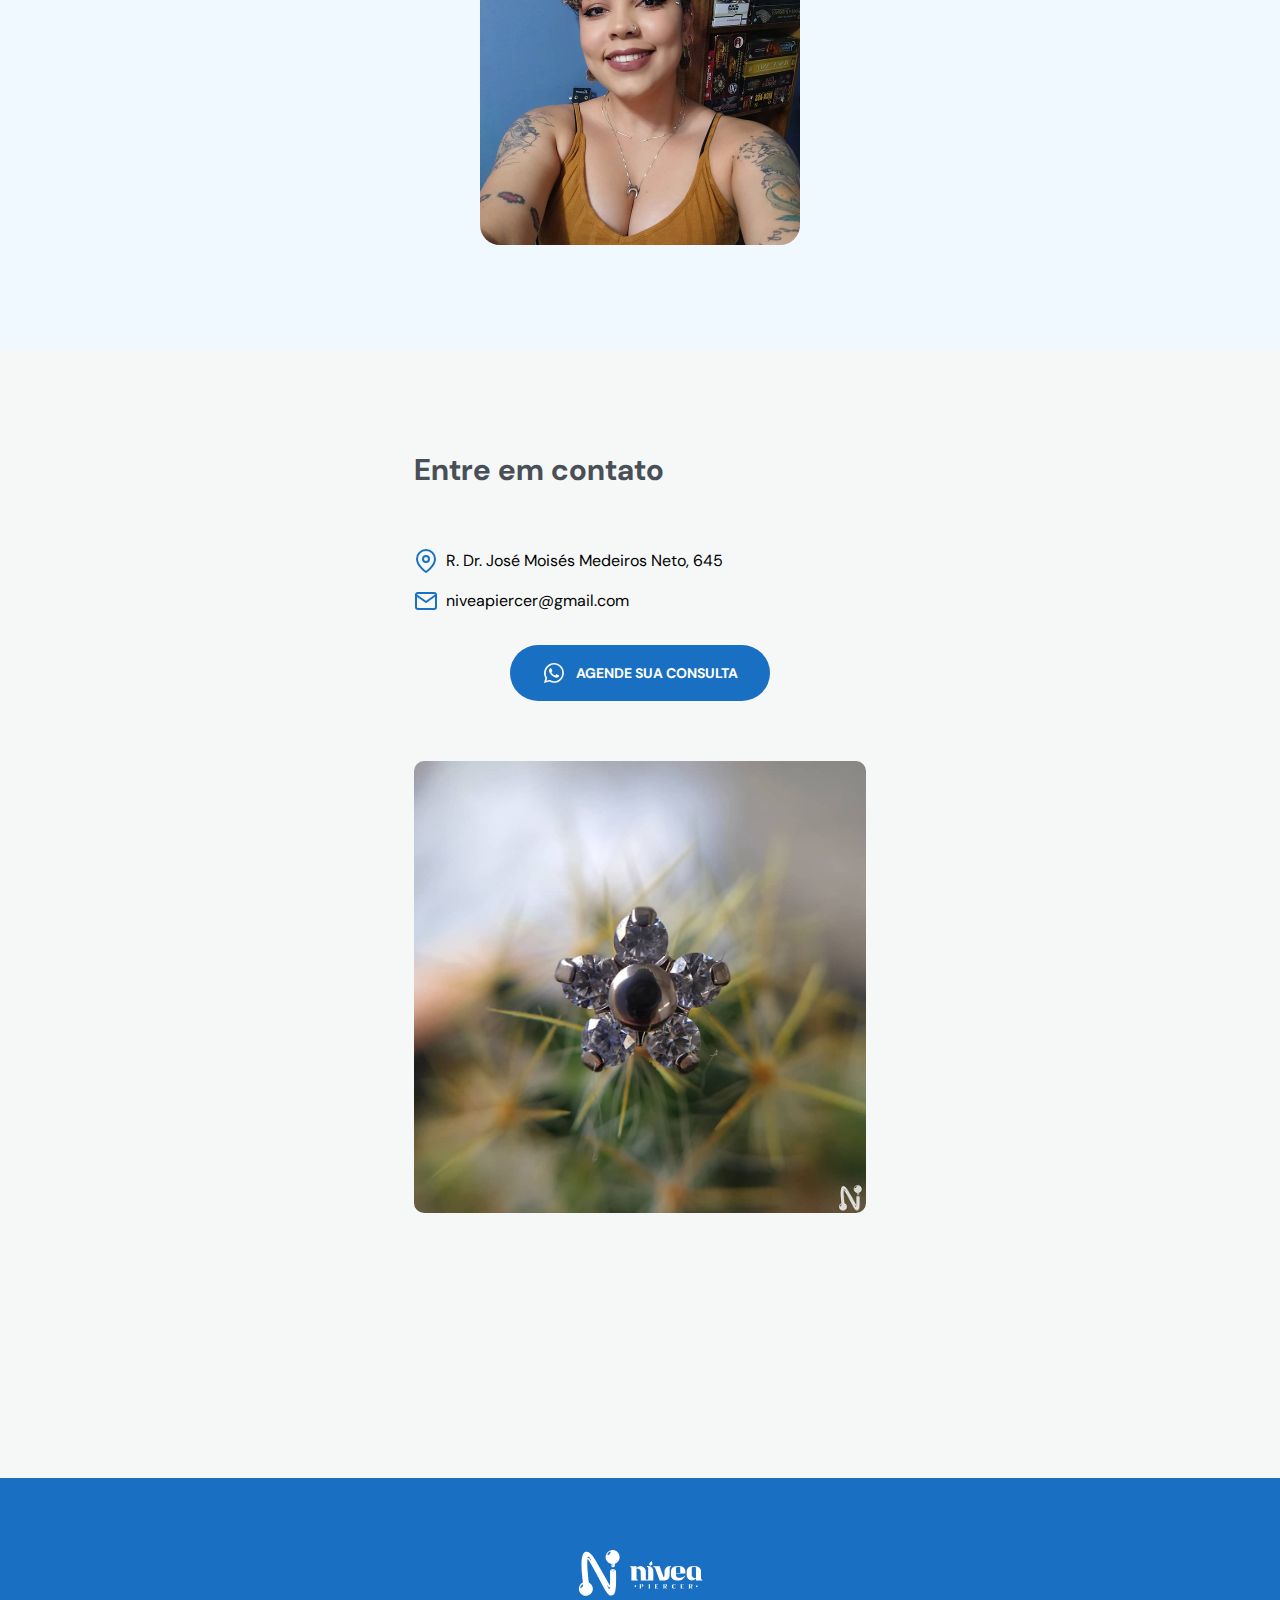
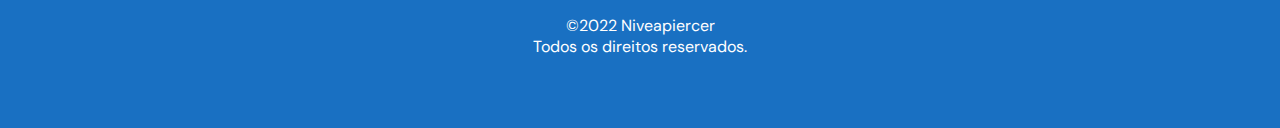
==== commit a328a48a: "add footer" ====
--- a/index.html
+++ b/index.html
@@ -235,8 +235,8 @@
                 <div class="content">
                     <div class="galery-link">
                         <a href="./portfolio.html">
-                            <img src="./assets/joia01.jpg" alt="">
-                            <h3>Joalheria Basica</h3>
+                            <img src="./assets/joia03.jpg" alt="">
+                            <h3>Perfurações com Joalheria Cravejada</h3>
                         </a>
                         
                         <p>
@@ -247,8 +247,8 @@
 
                     <div class="galery-link">
                         <a href="./portfolio.html">
-                            <img src="./assets/joia02.jpg" alt="">
-                            <h3>Joalheria Basica</h3>
+                            <img src="./assets/joia01.jpg" alt="">
+                            <h3>Perfurações com Joalheria Basica</h3>
                         </a>
                         
                         <p>
@@ -259,7 +259,7 @@
 
                     <div class="galery-link">
                         <a href="./portfolio.html">
-                            <img src="./assets/joia03.jpg" alt="">
+                            <img src="./assets/joia02.jpg" alt="">
                             <h3>Joalheria Basica</h3>
                         </a>
                         
@@ -587,6 +587,132 @@
         </div>
     </section>
 
+    <footer>
+        <div class="container">
+            <div class="content">
+                <a href="#home" class="logo">
+                    <svg class="logo" width="50" height="72" viewBox="0 0 1482 728" preserveAspectRatio="xMidYMid meet"> 
+                    <g transform="translate(0.000000,728.000000) scale(0.100000,-0.100000)" fill="#000000" stroke="none">
+                    <path d="M4513 6049 c-254 -42 -488 -259 -553 -513 -52 -205 -23 -400 85 -567
+                    87 -134 209 -231 348 -277 54 -17 82 -31 80 -39 -8 -23 21 -24 79 -4 54 18
+                    250 41 237 27 -3 -4 -45 -13 -93 -22 -111 -19 -211 -54 -211 -74 0 -18 22 -18
+                    100 4 33 9 92 18 130 21 61 4 64 3 27 -5 -159 -34 -283 -92 -256 -120 8 -7 26
+                    -3 67 16 41 18 79 27 135 29 66 4 70 3 30 -4 -143 -27 -216 -67 -205 -112 7
+                    -29 71 -72 132 -89 39 -11 51 -10 91 5 25 9 63 34 85 55 33 31 40 44 39 76 0
+                    33 4 143 9 206 1 10 19 23 49 34 26 10 78 38 115 63 269 177 385 528 276 831
+                    -118 326 -449 517 -796 459z m-88 -156 c13 -12 15 -26 11 -57 -14 -84 -77
+                    -175 -170 -243 -51 -37 -67 -43 -100 -41 -34 3 -41 7 -47 32 -21 78 128 272
+                    238 312 49 17 49 17 68 -3z m255 -1445 c-19 -5 -54 -16 -77 -23 -24 -7 -43 -9
+                    -43 -4 0 14 24 23 75 30 73 9 85 8 45 -3z"/>
+                    <path d="M1903 5881 c-151 -52 -247 -182 -316 -427 -77 -279 -103 -550 -93
+                    -979 6 -253 21 -572 30 -650 2 -16 7 -64 11 -105 10 -120 33 -344 66 -643 17
+                    -153 28 -285 25 -292 -3 -8 -23 -23 -45 -34 -94 -48 -203 -160 -265 -273 -148
+                    -268 -103 -604 111 -828 85 -90 173 -147 288 -187 72 -25 93 -27 220 -27 157
+                    -1 212 11 325 70 272 142 427 446 376 741 -36 208 -149 378 -328 493 l-77 50
+                    -6 57 c-3 32 -11 90 -16 128 -6 39 -12 93 -14 120 -4 46 -7 70 -20 195 -6 56
+                    -18 192 -50 570 -14 162 -27 318 -30 345 -3 28 -8 176 -11 330 -7 301 5 519
+                    32 584 l16 36 42 -47 c39 -43 81 -112 191 -313 21 -38 85 -151 143 -250 116
+                    -198 252 -436 252 -441 0 -2 116 -214 202 -369 22 -38 58 -108 80 -155 23 -47
+                    60 -119 83 -160 23 -41 53 -93 65 -115 13 -22 59 -110 103 -195 71 -137 140
+                    -269 307 -585 130 -247 321 -573 434 -740 83 -123 216 -257 292 -292 51 -24
+                    71 -28 154 -28 338 0 456 252 508 1080 13 211 6 1369 -9 1437 -12 55 -51 92
+                    -121 111 -166 48 -376 21 -448 -57 l-25 -28 2 -711 c1 -392 -1 -731 -5 -755
+                    l-7 -43 -26 28 c-29 31 -135 211 -326 553 -14 25 -54 92 -88 150 -35 58 -106
+                    184 -158 280 -151 280 -280 508 -431 760 -77 129 -158 269 -180 310 -153 293
+                    -386 667 -558 897 -250 334 -498 476 -705 404z m382 -554 c53 -57 128 -191
+                    189 -339 20 -48 36 -90 36 -95 0 -4 -19 26 -41 67 -22 41 -53 87 -69 101 -29
+                    27 -70 98 -70 122 0 29 -69 75 -130 87 -19 4 -43 11 -52 15 -13 5 -19 -2 -28
+                    -37 -19 -75 -30 -88 -24 -28 7 58 37 139 57 152 7 4 28 8 47 8 29 0 42 -9 85
+                    -53z m2595 -1282 c16 -8 32 -24 35 -36 17 -52 -71 -84 -230 -83 -119 0 -199
+                    17 -220 47 -20 28 -19 32 7 57 23 21 51 29 30 8 -19 -19 -14 -48 11 -57 64
+                    -24 169 -33 255 -21 48 7 95 17 105 22 26 13 21 45 -10 62 -36 20 -21 21 17 1z
+                    m-770 -1552 c24 -46 47 -83 52 -83 5 0 27 -28 49 -62 22 -35 44 -63 50 -62 5
+                    1 25 2 44 3 27 1 35 5 35 20 0 27 10 51 22 51 12 0 2 -97 -17 -170 -13 -49
+                    -35 -80 -56 -80 -31 0 -137 201 -204 386 -41 114 -35 113 25 -3z m-2477 76
+                    c33 -18 38 -30 31 -74 -10 -63 -38 -116 -90 -174 -99 -110 -160 -136 -189 -81
+                    -13 25 -13 38 -4 75 22 85 125 221 189 249 43 19 37 18 63 5z"/>
+                    <path d="M8536 4887 c-120 -64 -204 -178 -193 -259 3 -23 14 -53 25 -67 71
+                    -96 194 -95 266 2 18 25 21 43 21 135 0 110 -25 222 -49 222 -6 0 -38 -15 -70
+                    -33z"/>
+                    <path d="M8108 4435 c-5 -5 -8 -20 -8 -34 0 -22 7 -28 47 -41 34 -11 54 -25
+                    71 -49 l22 -35 -2 -574 -3 -574 -37 -34 c-59 -53 -131 -45 -176 20 -22 32 -22
+                    35 -22 434 0 252 -4 421 -11 454 -39 188 -195 356 -374 403 -160 41 -380 -9
+                    -507 -116 l-48 -40 0 85 0 86 -325 0 -325 0 0 -30 c0 -20 6 -33 18 -36 57 -19
+                    76 -31 93 -58 18 -29 19 -62 19 -668 l0 -638 330 0 330 0 0 28 c0 25 -6 31
+                    -38 40 -21 6 -51 25 -67 42 l-30 31 -3 534 -3 533 43 -5 c191 -21 304 -88 362
+                    -212 20 -45 21 -60 24 -518 l3 -473 634 0 635 0 0 478 c0 284 -4 503 -11 542
+                    -29 182 -179 351 -359 404 -60 18 -270 33 -282 21z"/>
+                    <path d="M10990 4420 c-213 -27 -386 -183 -435 -392 -22 -94 -21 -563 1 -639
+                    93 -311 372 -449 809 -399 121 14 195 34 285 77 142 68 293 252 316 386 l7 39
+                    -72 -56 c-135 -104 -254 -157 -399 -177 -127 -18 -266 7 -342 61 -69 49 -110
+                    158 -110 292 l0 78 475 0 475 0 0 133 c0 76 -6 161 -15 200 -36 173 -174 324
+                    -345 379 -58 18 -94 21 -325 24 -143 1 -289 -1 -325 -6z m424 -83 c15 -10 36
+                    -32 46 -50 18 -29 20 -52 20 -284 l0 -253 -215 0 -215 0 0 242 c0 223 2 245
+                    20 284 36 73 63 83 211 81 82 -2 111 -6 133 -20z"/>
+                    <path d="M8740 4387 c0 -30 4 -34 49 -50 58 -20 145 -95 170 -146 10 -20 112
+                    -301 227 -624 l209 -589 295 5 c325 5 351 9 459 72 99 58 187 162 223 265 34
+                    94 38 151 38 535 0 211 4 394 9 407 14 37 60 77 98 84 31 6 34 9 31 38 l-3 31
+                    -111 -1 c-177 -2 -280 -42 -389 -151 -63 -64 -96 -115 -127 -200 -19 -52 -22
+                    -87 -27 -333 -6 -272 -7 -276 -33 -325 -14 -27 -35 -58 -46 -68 -19 -18 -20
+                    -17 -30 10 -5 15 -90 251 -187 523 -97 272 -182 507 -187 523 l-10 27 -329 0
+                    -329 0 0 -33z"/>
+                    <path d="M12507 4405 c-173 -47 -316 -193 -362 -366 -18 -65 -21 -554 -5 -639
+                    35 -183 201 -358 380 -399 65 -15 185 -13 260 5 83 19 193 72 248 119 l42 37
+                    0 -86 0 -86 325 0 325 0 0 29 c0 23 -5 30 -27 36 -46 11 -74 34 -94 78 -17 39
+                    -19 71 -19 453 0 384 -1 416 -20 477 -50 161 -194 299 -356 341 -82 21 -622
+                    22 -697 1z m497 -68 c15 -10 36 -32 46 -50 19 -31 20 -54 20 -555 l0 -523 -47
+                    6 c-184 24 -290 84 -351 200 l-27 50 -3 375 c-2 206 0 389 3 407 8 43 49 91
+                    88 103 18 5 80 8 138 7 82 -2 111 -6 133 -20z"/>
+                    <path d="M7370 2591 c0 -6 5 -11 10 -11 15 0 13 -383 -2 -398 -9 -9 5 -12 65
+                    -12 45 0 77 4 77 10 0 6 -4 10 -10 10 -6 0 -10 33 -10 80 l0 80 73 0 c93 1
+                    147 24 170 73 26 54 22 101 -12 139 l-29 33 -166 3 c-113 2 -166 0 -166 -7z
+                    m240 -21 c28 -15 44 -73 31 -113 -19 -58 -86 -106 -125 -91 -13 5 -16 23 -16
+                    110 l0 104 46 0 c25 0 54 -4 64 -10z"/>
+                    <path d="M8280 2590 c0 -5 5 -10 10 -10 6 0 10 -72 10 -195 0 -123 -4 -195
+                    -10 -195 -5 0 -10 -4 -10 -10 0 -6 32 -10 75 -10 68 0 91 9 65 25 -6 4 -10 79
+                    -10 192 0 165 2 187 18 199 15 11 5 13 -65 14 -49 0 -83 -4 -83 -10z"/>
+                    <path d="M8928 2588 c15 -15 17 -398 2 -398 -5 0 -10 -5 -10 -10 0 -7 55 -10
+                    158 -8 l157 3 3 39 3 39 -36 -31 c-32 -28 -43 -32 -95 -32 l-60 0 0 90 0 90
+                    40 0 c40 0 40 0 40 39 l0 39 -29 -29 c-16 -16 -34 -29 -40 -29 -7 0 -11 35
+                    -11 100 l0 100 46 0 c49 0 76 -10 112 -43 l22 -20 0 36 0 37 -157 0 c-122 0
+                    -154 -3 -145 -12z"/>
+                    <path d="M9750 2594 c0 -3 7 -12 15 -20 12 -13 15 -48 15 -189 0 -141 -3 -176
+                    -15 -189 -8 -8 -15 -17 -15 -20 0 -3 37 -6 83 -6 70 1 80 3 65 14 -14 11 -18
+                    28 -18 87 l1 74 68 -75 c38 -41 66 -80 64 -87 -4 -10 13 -13 69 -13 l75 0 -86
+                    87 -85 86 39 14 c65 22 83 34 100 68 26 56 20 102 -19 141 l-34 34 -161 0
+                    c-89 0 -161 -3 -161 -6z m240 -24 c28 -15 44 -73 31 -113 -19 -58 -86 -106
+                    -125 -91 -13 5 -16 22 -16 103 0 54 3 101 7 104 10 11 82 8 103 -3z"/>
+                    <path d="M10758 2586 c-107 -39 -121 -64 -116 -211 l3 -117 32 -28 c57 -51
+                    198 -77 269 -50 21 8 29 8 36 -2 4 -7 7 22 7 67 l0 80 -15 -47 c-16 -53 -44
+                    -78 -89 -78 -71 0 -114 71 -115 186 0 100 23 150 86 182 47 25 107 -19 124
+                    -89 6 -27 8 -19 9 41 l1 75 -98 2 c-63 2 -110 -2 -134 -11z"/>
+                    <path d="M11518 2588 c15 -15 17 -398 2 -398 -5 0 -10 -5 -10 -10 0 -7 55 -10
+                    158 -8 l157 3 3 39 3 39 -36 -31 c-32 -28 -43 -32 -95 -32 l-60 0 0 90 0 90
+                    40 0 c40 0 40 0 40 39 l0 39 -29 -29 c-16 -16 -34 -29 -40 -29 -7 0 -11 35
+                    -11 100 l0 100 46 0 c49 0 76 -10 112 -43 l22 -20 0 36 0 37 -157 0 c-122 0
+                    -154 -3 -145 -12z"/>
+                    <path d="M12330 2594 c0 -3 7 -12 15 -20 12 -13 15 -48 15 -189 0 -141 -3
+                    -176 -15 -189 -8 -8 -15 -17 -15 -20 0 -3 37 -6 83 -6 70 1 80 3 65 14 -14 11
+                    -18 28 -18 87 l1 74 68 -75 c38 -41 66 -80 64 -87 -4 -10 13 -13 69 -13 l75 0
+                    -86 87 -85 86 39 14 c65 22 83 34 100 68 26 56 20 102 -19 141 l-34 34 -161 0
+                    c-89 0 -161 -3 -161 -6z m240 -24 c28 -15 44 -73 31 -113 -19 -58 -86 -106
+                    -125 -91 -13 5 -16 22 -16 103 0 54 3 101 7 104 10 11 82 8 103 -3z"/>
+                    <path d="M6885 2458 c-21 -25 -25 -38 -21 -62 13 -69 94 -99 141 -51 56 55 19
+                    145 -60 145 -25 0 -40 -8 -60 -32z"/>
+                    <path d="M13095 2455 c-52 -51 -15 -145 57 -145 35 0 88 48 88 80 0 29 -26 76
+                    -45 84 -35 13 -76 6 -100 -19z"/>
+                    </g>
+                    </svg>
+                </a>
+                <p>
+                    ©2022 Niveapiercer <br>
+                    Todos os direitos reservados.
+                </p>
+            </div>
+            
+        </div>
+    </footer>
+
     <a id="backToTopButton" class="" href="#home">
         <svg width="40" height="40" viewBox="0 0 40 40" fill="none" xmlns="http://www.w3.org/2000/svg">
             <circle cx="20" cy="20" r="20" fill="#1971C2"/>
--- a/css/style.css
+++ b/css/style.css
@@ -390,7 +390,11 @@
 /* Galery ------------------------- */
 
 #galery .content h3{
-    padding-bottom: 1.4rem;
+    padding-block: 1.4rem;
+}
+
+#galery .galery-link h3:hover{
+    color: var(--button-hover);
 }
 
 #galery .content p{
@@ -505,6 +509,29 @@
 #contact img{
     border-radius: 1rem;
     width: 100vw;
+}
+
+/* FOOTER --------------------- */
+footer{
+    background-color: var(--primary-color);
+    color: white;
+    height: 25rem;
+    margin-top: 16rem;
+}
+
+footer .container svg path{
+    fill: white;
+}
+
+footer .container svg.logo{
+    width: 15rem;
+}
+
+footer .content{
+    display: flex;
+    align-items: center;
+    flex-direction: column;
+    padding-block: 6rem;
 }
 
 
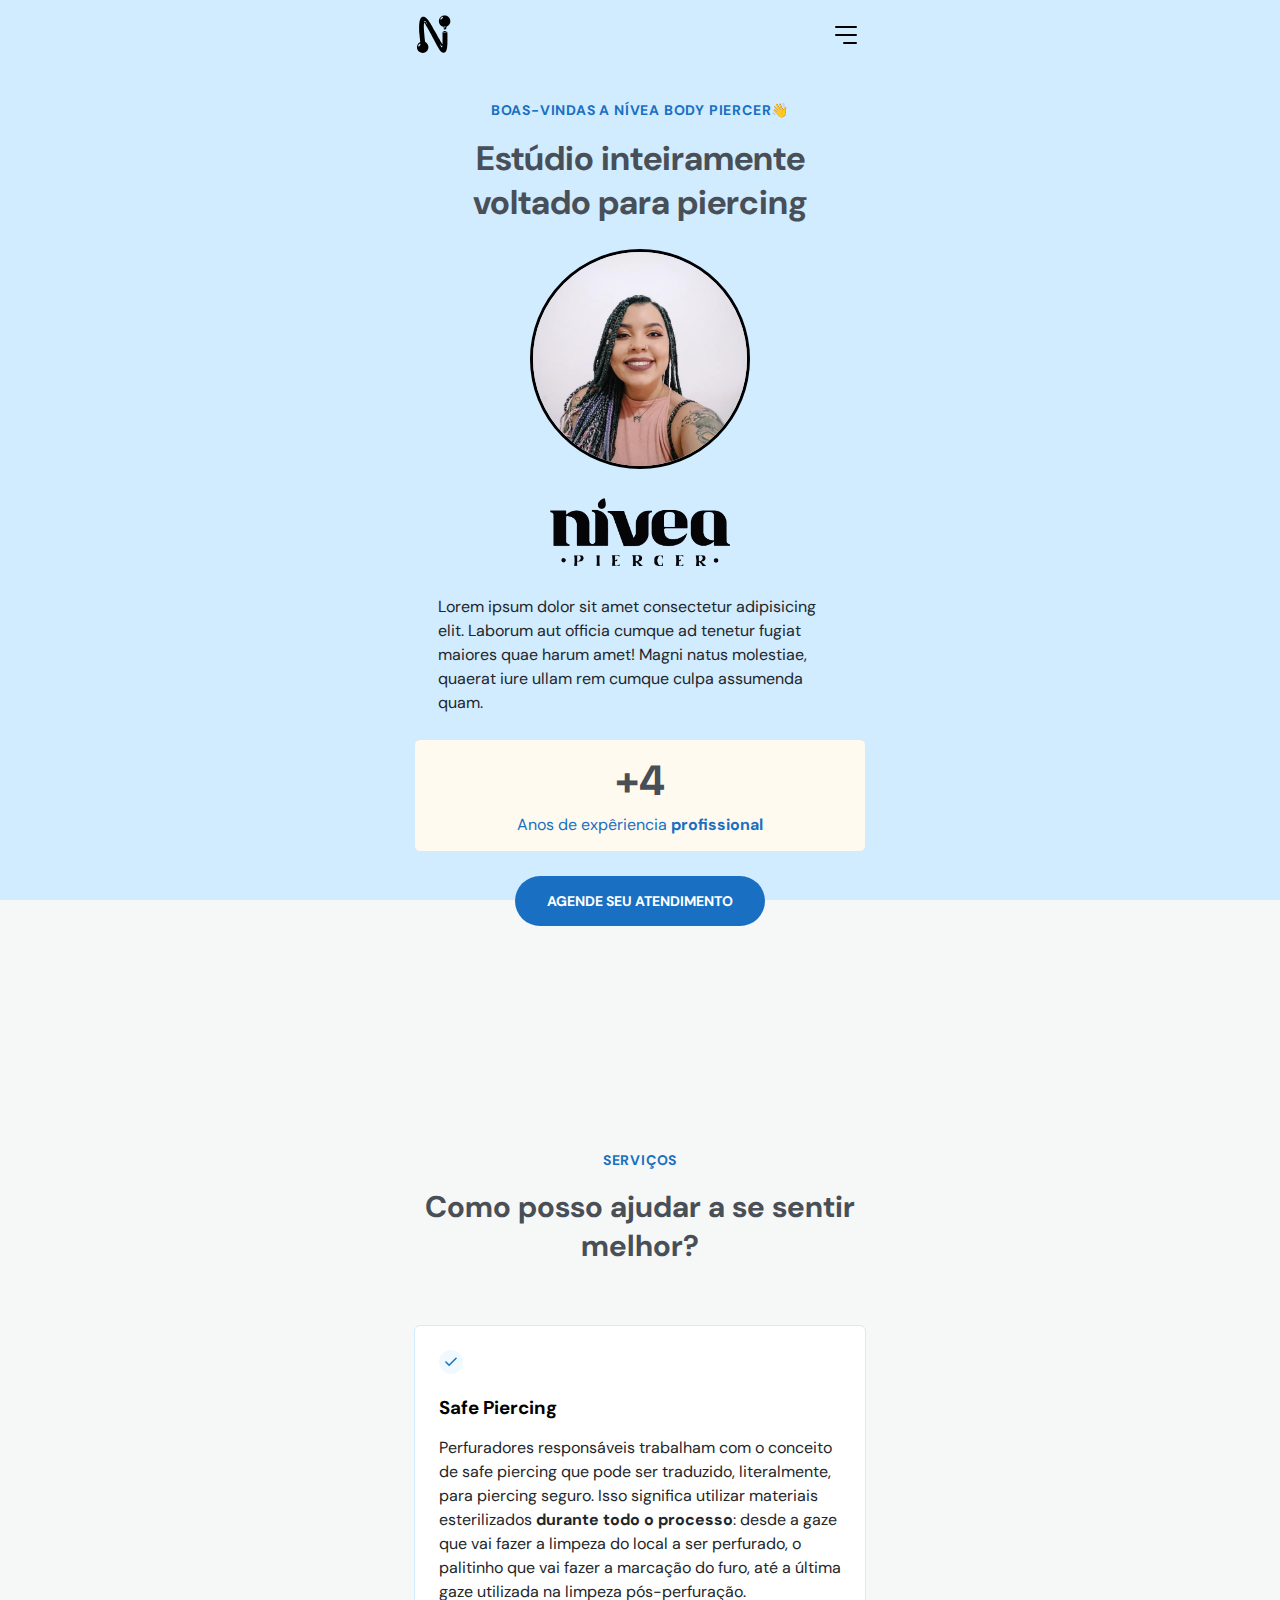
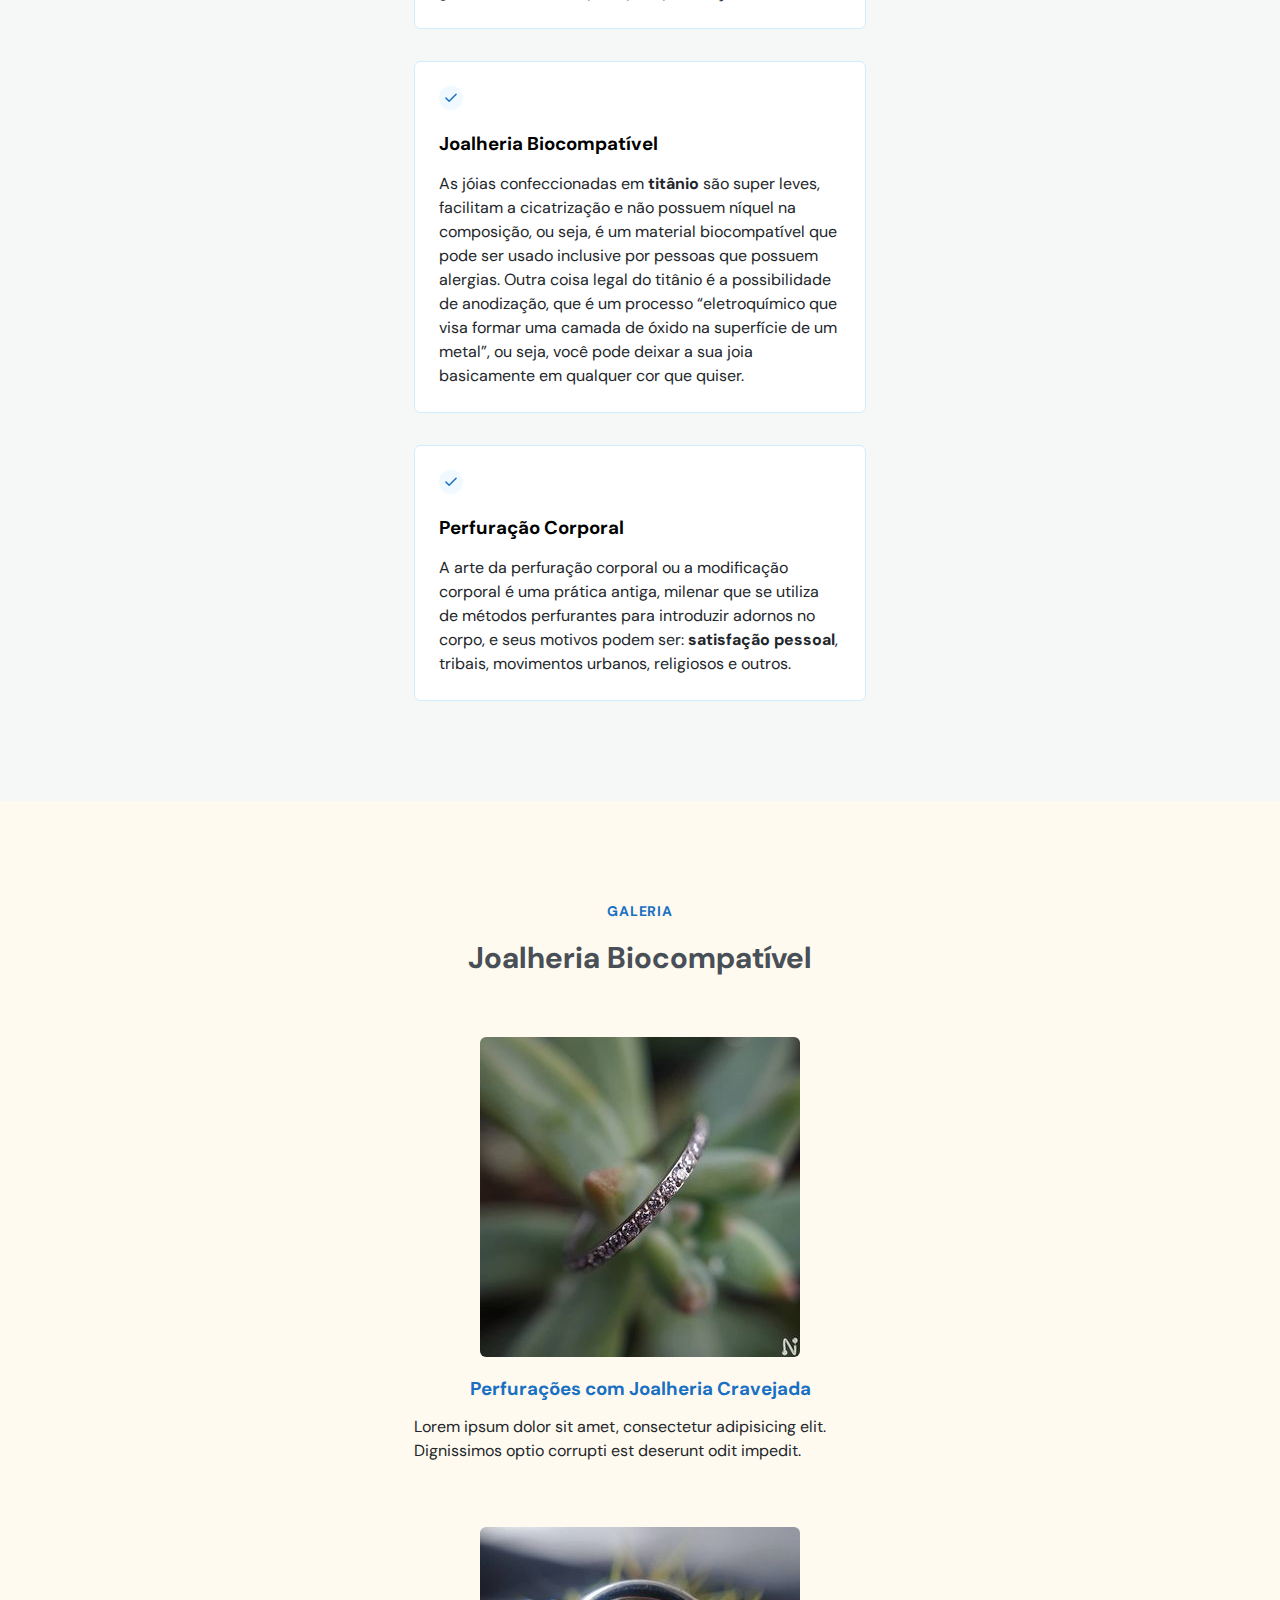
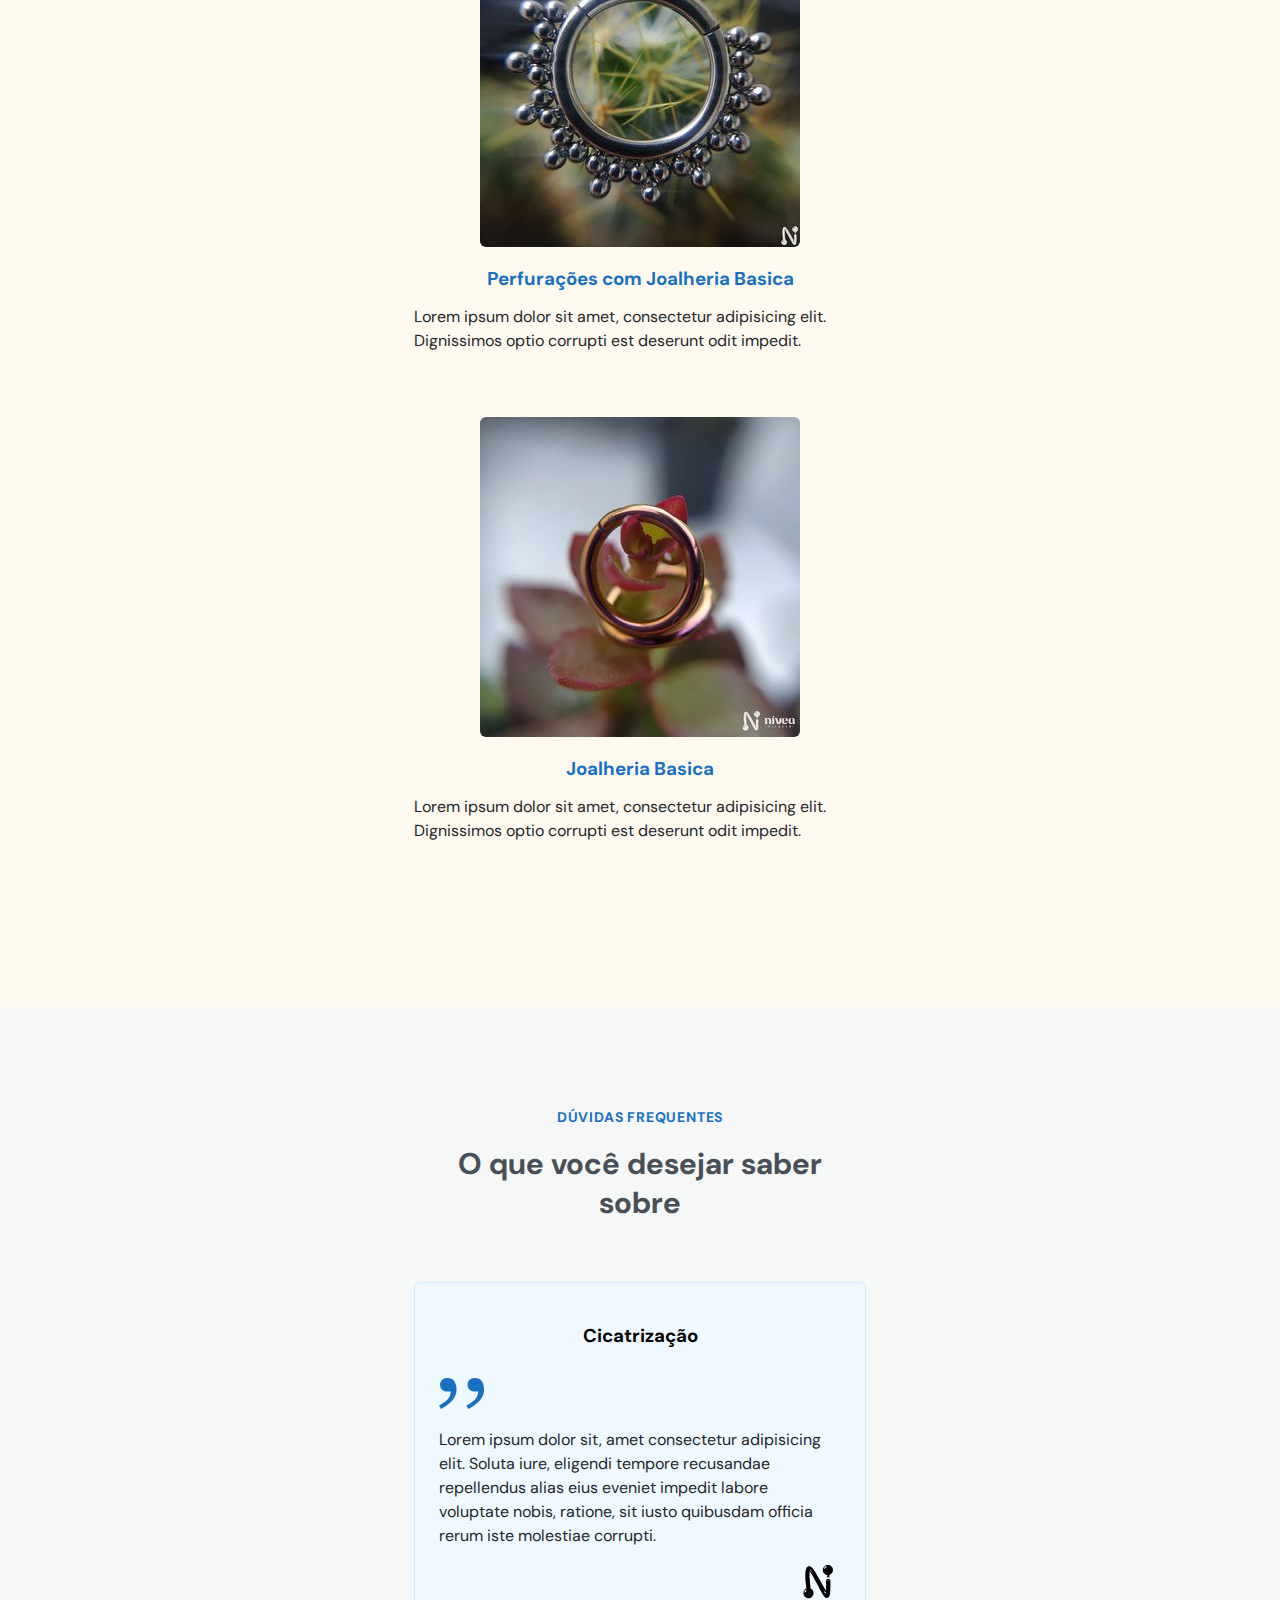
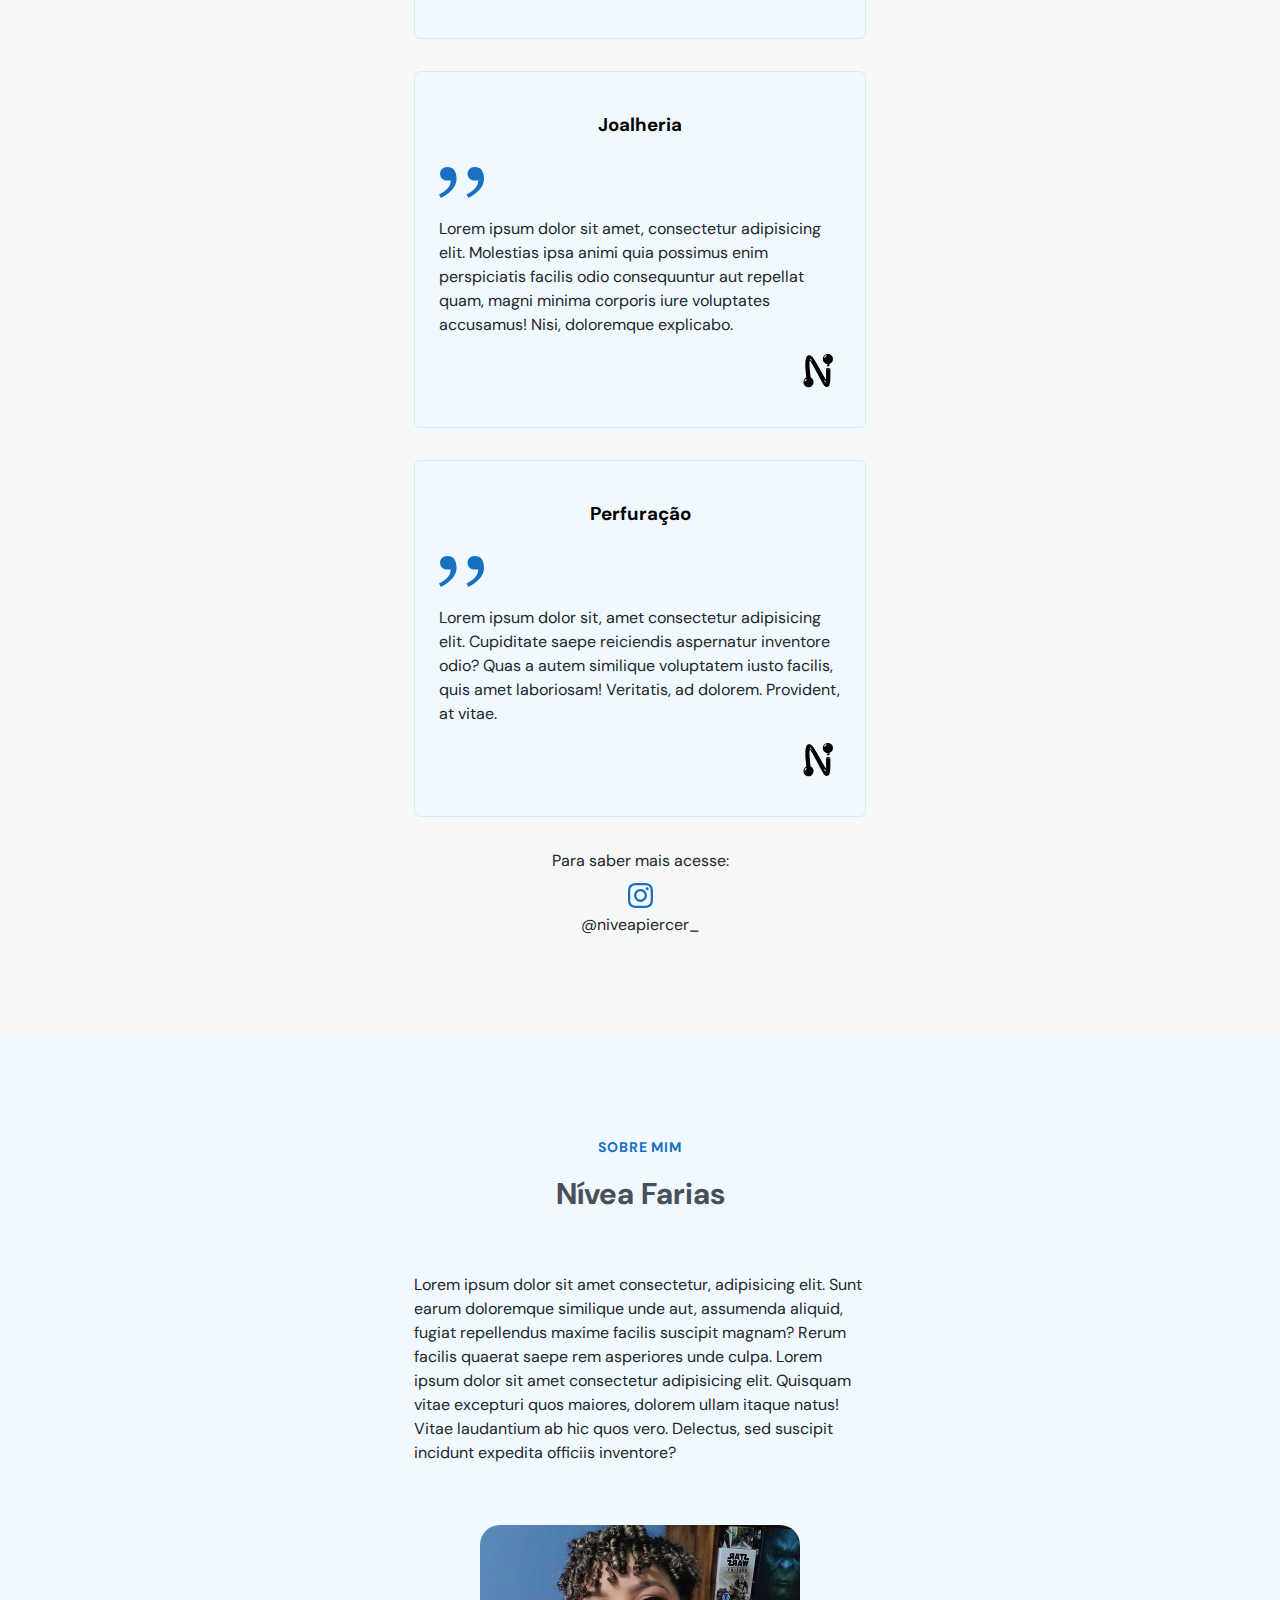
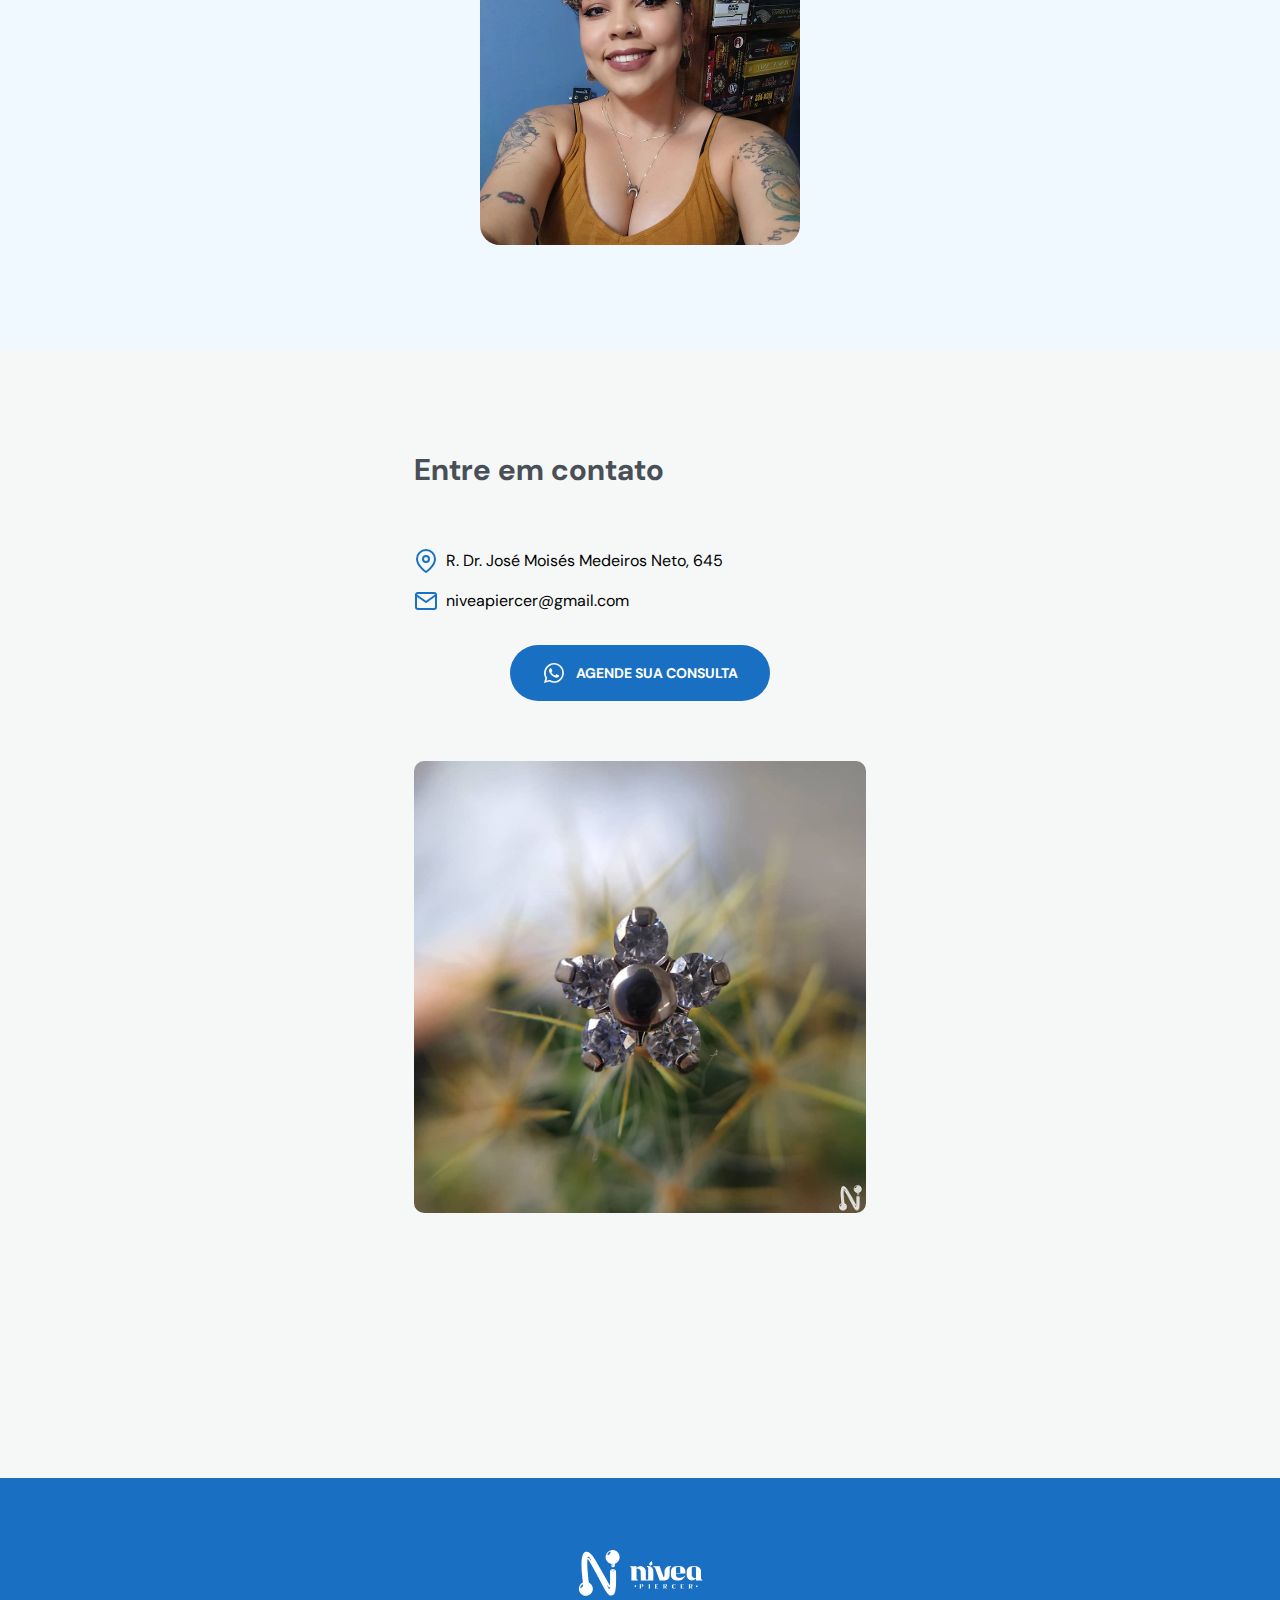
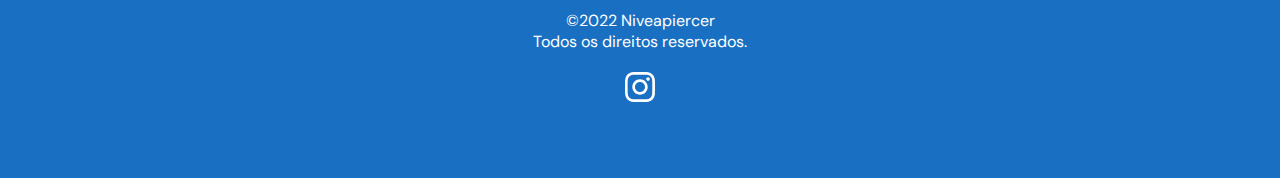
==== commit 34146505: "add footer" ====
--- a/index.html
+++ b/index.html
@@ -590,8 +590,7 @@
     <footer>
         <div class="container">
             <div class="content">
-                <a href="#home" class="logo">
-                    <svg class="logo" width="50" height="72" viewBox="0 0 1482 728" preserveAspectRatio="xMidYMid meet"> 
+                <svg class="logo" width="50" height="72" viewBox="0 0 1482 728" preserveAspectRatio="xMidYMid meet"> 
                     <g transform="translate(0.000000,728.000000) scale(0.100000,-0.100000)" fill="#000000" stroke="none">
                     <path d="M4513 6049 c-254 -42 -488 -259 -553 -513 -52 -205 -23 -400 85 -567
                     87 -134 209 -231 348 -277 54 -17 82 -31 80 -39 -8 -23 21 -24 79 -4 54 18
@@ -702,12 +701,17 @@
                     <path d="M13095 2455 c-52 -51 -15 -145 57 -145 35 0 88 48 88 80 0 29 -26 76
                     -45 84 -35 13 -76 6 -100 -19z"/>
                     </g>
-                    </svg>
-                </a>
+                </svg>
                 <p>
                     ©2022 Niveapiercer <br>
                     Todos os direitos reservados.
                 </p>
+                <a href="https://www.instagram.com/niveapiercer_" target="_blank">
+                    <svg class="instagram" role="img" viewBox="0 0 24 24" xmlns="http://www.w3.org/2000/svg">
+                        <title>Instagram</title>
+                        <path d="M12 0C8.74 0 8.333.015 7.053.072 5.775.132 4.905.333 4.14.63c-.789.306-1.459.717-2.126 1.384S.935 3.35.63 4.14C.333 4.905.131 5.775.072 7.053.012 8.333 0 8.74 0 12s.015 3.667.072 4.947c.06 1.277.261 2.148.558 2.913.306.788.717 1.459 1.384 2.126.667.666 1.336 1.079 2.126 1.384.766.296 1.636.499 2.913.558C8.333 23.988 8.74 24 12 24s3.667-.015 4.947-.072c1.277-.06 2.148-.262 2.913-.558.788-.306 1.459-.718 2.126-1.384.666-.667 1.079-1.335 1.384-2.126.296-.765.499-1.636.558-2.913.06-1.28.072-1.687.072-4.947s-.015-3.667-.072-4.947c-.06-1.277-.262-2.149-.558-2.913-.306-.789-.718-1.459-1.384-2.126C21.319 1.347 20.651.935 19.86.63c-.765-.297-1.636-.499-2.913-.558C15.667.012 15.26 0 12 0zm0 2.16c3.203 0 3.585.016 4.85.071 1.17.055 1.805.249 2.227.415.562.217.96.477 1.382.896.419.42.679.819.896 1.381.164.422.36 1.057.413 2.227.057 1.266.07 1.646.07 4.85s-.015 3.585-.074 4.85c-.061 1.17-.256 1.805-.421 2.227-.224.562-.479.96-.899 1.382-.419.419-.824.679-1.38.896-.42.164-1.065.36-2.235.413-1.274.057-1.649.07-4.859.07-3.211 0-3.586-.015-4.859-.074-1.171-.061-1.816-.256-2.236-.421-.569-.224-.96-.479-1.379-.899-.421-.419-.69-.824-.9-1.38-.165-.42-.359-1.065-.42-2.235-.045-1.26-.061-1.649-.061-4.844 0-3.196.016-3.586.061-4.861.061-1.17.255-1.814.42-2.234.21-.57.479-.96.9-1.381.419-.419.81-.689 1.379-.898.42-.166 1.051-.361 2.221-.421 1.275-.045 1.65-.06 4.859-.06l.045.03zm0 3.678c-3.405 0-6.162 2.76-6.162 6.162 0 3.405 2.76 6.162 6.162 6.162 3.405 0 6.162-2.76 6.162-6.162 0-3.405-2.76-6.162-6.162-6.162zM12 16c-2.21 0-4-1.79-4-4s1.79-4 4-4 4 1.79 4 4-1.79 4-4 4zm7.846-10.405c0 .795-.646 1.44-1.44 1.44-.795 0-1.44-.646-1.44-1.44 0-.794.646-1.439 1.44-1.439.793-.001 1.44.645 1.44 1.439z"/>
+                    </svg>
+                </a>
             </div>
             
         </div>
--- a/css/style.css
+++ b/css/style.css
@@ -515,7 +515,7 @@
 footer{
     background-color: var(--primary-color);
     color: white;
-    height: 25rem;
+    height: 30rem;
     margin-top: 16rem;
 }
 
@@ -525,6 +525,11 @@
 
 footer .container svg.logo{
     width: 15rem;
+}
+
+footer .container svg.instagram{
+    width: 3rem;
+    margin-top: 2rem;
 }
 
 footer .content{
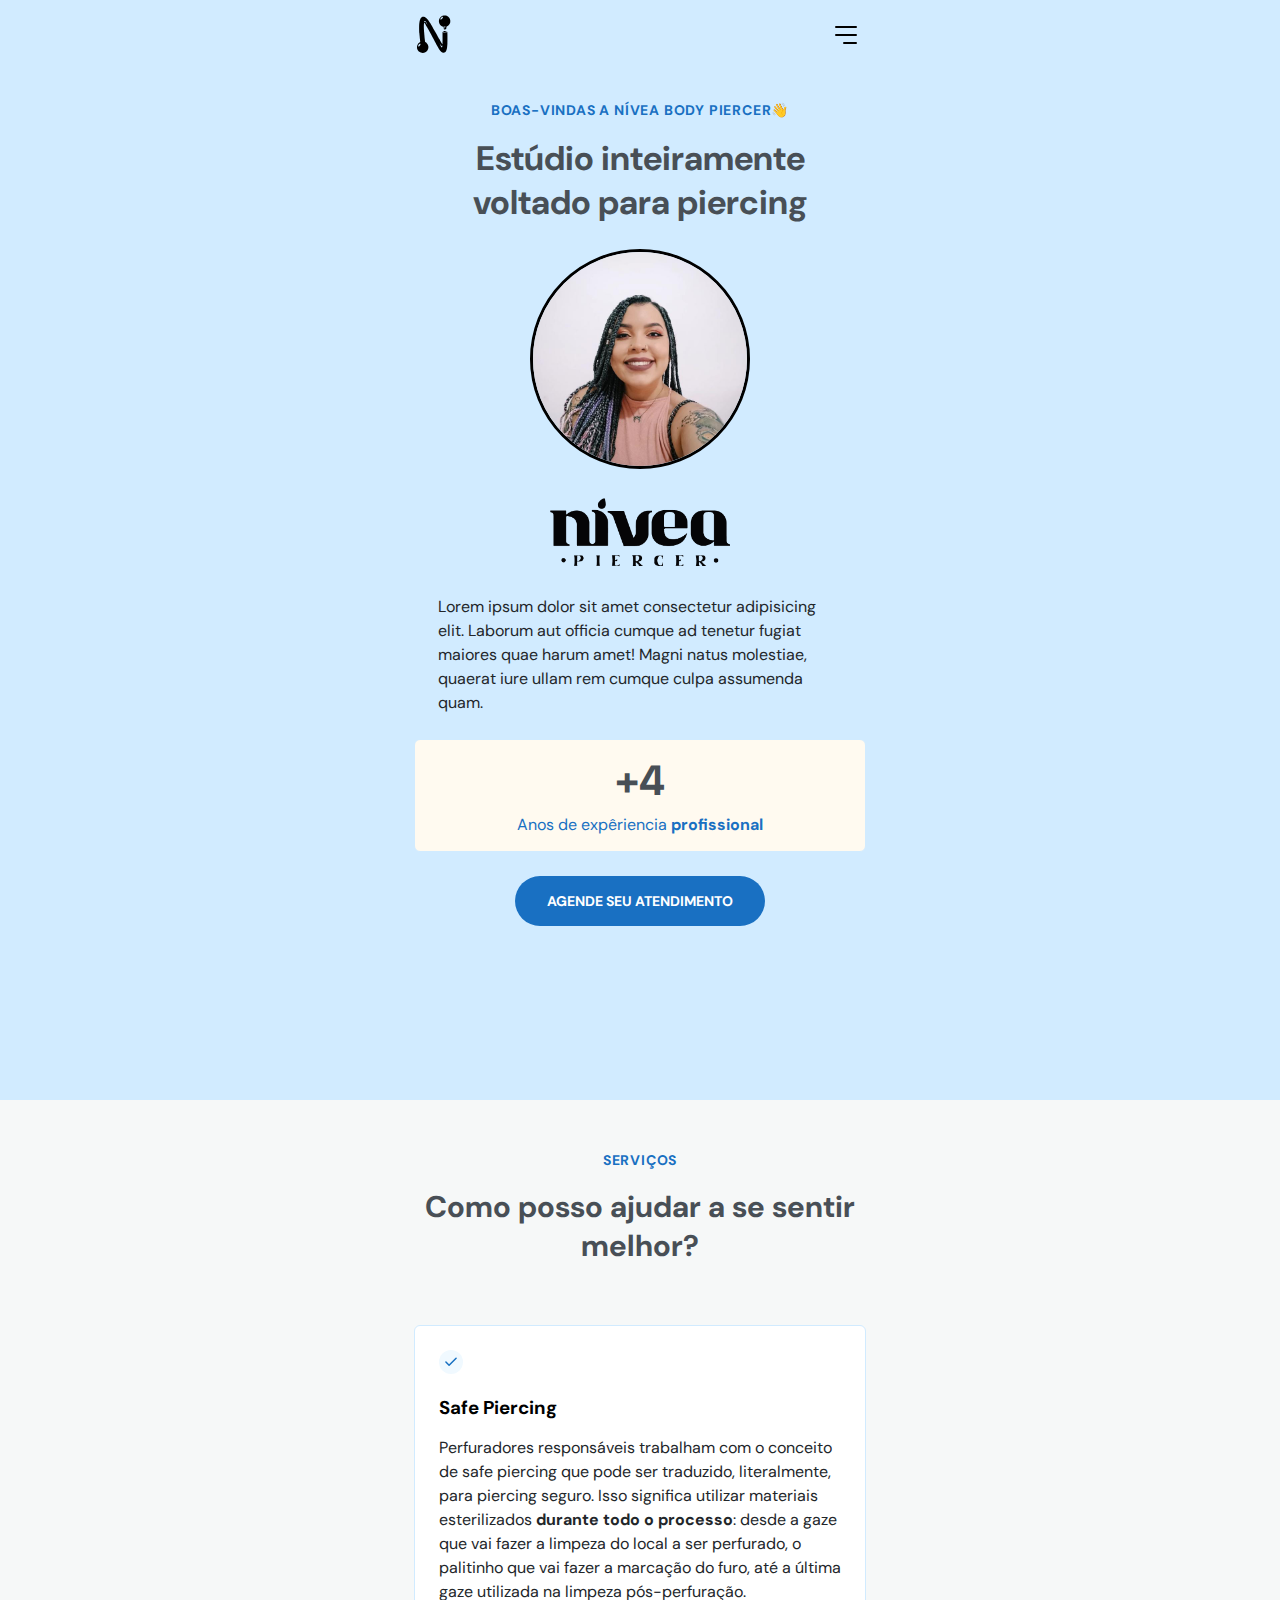
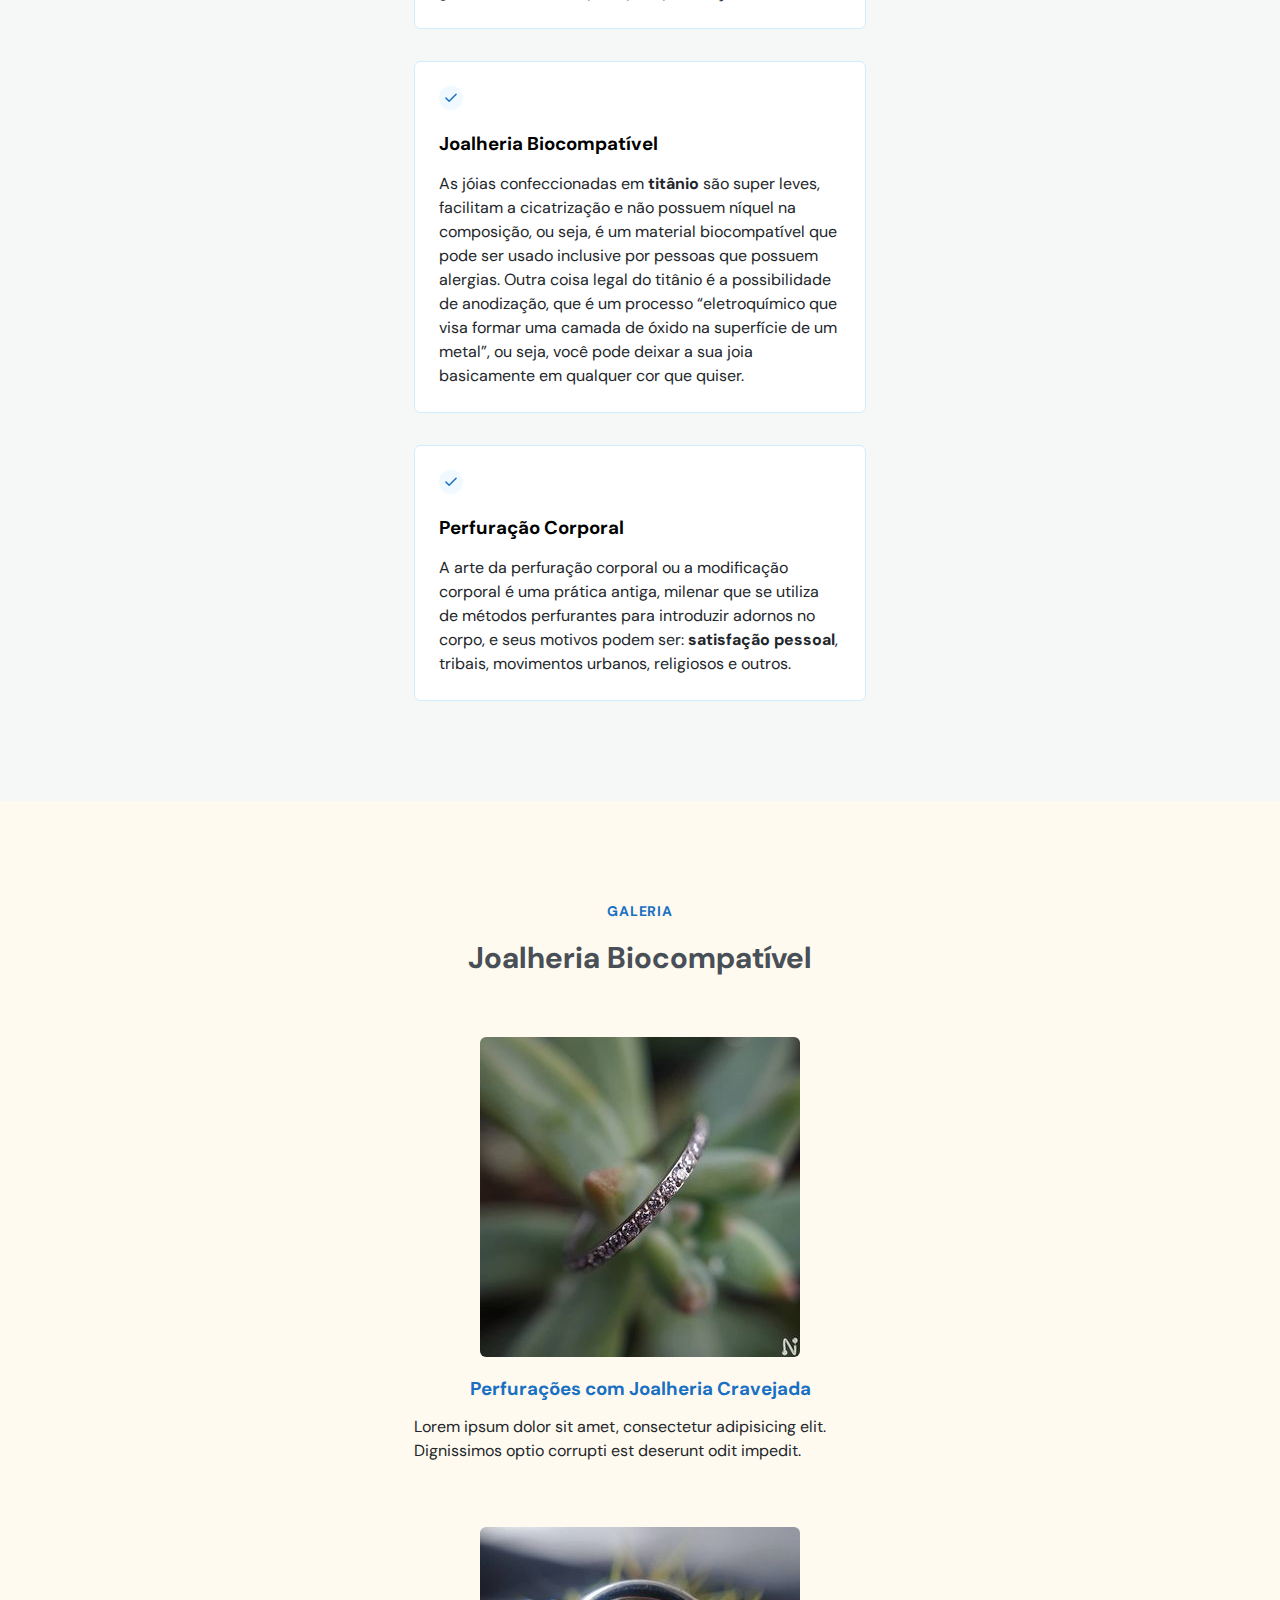
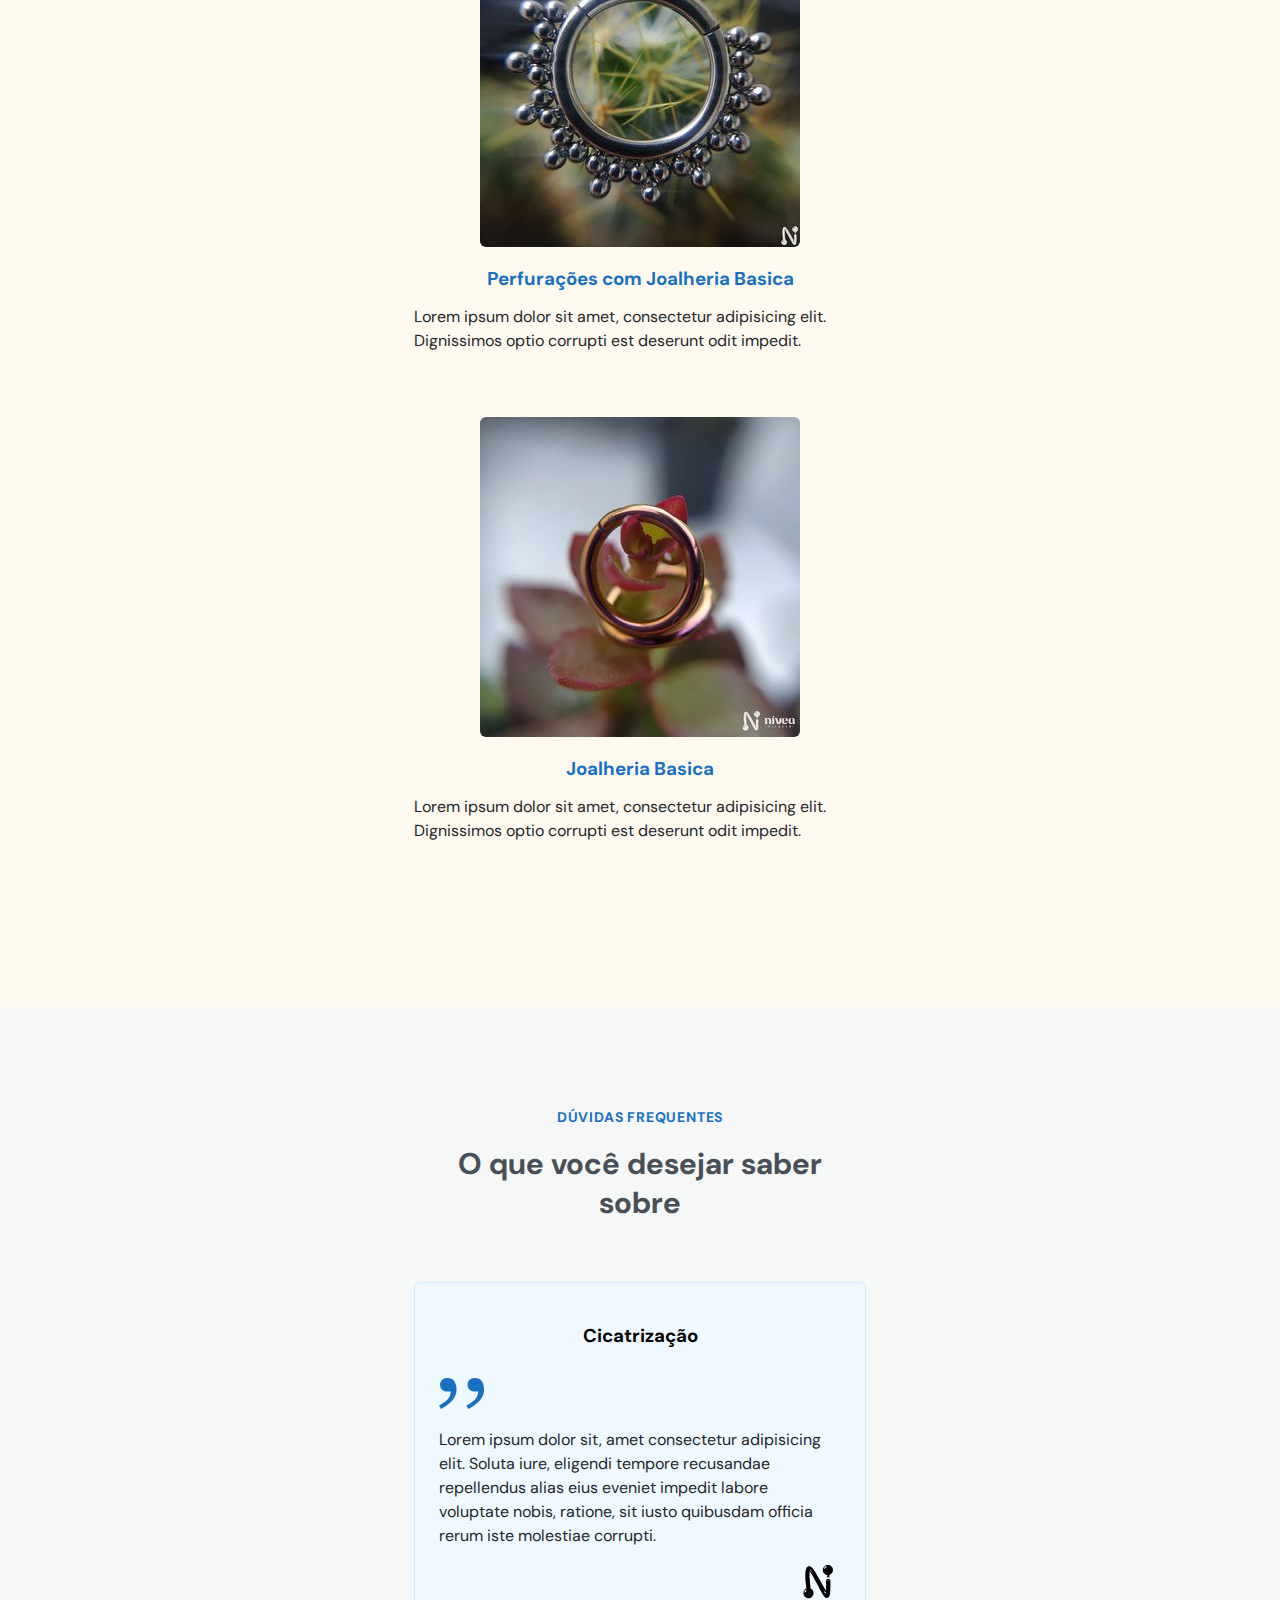
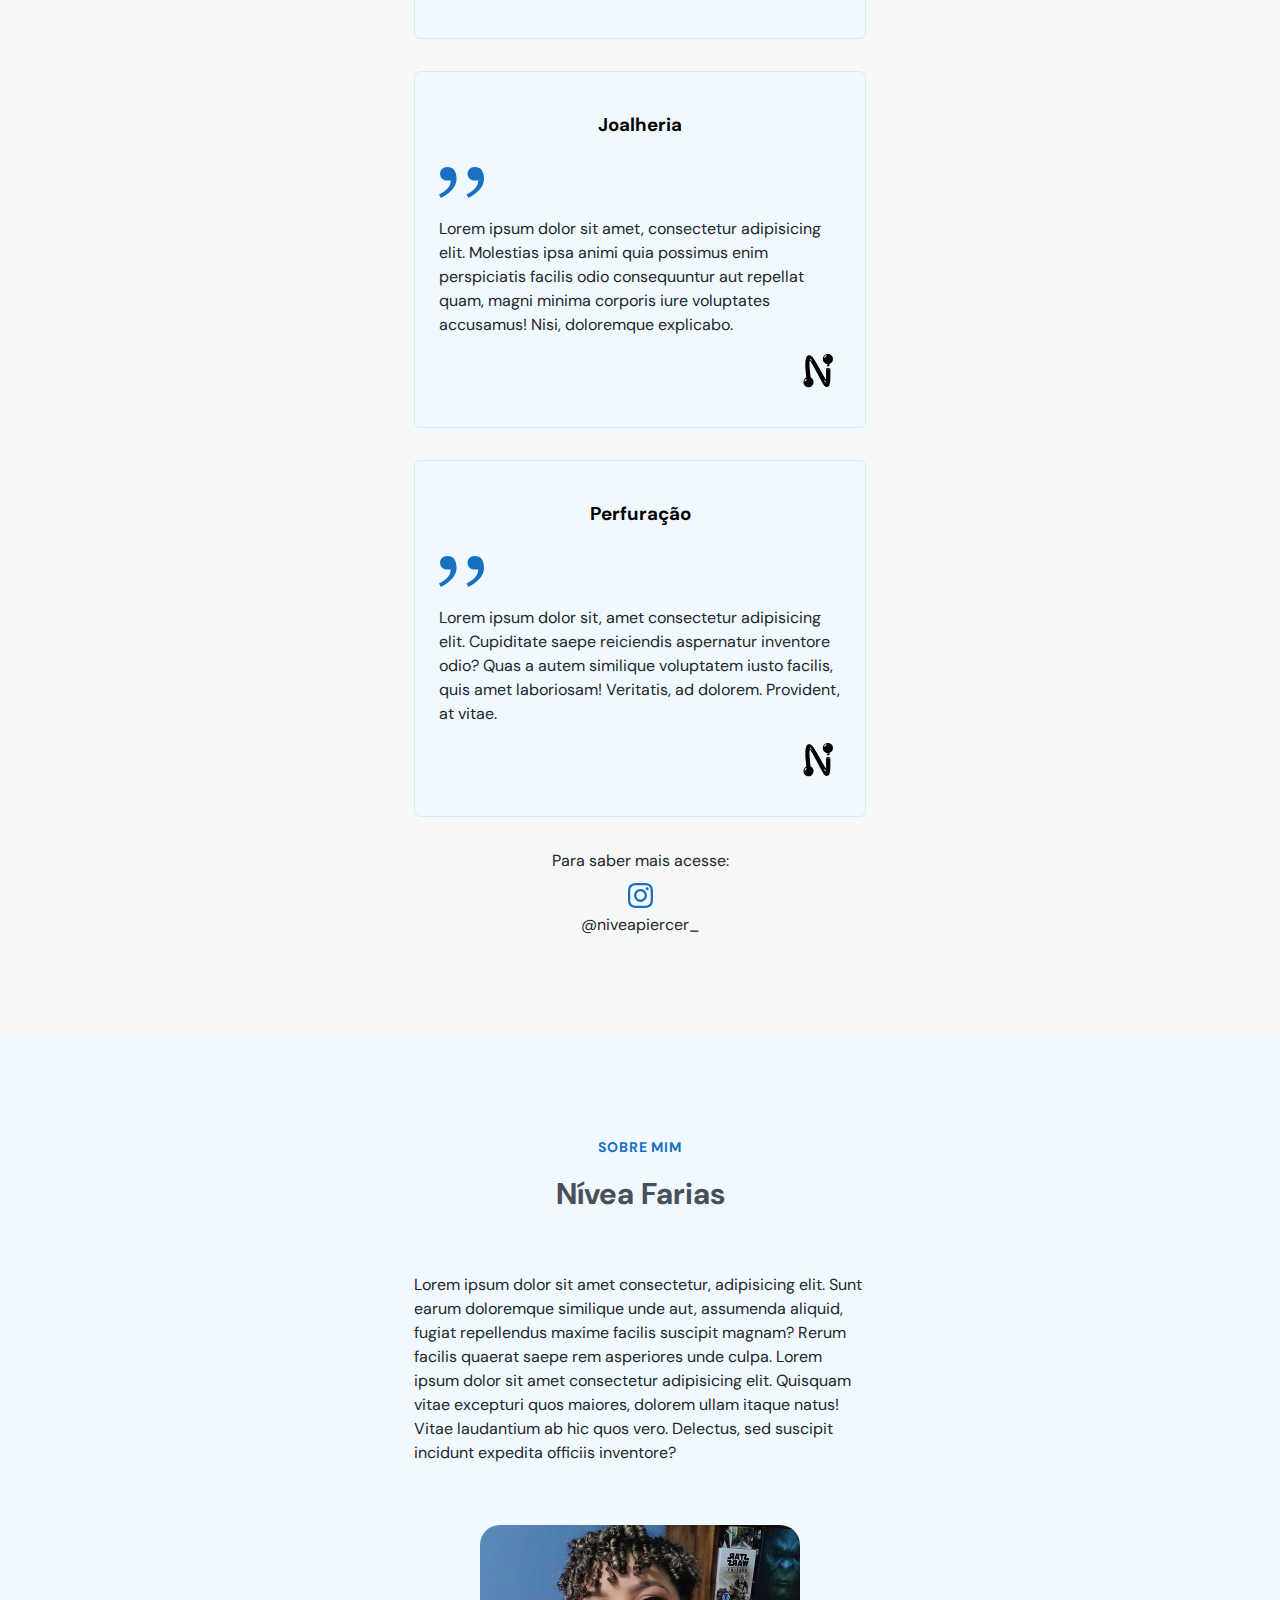
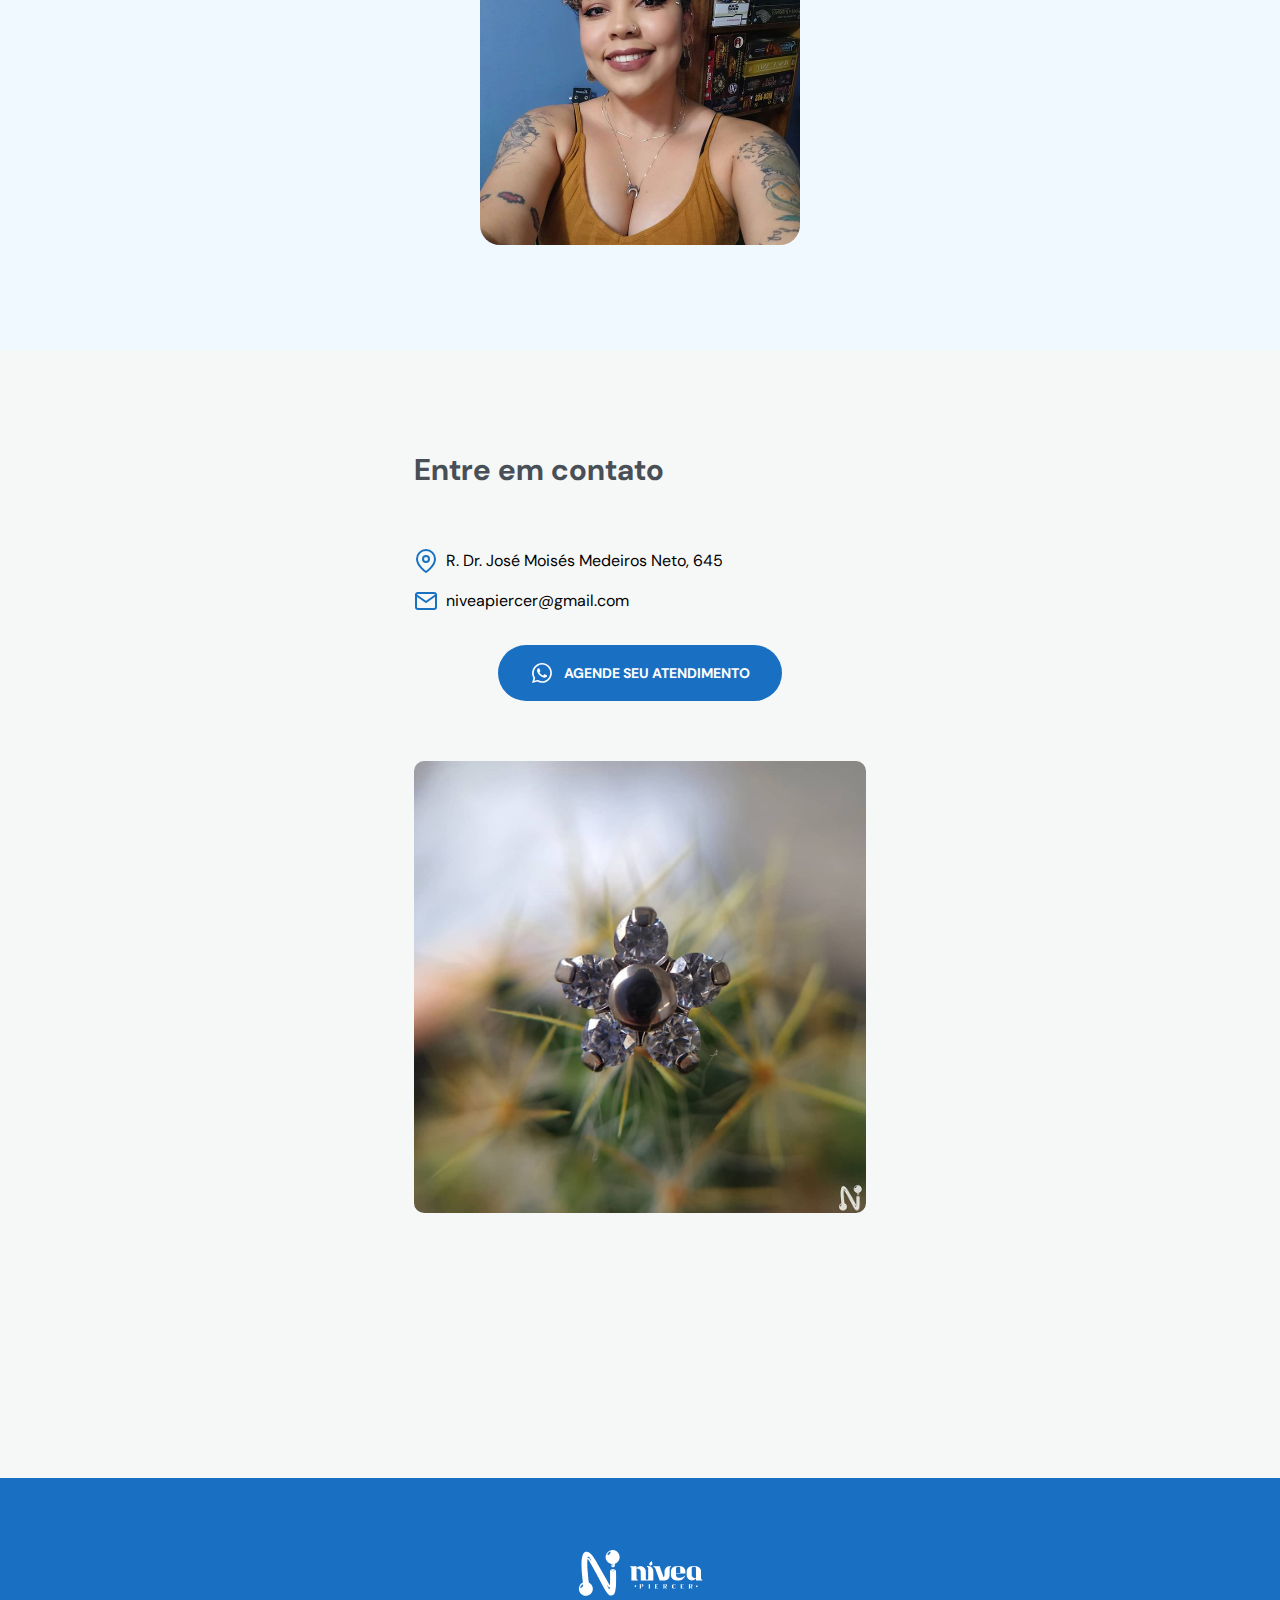
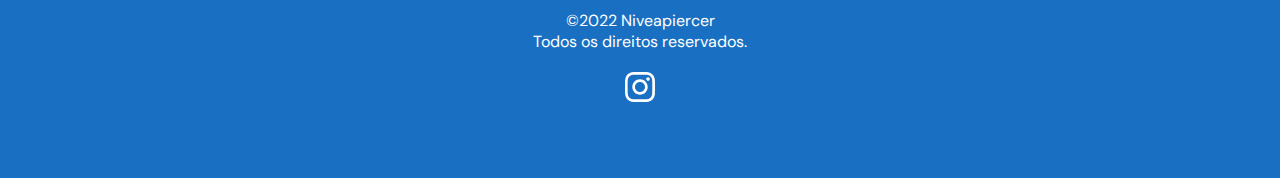
==== commit 4992ecfa: "ajuste background section home" ====
--- a/index.html
+++ b/index.html
@@ -578,7 +578,7 @@
                     <svg width="24" height="24" viewBox="0 0 24 24" fill="none" xmlns="http://www.w3.org/2000/svg">
                         <path d="M16.6 14.0001C16.4 13.9001 15.1 13.3001 14.9 13.2001C14.7 13.1001 14.5 13.1001 14.3 13.3001C14.1 13.5001 13.7 14.1001 13.5 14.3001C13.4 14.5001 13.2 14.5001 13 14.4001C12.3 14.1001 11.6 13.7001 11 13.2001C10.5 12.7001 10 12.1001 9.6 11.5001C9.5 11.3001 9.6 11.1001 9.7 11.0001C9.8 10.9001 9.9 10.7001 10.1 10.6001C10.2 10.5001 10.3 10.3001 10.3 10.2001C10.4 10.1001 10.4 9.9001 10.3 9.8001C10.2 9.7001 9.7 8.5001 9.5 8.0001C9.4 7.3001 9.2 7.3001 9 7.3001C8.9 7.3001 8.7 7.3001 8.5 7.3001C8.3 7.3001 8 7.5001 7.9 7.6001C7.3 8.2001 7 8.9001 7 9.7001C7.1 10.6001 7.4 11.5001 8 12.3001C9.1 13.9001 10.5 15.2001 12.2 16.0001C12.7 16.2001 13.1 16.4001 13.6 16.5001C14.1 16.7001 14.6 16.7001 15.2 16.6001C15.9 16.5001 16.5 16.0001 16.9 15.4001C17.1 15.0001 17.1 14.6001 17 14.2001C17 14.2001 16.8 14.1001 16.6 14.0001ZM19.1 4.9001C15.2 1.0001 8.9 1.0001 5 4.9001C1.8 8.1001 1.2 13.0001 3.4 16.9001L2 22.0001L7.3 20.6001C8.8 21.4001 10.4 21.8001 12 21.8001C17.5 21.8001 21.9 17.4001 21.9 11.9001C22 9.3001 20.9 6.8001 19.1 4.9001ZM16.4 18.9001C15.1 19.7001 13.6 20.2001 12 20.2001C10.5 20.2001 9.1 19.8001 7.8 19.1001L7.5 18.9001L4.4 19.7001L5.2 16.7001L5 16.4001C2.6 12.4001 3.8 7.4001 7.7 4.9001C11.6 2.4001 16.6 3.7001 19 7.5001C21.4 11.4001 20.3 16.5001 16.4 18.9001Z" fill="white"/>
                     </svg>
-                    Agende sua consulta
+                    Agende seu atendimento
                 </a>
                 
 
--- a/css/style.css
+++ b/css/style.css
@@ -302,7 +302,8 @@
 #home::before{
     content: "";
     width: 100%;
-    height: calc(92% + var(--nav-height));
+
+    height: min(1100px);
 
     background-color: var(--brand-light);
     display: block;
